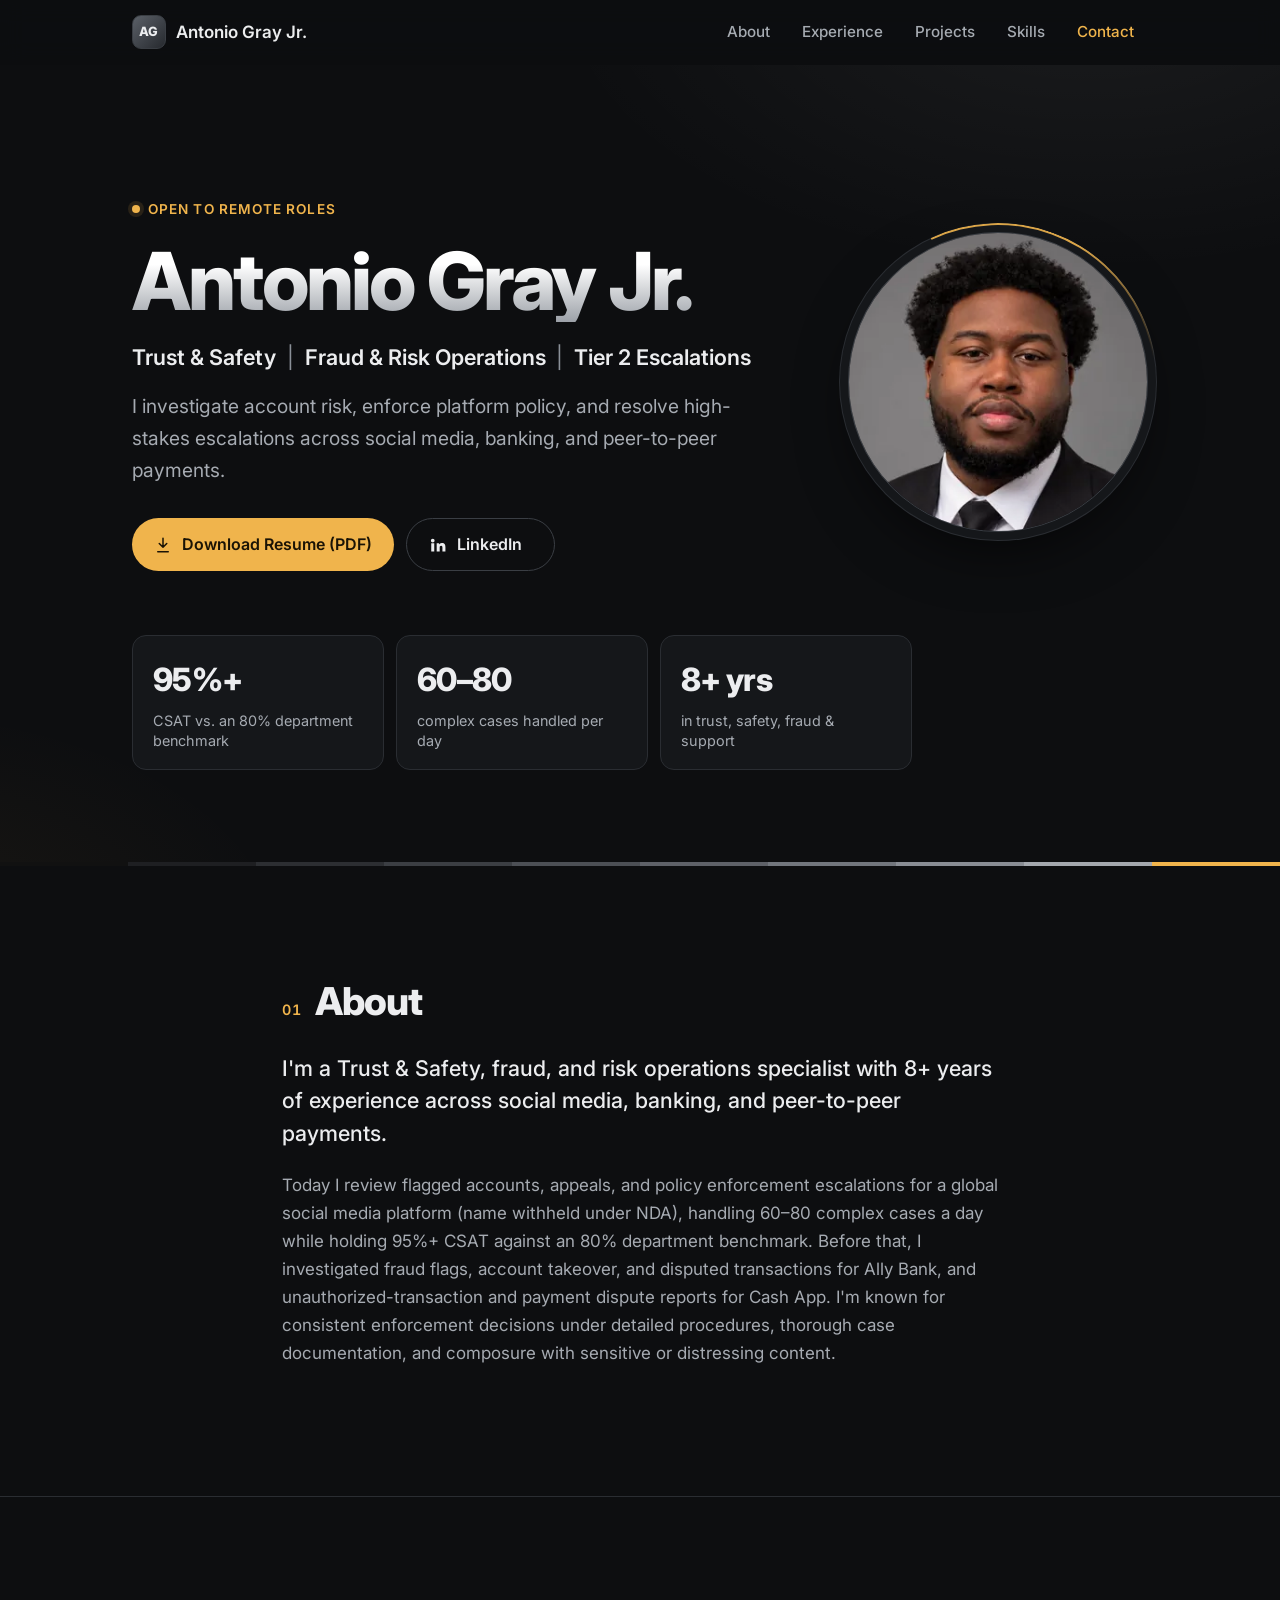
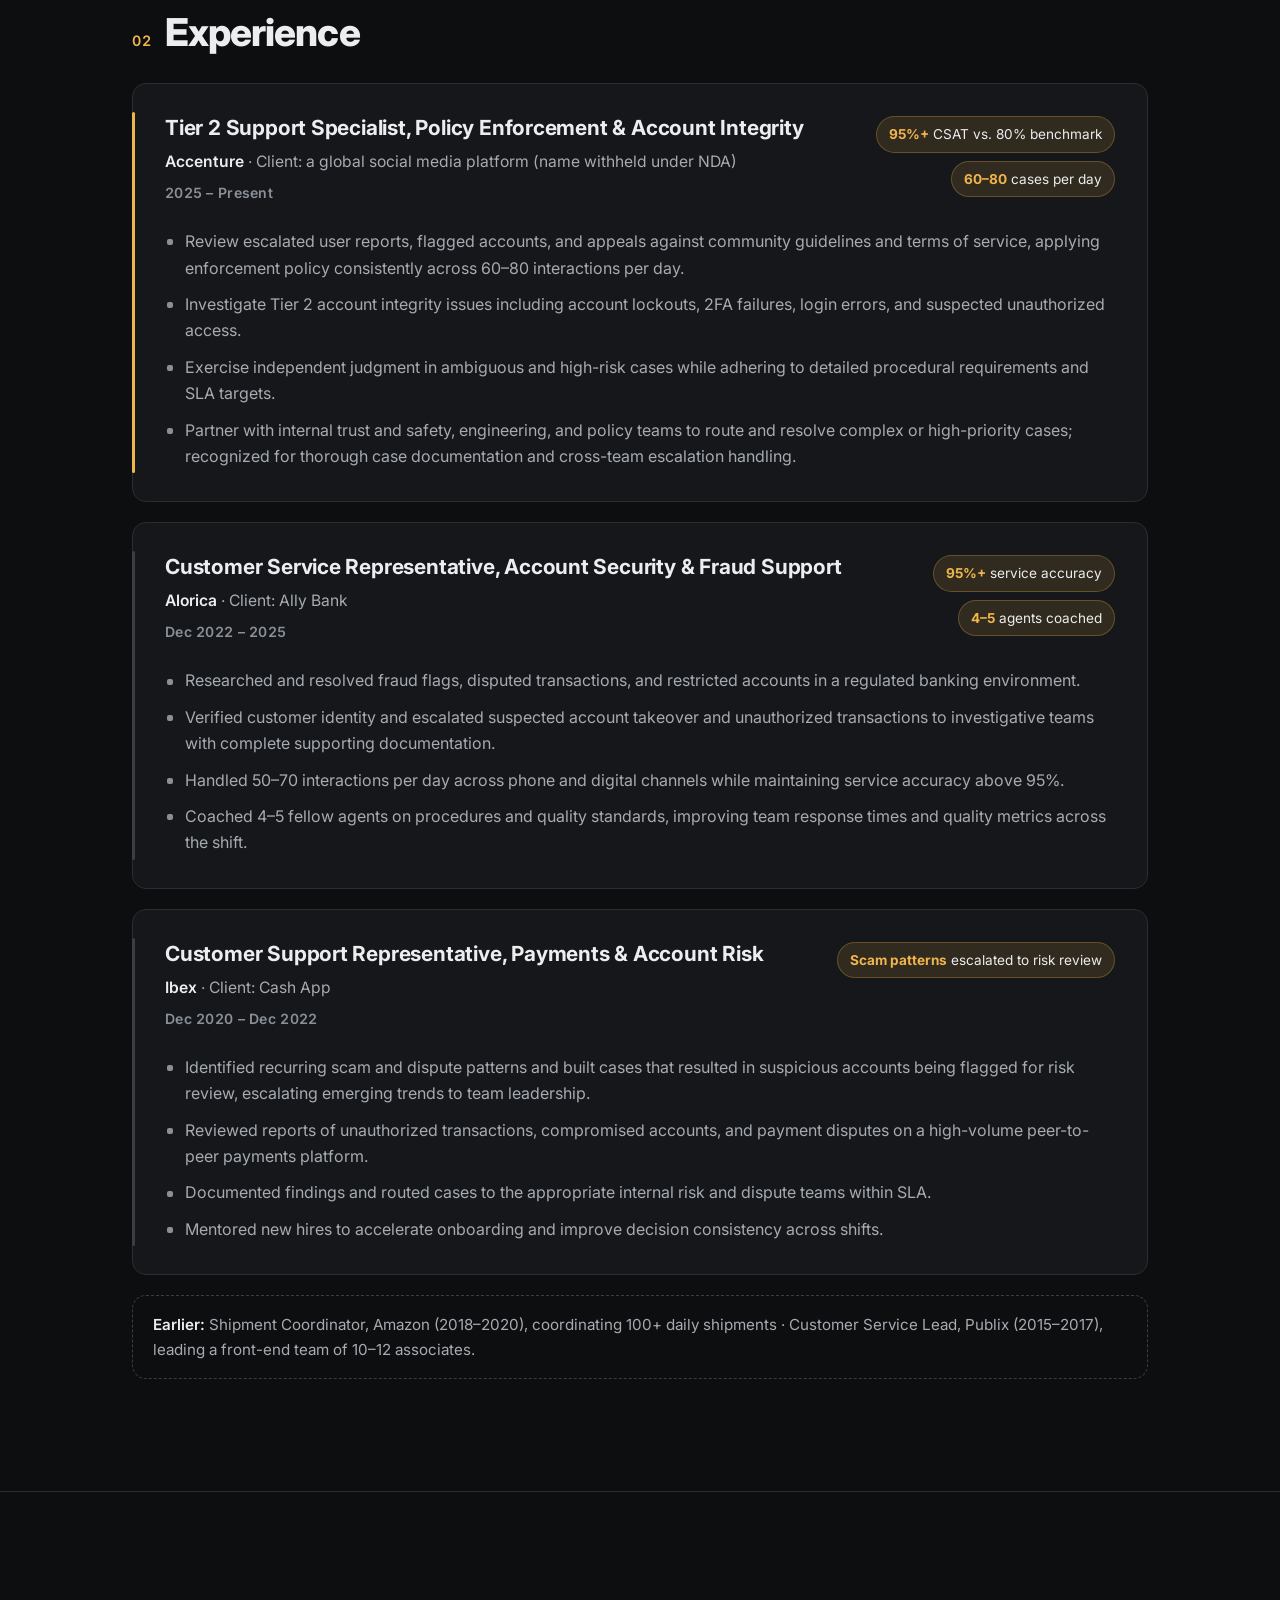
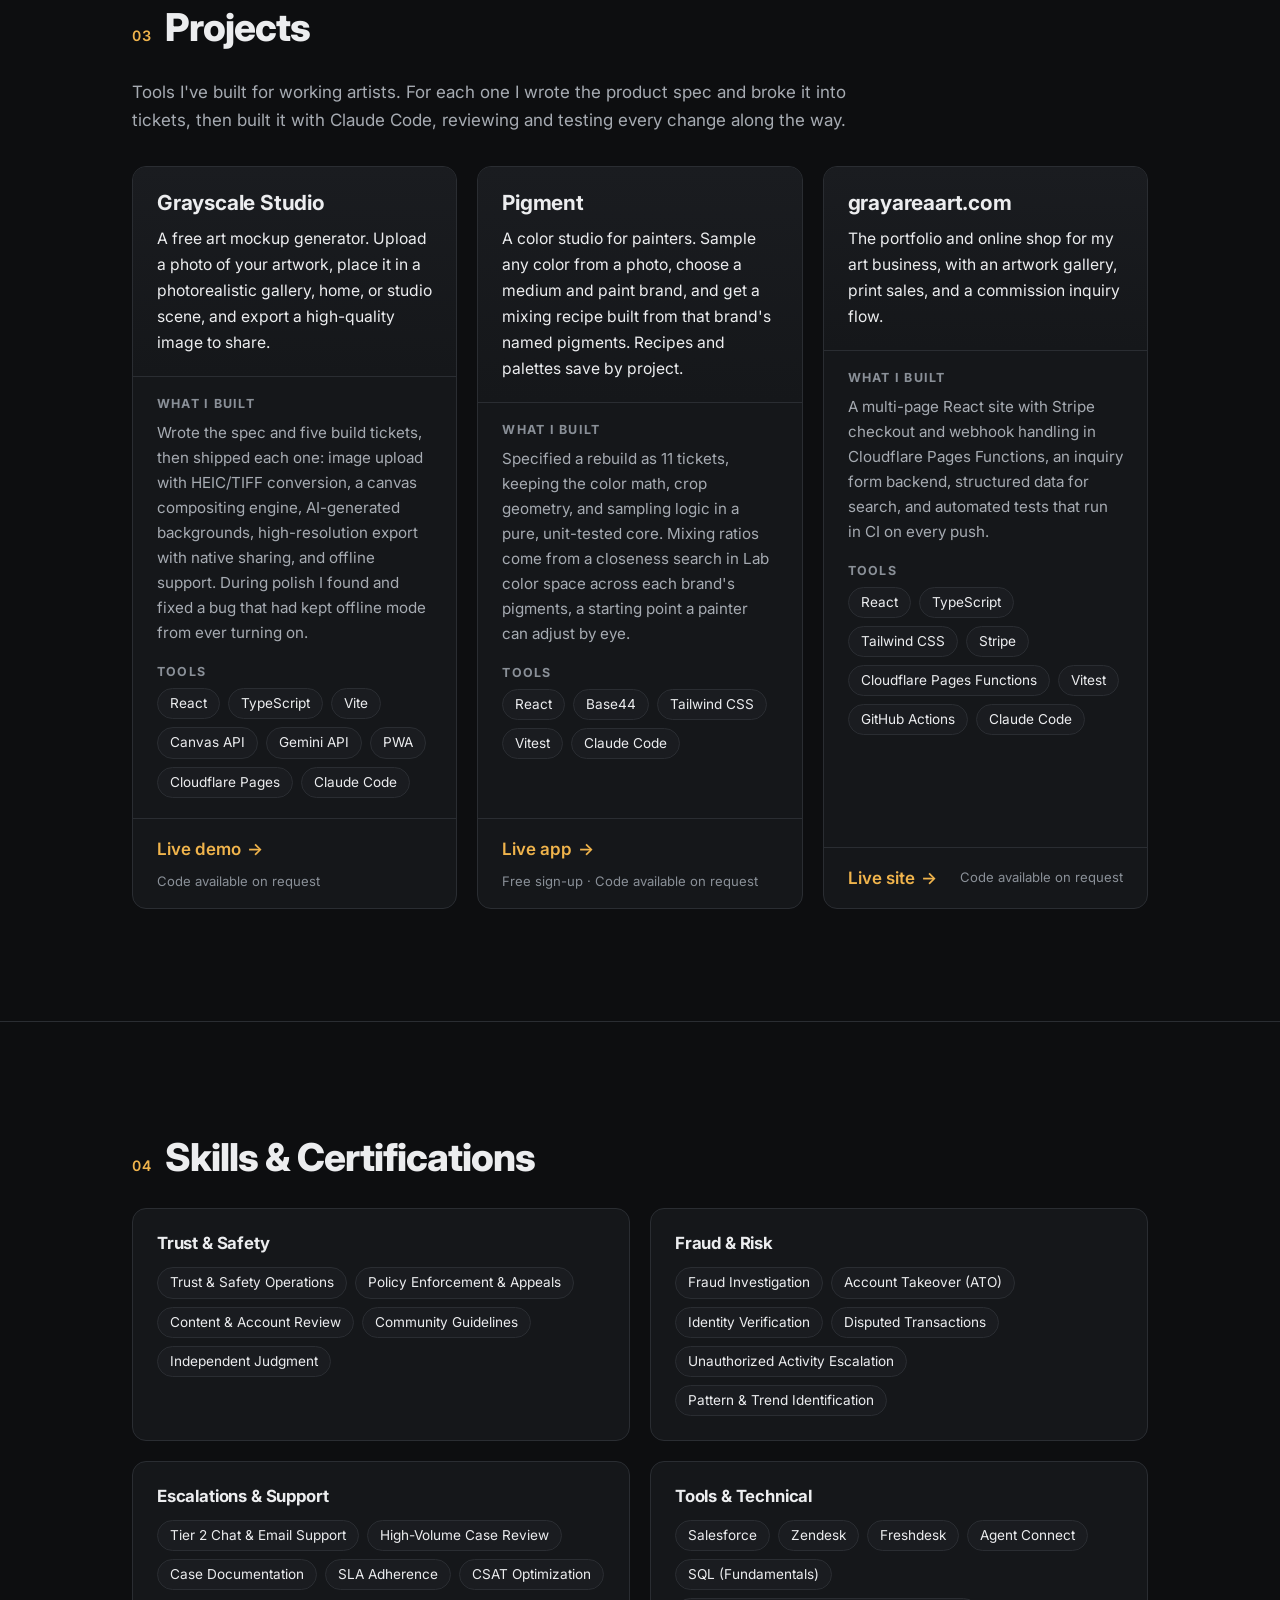
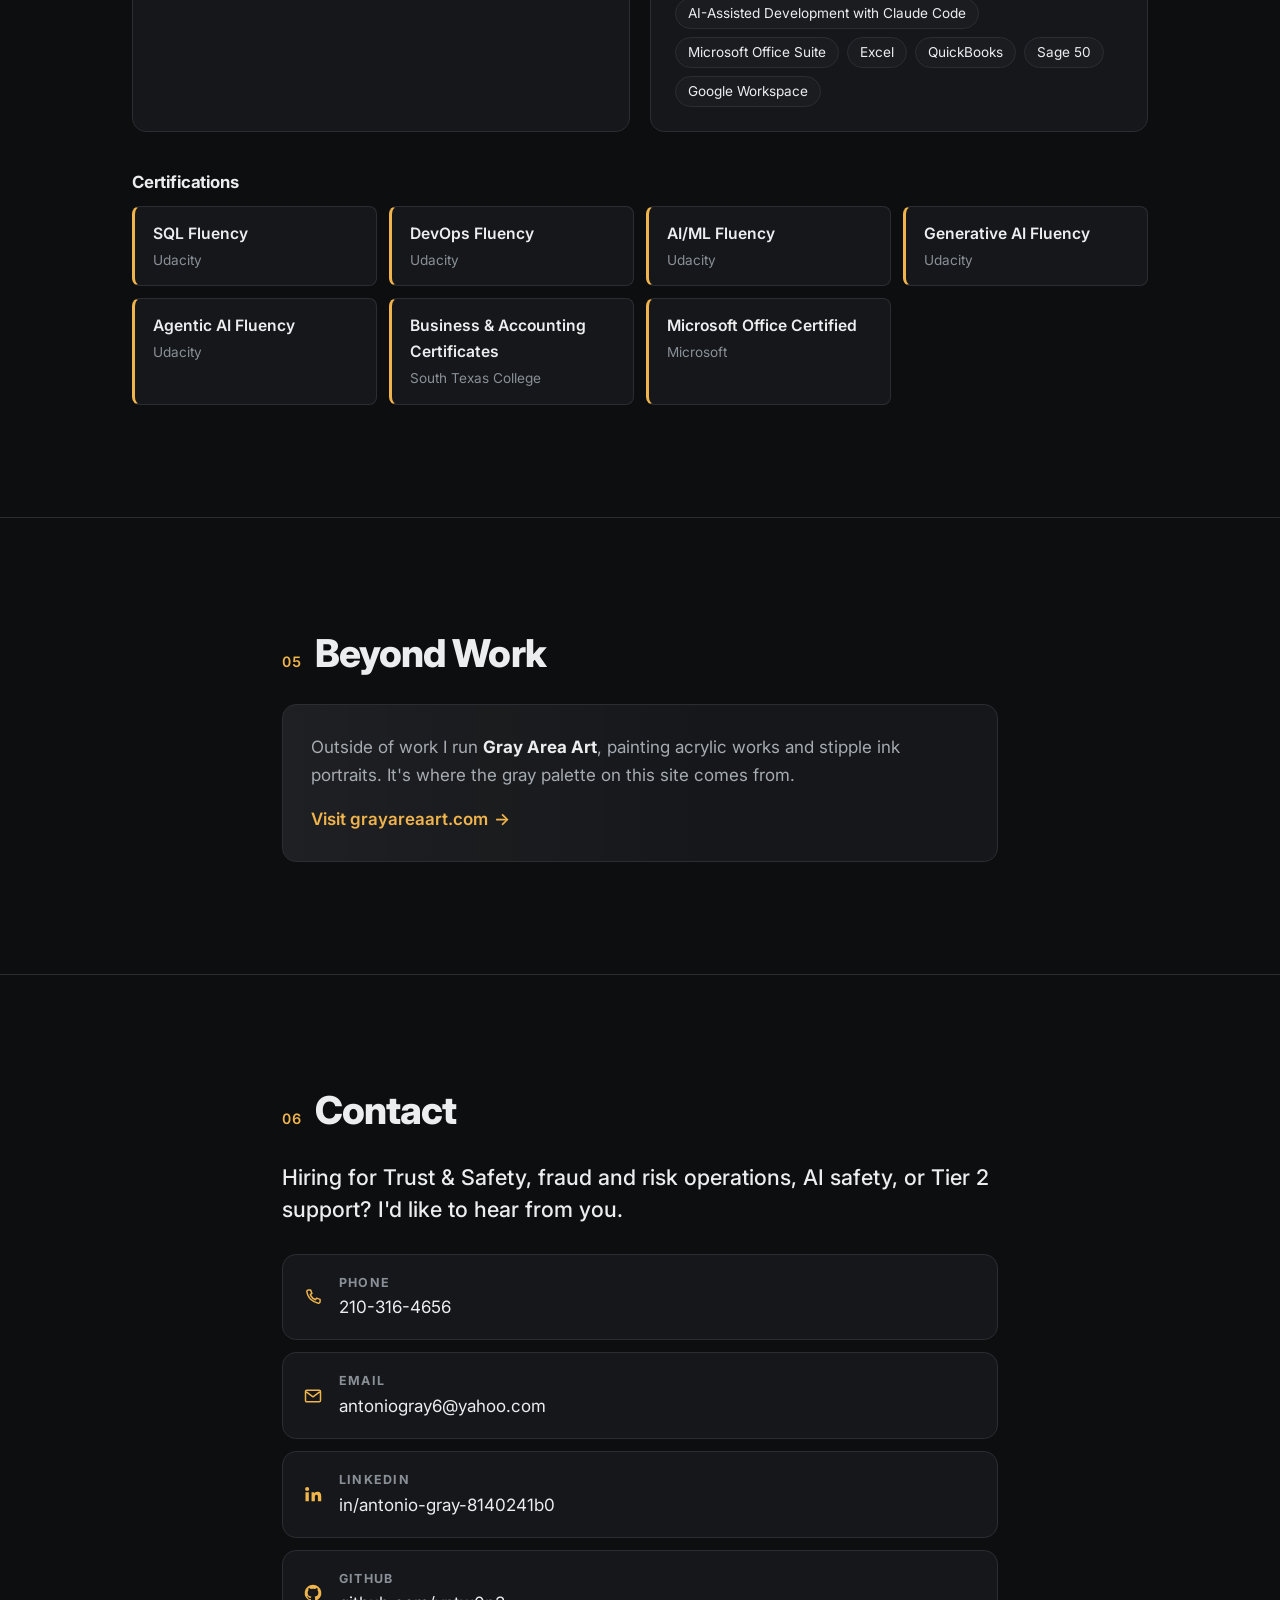
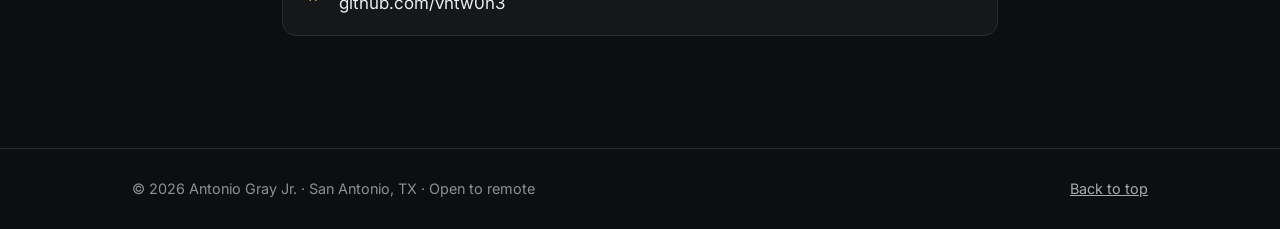
==== index.html @ 68725ad5 "Add Excel, QuickBooks, Sage 50 and Access to skills and resume Co-Authored-By: Claude Opus 5.5 <nore" ====
<!doctype html>
<html lang="en">
<head>
  <meta charset="utf-8">
  <meta name="viewport" content="width=device-width, initial-scale=1">
  <title>Antonio Gray Jr. | Trust & Safety, Fraud & Risk Operations</title>
  <meta name="description" content="Antonio Gray Jr. is a Trust & Safety, fraud, and risk operations specialist with 8+ years of experience in policy enforcement, fraud investigation, and Tier 2 escalations. Open to remote roles.">
  <meta name="theme-color" content="#0d0e10">
  <meta name="color-scheme" content="dark">
  <!-- Site is already dark; tells the Dark Reader extension not to re-theme it -->
  <meta name="darkreader-lock">
  <meta property="og:type" content="website">
  <meta property="og:title" content="Antonio Gray Jr. | Trust & Safety, Fraud & Risk Operations">
  <meta property="og:description" content="8+ years in policy enforcement, fraud investigation, and Tier 2 escalations across social media, banking, and peer-to-peer payments.">
  <meta property="og:url" content="https://vntw0n3.github.io/antoniograyportfolio/">
  <meta property="og:image" content="https://vntw0n3.github.io/antoniograyportfolio/img/og-image.jpg">
  <meta property="og:image:width" content="1200">
  <meta property="og:image:height" content="630">
  <meta property="og:image:alt" content="Antonio Gray Jr., professional headshot, with the headline Trust &amp; Safety, Fraud &amp; Risk Operations, Tier 2 Escalations">
  <meta name="twitter:card" content="summary_large_image">
  <meta name="twitter:image" content="https://vntw0n3.github.io/antoniograyportfolio/img/og-image.jpg">
  <link rel="preload" as="image" type="image/webp" imagesrcset="img/headshot-320.webp 320w, img/headshot-640.webp 640w" imagesizes="(max-width: 760px) 132px, 300px">
  <link rel="icon" href="favicon.svg" type="image/svg+xml">
  <link rel="preconnect" href="https://fonts.googleapis.com">
  <link rel="preconnect" href="https://fonts.gstatic.com" crossorigin>
  <link href="https://fonts.googleapis.com/css2?family=Inter:wght@400;500;600;700;800&display=swap" rel="stylesheet">
  <link rel="stylesheet" href="styles.css">
  <script src="script.js" defer></script>
</head>
<body>
  <a class="skip-link" href="#main">Skip to content</a>

  <header class="site-header">
    <nav class="nav container" aria-label="Primary">
      <a class="brand" href="#top" aria-label="Antonio Gray Jr., back to top">
        <span class="brand-mark" aria-hidden="true">AG</span>
        <span class="brand-name">Antonio Gray Jr.</span>
      </a>
      <button class="nav-toggle" type="button" aria-expanded="false" aria-controls="nav-menu">
        <span class="sr-only">Menu</span>
        <span class="nav-toggle-bar" aria-hidden="true"></span>
      </button>
      <ul class="nav-menu" id="nav-menu">
        <li><a href="#about">About</a></li>
        <li><a href="#experience">Experience</a></li>
        <li><a href="#projects">Projects</a></li>
        <li><a href="#skills">Skills</a></li>
        <li><a href="#contact">Contact</a></li>
      </ul>
    </nav>
  </header>

  <main id="main">
    <!-- Hero -->
    <section class="hero" id="top" aria-labelledby="hero-title">
      <div class="container">
        <div class="hero-grid">
        <div class="hero-photo">
          <picture>
            <source type="image/webp" srcset="img/headshot-320.webp 320w, img/headshot-640.webp 640w" sizes="(max-width: 760px) 132px, 300px">
            <img src="img/headshot-640.jpg" srcset="img/headshot-320.jpg 320w, img/headshot-640.jpg 640w" sizes="(max-width: 760px) 132px, 300px" width="640" height="640" alt="Antonio Gray Jr., professional headshot" fetchpriority="high" decoding="async">
          </picture>
        </div>
        <div class="hero-text">
        <p class="eyebrow">Open to remote roles</p>
        <h1 id="hero-title">Antonio Gray Jr.</h1>
        <p class="headline"><span class="hl">Trust &amp; Safety</span><span class="sep" aria-hidden="true">|</span><span class="hl">Fraud &amp; Risk Operations</span><span class="sep" aria-hidden="true">|</span><span class="hl">Tier 2 Escalations</span></p>
        <p class="pitch">I investigate account risk, enforce platform policy, and resolve high-stakes escalations across social media, banking, and peer-to-peer payments.</p>
        <div class="hero-actions">
          <a class="btn btn-primary" href="resume/Antonio_Gray_Jr_Resume.pdf" download>
            <svg aria-hidden="true" viewBox="0 0 24 24" width="18" height="18"><path d="M12 3v12m0 0-5-5m5 5 5-5M5 21h14" fill="none" stroke="currentColor" stroke-width="2" stroke-linecap="round" stroke-linejoin="round"/></svg>
            Download Resume (PDF)
          </a>
          <a class="btn btn-ghost" href="https://www.linkedin.com/in/antonio-gray-8140241b0" target="_blank" rel="noopener">
            <svg aria-hidden="true" viewBox="0 0 24 24" width="18" height="18"><path fill="currentColor" d="M4.98 3.5a2.5 2.5 0 1 1 0 5 2.5 2.5 0 0 1 0-5ZM3 9.75h4v11H3v-11Zm6.5 0h3.8v1.5h.05c.53-.95 1.83-1.95 3.77-1.95 4.03 0 4.78 2.5 4.78 5.75v5.7h-4v-5.05c0-1.2-.02-2.75-1.7-2.75-1.7 0-1.95 1.3-1.95 2.66v5.14h-4v-11Z"/></svg>
            LinkedIn<span class="sr-only"> (opens in a new tab)</span>
          </a>
        </div>
        </div>
        </div>
        <ul class="stats" aria-label="Highlights">
          <li><strong>95%+</strong><span>CSAT vs. an 80% department benchmark</span></li>
          <li><strong>60–80</strong><span>complex cases handled per day</span></li>
          <li><strong>8+ yrs</strong><span>in trust, safety, fraud &amp; support</span></li>
        </ul>
      </div>
      <div class="grayscale-bar" aria-hidden="true"></div>
    </section>

    <!-- About -->
    <section class="section" id="about" aria-labelledby="about-title">
      <div class="container narrow">
        <h2 class="section-title" id="about-title"><span class="num" aria-hidden="true">01</span>About</h2>
        <p class="lead">I'm a Trust &amp; Safety, fraud, and risk operations specialist with 8+ years of experience across social media, banking, and peer-to-peer payments.</p>
        <p>Today I review flagged accounts, appeals, and policy enforcement escalations for a global social media platform (name withheld under NDA), handling 60–80 complex cases a day while holding 95%+ CSAT against an 80% department benchmark. Before that, I investigated fraud flags, account takeover, and disputed transactions for Ally Bank, and unauthorized-transaction and payment dispute reports for Cash App. I'm known for consistent enforcement decisions under detailed procedures, thorough case documentation, and composure with sensitive or distressing content.</p>
      </div>
    </section>

    <!-- Experience -->
    <section class="section" id="experience" aria-labelledby="experience-title">
      <div class="container">
        <h2 class="section-title" id="experience-title"><span class="num" aria-hidden="true">02</span>Experience</h2>
        <ol class="timeline">
          <li class="job">
            <div class="job-head">
              <h3>Tier 2 Support Specialist, Policy Enforcement &amp; Account Integrity</h3>
              <p class="job-meta"><span class="org">Accenture</span> · Client: a global social media platform (name withheld under NDA)</p>
              <p class="job-dates">2025 – Present</p>
            </div>
            <ul class="job-highlights" aria-label="Key results">
              <li><strong>95%+</strong> CSAT vs. 80% benchmark</li>
              <li><strong>60–80</strong> cases per day</li>
            </ul>
            <ul class="job-points">
              <li>Review escalated user reports, flagged accounts, and appeals against community guidelines and terms of service, applying enforcement policy consistently across 60–80 interactions per day.</li>
              <li>Investigate Tier 2 account integrity issues including account lockouts, 2FA failures, login errors, and suspected unauthorized access.</li>
              <li>Exercise independent judgment in ambiguous and high-risk cases while adhering to detailed procedural requirements and SLA targets.</li>
              <li>Partner with internal trust and safety, engineering, and policy teams to route and resolve complex or high-priority cases; recognized for thorough case documentation and cross-team escalation handling.</li>
            </ul>
          </li>
          <li class="job">
            <div class="job-head">
              <h3>Customer Service Representative, Account Security &amp; Fraud Support</h3>
              <p class="job-meta"><span class="org">Alorica</span> · Client: Ally Bank</p>
              <p class="job-dates">Dec 2022 – 2025</p>
            </div>
            <ul class="job-highlights" aria-label="Key results">
              <li><strong>95%+</strong> service accuracy</li>
              <li><strong>4–5</strong> agents coached</li>
            </ul>
            <ul class="job-points">
              <li>Researched and resolved fraud flags, disputed transactions, and restricted accounts in a regulated banking environment.</li>
              <li>Verified customer identity and escalated suspected account takeover and unauthorized transactions to investigative teams with complete supporting documentation.</li>
              <li>Handled 50–70 interactions per day across phone and digital channels while maintaining service accuracy above 95%.</li>
              <li>Coached 4–5 fellow agents on procedures and quality standards, improving team response times and quality metrics across the shift.</li>
            </ul>
          </li>
          <li class="job">
            <div class="job-head">
              <h3>Customer Support Representative, Payments &amp; Account Risk</h3>
              <p class="job-meta"><span class="org">Ibex</span> · Client: Cash App</p>
              <p class="job-dates">Dec 2020 – Dec 2022</p>
            </div>
            <ul class="job-highlights" aria-label="Key results">
              <li><strong>Scam patterns</strong> escalated to risk review</li>
            </ul>
            <ul class="job-points">
              <li>Identified recurring scam and dispute patterns and built cases that resulted in suspicious accounts being flagged for risk review, escalating emerging trends to team leadership.</li>
              <li>Reviewed reports of unauthorized transactions, compromised accounts, and payment disputes on a high-volume peer-to-peer payments platform.</li>
              <li>Documented findings and routed cases to the appropriate internal risk and dispute teams within SLA.</li>
              <li>Mentored new hires to accelerate onboarding and improve decision consistency across shifts.</li>
            </ul>
          </li>
        </ol>
        <p class="earlier"><span>Earlier:</span> Shipment Coordinator, Amazon (2018–2020), coordinating 100+ daily shipments · Customer Service Lead, Publix (2015–2017), leading a front-end team of 10–12 associates.</p>
      </div>
    </section>

    <!-- Projects -->
    <section class="section" id="projects" aria-labelledby="projects-title">
      <div class="container">
        <h2 class="section-title" id="projects-title"><span class="num" aria-hidden="true">03</span>Projects</h2>
        <p class="section-intro">Tools I've built for working artists. For each one I wrote the product spec and broke it into tickets, then built it with Claude Code, reviewing and testing every change along the way.</p>
        <div class="projects">
          <article class="project">
            <div class="project-top">
              <h3>Grayscale Studio</h3>
              <p class="project-what">A free art mockup generator. Upload a photo of your artwork, place it in a photorealistic gallery, home, or studio scene, and export a high-quality image to share.</p>
            </div>
            <div class="project-body">
              <h4>What I built</h4>
              <p>Wrote the spec and five build tickets, then shipped each one: image upload with HEIC/TIFF conversion, a canvas compositing engine, AI-generated backgrounds, high-resolution export with native sharing, and offline support. During polish I found and fixed a bug that had kept offline mode from ever turning on.</p>
              <h4>Tools</h4>
              <ul class="tags" aria-label="Tools">
                <li>React</li><li>TypeScript</li><li>Vite</li><li>Canvas API</li><li>Gemini API</li><li>PWA</li><li>Cloudflare Pages</li><li>Claude Code</li>
              </ul>
            </div>
            <div class="project-links">
              <a class="link-arrow" href="https://grayscale-studio.pages.dev" target="_blank" rel="noopener">Live demo<span class="sr-only"> of Grayscale Studio (opens in a new tab)</span></a>
              <span class="private-note">Code available on request</span>
            </div>
          </article>

          <article class="project">
            <div class="project-top">
              <h3>Pigment</h3>
              <p class="project-what">A color studio for painters. Sample any color from a photo, choose a medium and paint brand, and get a mixing recipe built from that brand's named pigments. Recipes and palettes save by project.</p>
            </div>
            <div class="project-body">
              <h4>What I built</h4>
              <p>Specified a rebuild as 11 tickets, keeping the color math, crop geometry, and sampling logic in a pure, unit-tested core. Mixing ratios come from a closeness search in Lab color space across each brand's pigments, a starting point a painter can adjust by eye.</p>
              <h4>Tools</h4>
              <ul class="tags" aria-label="Tools">
                <li>React</li><li>Base44</li><li>Tailwind CSS</li><li>Vitest</li><li>Claude Code</li>
              </ul>
            </div>
            <div class="project-links">
              <a class="link-arrow" href="https://pigment-pilot-mix.base44.app" target="_blank" rel="noopener">Live app<span class="sr-only"> for Pigment (opens in a new tab)</span></a>
              <span class="private-note">Free sign-up · Code available on request</span>
            </div>
          </article>

          <article class="project">
            <div class="project-top">
              <h3>grayareaart.com</h3>
              <p class="project-what">The portfolio and online shop for my art business, with an artwork gallery, print sales, and a commission inquiry flow.</p>
            </div>
            <div class="project-body">
              <h4>What I built</h4>
              <p>A multi-page React site with Stripe checkout and webhook handling in Cloudflare Pages Functions, an inquiry form backend, structured data for search, and automated tests that run in CI on every push.</p>
              <h4>Tools</h4>
              <ul class="tags" aria-label="Tools">
                <li>React</li><li>TypeScript</li><li>Tailwind CSS</li><li>Stripe</li><li>Cloudflare Pages Functions</li><li>Vitest</li><li>GitHub Actions</li><li>Claude Code</li>
              </ul>
            </div>
            <div class="project-links">
              <a class="link-arrow" href="https://grayareaart.com" target="_blank" rel="noopener">Live site<span class="sr-only"> grayareaart.com (opens in a new tab)</span></a>
              <span class="private-note">Code available on request</span>
            </div>
          </article>
        </div>
      </div>
    </section>

    <!-- Skills & Certifications -->
    <section class="section" id="skills" aria-labelledby="skills-title">
      <div class="container">
        <h2 class="section-title" id="skills-title"><span class="num" aria-hidden="true">04</span>Skills &amp; Certifications</h2>
        <div class="skills-grid">
          <div class="skill-group">
            <h3>Trust &amp; Safety</h3>
            <ul class="tags">
              <li>Trust &amp; Safety Operations</li><li>Policy Enforcement &amp; Appeals</li><li>Content &amp; Account Review</li><li>Community Guidelines</li><li>Independent Judgment</li>
            </ul>
          </div>
          <div class="skill-group">
            <h3>Fraud &amp; Risk</h3>
            <ul class="tags">
              <li>Fraud Investigation</li><li>Account Takeover (ATO)</li><li>Identity Verification</li><li>Disputed Transactions</li><li>Unauthorized Activity Escalation</li><li>Pattern &amp; Trend Identification</li>
            </ul>
          </div>
          <div class="skill-group">
            <h3>Escalations &amp; Support</h3>
            <ul class="tags">
              <li>Tier 2 Chat &amp; Email Support</li><li>High-Volume Case Review</li><li>Case Documentation</li><li>SLA Adherence</li><li>CSAT Optimization</li>
            </ul>
          </div>
          <div class="skill-group">
            <h3>Tools &amp; Technical</h3>
            <ul class="tags">
              <li>Salesforce</li><li>Zendesk</li><li>Freshdesk</li><li>Agent Connect</li><li>SQL (Fundamentals)</li><li>AI-Assisted Development with Claude Code</li><li>Microsoft Office Suite</li><li>Excel</li><li>QuickBooks</li><li>Sage 50</li><li>Google Workspace</li>
            </ul>
          </div>
        </div>
        <h3 class="certs-title">Certifications</h3>
        <ul class="certs">
          <li><span class="cert-name">SQL Fluency</span><span class="cert-issuer">Udacity</span></li>
          <li><span class="cert-name">DevOps Fluency</span><span class="cert-issuer">Udacity</span></li>
          <li><span class="cert-name">AI/ML Fluency</span><span class="cert-issuer">Udacity</span></li>
          <li><span class="cert-name">Generative AI Fluency</span><span class="cert-issuer">Udacity</span></li>
          <li><span class="cert-name">Agentic AI Fluency</span><span class="cert-issuer">Udacity</span></li>
          <li><span class="cert-name">Business &amp; Accounting Certificates</span><span class="cert-issuer">South Texas College</span></li>
          <li><span class="cert-name">Microsoft Office Certified</span><span class="cert-issuer">Microsoft</span></li>
        </ul>
      </div>
    </section>

    <!-- Beyond Work -->
    <section class="section" id="beyond" aria-labelledby="beyond-title">
      <div class="container narrow">
        <h2 class="section-title" id="beyond-title"><span class="num" aria-hidden="true">05</span>Beyond Work</h2>
        <div class="beyond">
          <p>Outside of work I run <strong>Gray Area Art</strong>, painting acrylic works and stipple ink portraits. It's where the gray palette on this site comes from.</p>
          <a class="link-arrow" href="https://grayareaart.com" target="_blank" rel="noopener">Visit grayareaart.com<span class="sr-only"> (opens in a new tab)</span></a>
        </div>
      </div>
    </section>

    <!-- Contact -->
    <section class="section contact" id="contact" aria-labelledby="contact-title">
      <div class="container narrow">
        <h2 class="section-title" id="contact-title"><span class="num" aria-hidden="true">06</span>Contact</h2>
        <p class="lead">Hiring for Trust &amp; Safety, fraud and risk operations, AI safety, or Tier 2 support? I'd like to hear from you.</p>
        <ul class="contact-list">
          <li>
            <a href="tel:+12103164656">
              <svg aria-hidden="true" viewBox="0 0 24 24" width="20" height="20"><path d="M6.6 3.5h2.6l1.5 4.2-2 1.4a11.5 11.5 0 0 0 6.2 6.2l1.4-2 4.2 1.5v2.6a2 2 0 0 1-2.2 2A16.5 16.5 0 0 1 4.6 5.7a2 2 0 0 1 2-2.2Z" fill="none" stroke="currentColor" stroke-width="1.8" stroke-linejoin="round"/></svg>
              <span><span class="contact-label">Phone</span>210-316-4656</span>
            </a>
          </li>
          <li>
            <a href="mailto:antoniogray6@yahoo.com">
              <svg aria-hidden="true" viewBox="0 0 24 24" width="20" height="20"><path d="M3 6.5A1.5 1.5 0 0 1 4.5 5h15A1.5 1.5 0 0 1 21 6.5v11a1.5 1.5 0 0 1-1.5 1.5h-15A1.5 1.5 0 0 1 3 17.5v-11Zm1 .5 8 6 8-6" fill="none" stroke="currentColor" stroke-width="1.8" stroke-linejoin="round"/></svg>
              <span><span class="contact-label">Email</span>antoniogray6@yahoo.com</span>
            </a>
          </li>
          <li>
            <a href="https://www.linkedin.com/in/antonio-gray-8140241b0" target="_blank" rel="noopener">
              <svg aria-hidden="true" viewBox="0 0 24 24" width="20" height="20"><path fill="currentColor" d="M4.98 3.5a2.5 2.5 0 1 1 0 5 2.5 2.5 0 0 1 0-5ZM3 9.75h4v11H3v-11Zm6.5 0h3.8v1.5h.05c.53-.95 1.83-1.95 3.77-1.95 4.03 0 4.78 2.5 4.78 5.75v5.7h-4v-5.05c0-1.2-.02-2.75-1.7-2.75-1.7 0-1.95 1.3-1.95 2.66v5.14h-4v-11Z"/></svg>
              <span><span class="contact-label">LinkedIn</span>in/antonio-gray-8140241b0<span class="sr-only"> (opens in a new tab)</span></span>
            </a>
          </li>
          <li>
            <a href="https://github.com/vntw0n3" target="_blank" rel="noopener">
              <svg aria-hidden="true" viewBox="0 0 24 24" width="20" height="20"><path fill="currentColor" d="M12 2a10 10 0 0 0-3.16 19.49c.5.09.68-.22.68-.48v-1.7c-2.78.6-3.37-1.34-3.37-1.34-.45-1.16-1.11-1.47-1.11-1.47-.91-.62.07-.6.07-.6 1 .07 1.53 1.03 1.53 1.03.9 1.52 2.34 1.08 2.91.83.09-.65.35-1.09.63-1.34-2.22-.25-4.55-1.11-4.55-4.94 0-1.09.39-1.98 1.03-2.68-.1-.25-.45-1.27.1-2.65 0 0 .84-.27 2.75 1.02a9.56 9.56 0 0 1 5 0c1.91-1.3 2.75-1.02 2.75-1.02.55 1.38.2 2.4.1 2.65.64.7 1.03 1.59 1.03 2.68 0 3.84-2.34 4.68-4.57 4.93.36.31.68.92.68 1.85v2.74c0 .27.18.58.69.48A10 10 0 0 0 12 2Z"/></svg>
              <span><span class="contact-label">GitHub</span>github.com/vntw0n3<span class="sr-only"> (opens in a new tab)</span></span>
            </a>
          </li>
        </ul>
      </div>
    </section>
  </main>

  <footer class="site-footer">
    <div class="container">
      <p>© <span data-year>2026</span> Antonio Gray Jr. · San Antonio, TX · Open to remote</p>
      <a href="#top">Back to top</a>
    </div>
  </footer>
</body>
</html>
---- styles.css ----
/* ---------- Tokens ---------- */
:root {
  color-scheme: dark;
  --bg: #0d0e10;
  --bg-raised: #15171a;
  --bg-card: #1a1c20;
  --line: #2a2d32;
  --line-strong: #3a3e44;
  --text: #ecedef;
  --text-muted: #a6abb2;
  --text-faint: #8a9098;
  --accent: #f0b44c;
  --accent-strong: #ffc766;
  --accent-ink: #1a1305;
  --accent-soft: rgba(240, 180, 76, 0.12);

  --radius: 14px;
  --radius-sm: 8px;
  --max: 1080px;
  --gutter: clamp(16px, 4vw, 32px);
  --header-h: 64px;

  --font: "Inter", system-ui, -apple-system, "Segoe UI", Roboto, sans-serif;
}

/* ---------- Base ---------- */
*, *::before, *::after { box-sizing: border-box; }

html {
  scroll-behavior: smooth;
  scroll-padding-top: calc(var(--header-h) + 16px);
  -webkit-text-size-adjust: 100%;
}

@media (prefers-reduced-motion: reduce) {
  html { scroll-behavior: auto; }
  *, *::before, *::after { transition: none !important; animation: none !important; }
}

body {
  margin: 0;
  background: var(--bg);
  color: var(--text);
  font-family: var(--font);
  font-size: 1.0625rem;
  line-height: 1.65;
  -webkit-font-smoothing: antialiased;
  overflow-x: hidden;
}

h1, h2, h3, h4 { line-height: 1.2; margin: 0; letter-spacing: -0.01em; }
p { margin: 0 0 1em; }
ul, ol { margin: 0; padding: 0; list-style: none; }
a { color: inherit; }
svg { flex-shrink: 0; }

:focus-visible {
  outline: 2px solid var(--accent);
  outline-offset: 3px;
  border-radius: 4px;
}

.sr-only {
  position: absolute; width: 1px; height: 1px; padding: 0; margin: -1px;
  overflow: hidden; clip: rect(0 0 0 0); white-space: nowrap; border: 0;
}

.skip-link {
  position: absolute; left: 16px; top: -48px; z-index: 100;
  background: var(--accent); color: var(--accent-ink);
  padding: 10px 16px; border-radius: var(--radius-sm);
  font-weight: 600; text-decoration: none;
}
.skip-link:focus { top: 12px; }

.container { max-width: var(--max); margin: 0 auto; padding: 0 var(--gutter); }
.container.narrow { max-width: 780px; }

/* ---------- Header / nav ---------- */
.site-header {
  position: sticky; top: 0; z-index: 50;
  background: rgba(13, 14, 16, 0.82);
  backdrop-filter: saturate(140%) blur(12px);
  -webkit-backdrop-filter: saturate(140%) blur(12px);
  border-bottom: 1px solid transparent;
  transition: border-color .2s ease;
}
.site-header.scrolled { border-bottom-color: var(--line); }

.nav {
  height: var(--header-h);
  display: flex; align-items: center; justify-content: space-between; gap: 16px;
}

.brand {
  display: inline-flex; align-items: center; gap: 10px;
  text-decoration: none; font-weight: 600;
}
.brand-mark {
  display: grid; place-items: center;
  width: 34px; height: 34px; border-radius: 9px;
  background: linear-gradient(135deg, #5b6068, #26292e);
  border: 1px solid var(--line-strong);
  font-size: .8rem; font-weight: 800; letter-spacing: .02em;
}

.nav-menu { display: flex; gap: 4px; }
.nav-menu a {
  display: block; padding: 8px 14px; border-radius: 999px;
  text-decoration: none; color: var(--text-muted); font-size: .95rem; font-weight: 500;
  transition: color .15s ease, background-color .15s ease;
}
.nav-menu a:hover { color: var(--text); background: var(--bg-card); }
.nav-menu a[aria-current="true"] { color: var(--accent); }

.nav-toggle {
  display: none;
  width: 44px; height: 44px; border-radius: 10px;
  background: transparent; border: 1px solid var(--line-strong);
  color: var(--text); cursor: pointer; position: relative;
}
.nav-toggle-bar,
.nav-toggle-bar::before,
.nav-toggle-bar::after {
  position: absolute; left: 50%; width: 18px; height: 2px; margin-left: -9px;
  background: currentColor; border-radius: 2px; content: "";
  transition: transform .2s ease, opacity .2s ease;
}
.nav-toggle-bar { top: 50%; margin-top: -1px; }
.nav-toggle-bar::before { top: -6px; left: 0; margin-left: 0; }
.nav-toggle-bar::after { top: 6px; left: 0; margin-left: 0; }
.nav-toggle[aria-expanded="true"] .nav-toggle-bar { background: transparent; }
.nav-toggle[aria-expanded="true"] .nav-toggle-bar::before { transform: translateY(6px) rotate(45deg); }
.nav-toggle[aria-expanded="true"] .nav-toggle-bar::after { transform: translateY(-6px) rotate(-45deg); }

@media (max-width: 760px) {
  .nav-toggle { display: block; }
  .nav-menu {
    position: absolute; top: var(--header-h); left: 0; right: 0;
    flex-direction: column; gap: 0;
    padding: 8px var(--gutter) 16px;
    background: var(--bg-raised); border-bottom: 1px solid var(--line);
    display: none;
  }
  .nav-menu.open { display: flex; }
  .nav-menu a { padding: 14px 12px; border-radius: var(--radius-sm); font-size: 1rem; }
}

/* ---------- Buttons & links ---------- */
.btn {
  display: inline-flex; align-items: center; gap: 10px;
  min-height: 48px; padding: 12px 22px; border-radius: 999px;
  font-weight: 600; font-size: 1rem; text-decoration: none;
  transition: background-color .15s ease, border-color .15s ease, transform .15s ease;
}
.btn:hover { transform: translateY(-1px); }
.btn-primary { background: var(--accent); color: var(--accent-ink); }
.btn-primary:hover { background: var(--accent-strong); }
.btn-ghost { border: 1px solid var(--line-strong); color: var(--text); }
.btn-ghost:hover { border-color: var(--text-faint); background: var(--bg-card); }

.link-arrow {
  display: inline-flex; align-items: center; gap: 6px;
  color: var(--accent); font-weight: 600; text-decoration: none;
}
.link-arrow::after { content: "→"; transition: transform .15s ease; }
.link-arrow:hover { text-decoration: underline; text-underline-offset: 4px; }
.link-arrow:hover::after { transform: translateX(3px); }

/* ---------- Hero ---------- */
.hero {
  position: relative;
  padding: clamp(64px, 12vw, 128px) 0 clamp(56px, 9vw, 96px);
  background:
    radial-gradient(900px 480px at 85% -10%, rgba(255, 255, 255, 0.06), transparent 60%),
    radial-gradient(700px 400px at -10% 110%, rgba(240, 180, 76, 0.06), transparent 60%);
}
.hero-grid {
  display: grid; grid-template-columns: minmax(0, 1fr) auto;
  align-items: center; gap: clamp(32px, 5vw, 64px);
}
.hero-text { min-width: 0; }
.hero-photo { order: 2; position: relative; }
.hero-photo img {
  display: block; width: 300px; height: 300px; object-fit: cover;
  border-radius: 50%;
  border: 1px solid var(--line-strong);
  box-shadow:
    0 0 0 8px var(--bg-raised),
    0 0 0 9px var(--line),
    0 24px 60px -12px rgba(0, 0, 0, 0.7);
  background: #3b3e43;
}
/* A short amber arc on the ring: the one accent on the portrait */
.hero-photo::after {
  content: ""; position: absolute; inset: -9px; border-radius: 50%;
  border: 2px solid transparent; border-top-color: var(--accent); border-right-color: var(--accent);
  transform: rotate(20deg); opacity: .9; pointer-events: none;
  -webkit-mask: linear-gradient(135deg, #000 30%, transparent 60%);
          mask: linear-gradient(135deg, #000 30%, transparent 60%);
}

@media (max-width: 900px) {
  .hero-photo img { width: 220px; height: 220px; }
}
@media (max-width: 760px) {
  .hero-grid { grid-template-columns: 1fr; gap: 28px; }
  .hero-photo { order: 0; justify-self: start; }
  .hero-photo img { width: 132px; height: 132px; box-shadow: 0 0 0 5px var(--bg-raised), 0 0 0 6px var(--line), 0 16px 40px -12px rgba(0,0,0,.7); }
  .hero-photo::after { inset: -6px; }
}

.eyebrow {
  display: inline-flex; align-items: center; gap: 8px;
  font-size: .85rem; font-weight: 600; letter-spacing: .08em; text-transform: uppercase;
  color: var(--accent); margin-bottom: 20px;
}
.eyebrow::before {
  content: ""; width: 8px; height: 8px; border-radius: 50%;
  background: var(--accent); box-shadow: 0 0 0 4px var(--accent-soft);
}
.hero h1 {
  font-size: clamp(2.6rem, 8vw, 5rem);
  font-weight: 800; letter-spacing: -0.035em; line-height: 1.02;
  background: linear-gradient(180deg, #ffffff 30%, #9ca1a8);
  -webkit-background-clip: text; background-clip: text; color: transparent;
}
.headline {
  margin: 18px 0 0;
  font-size: clamp(1.05rem, 2.4vw, 1.35rem); font-weight: 600; color: var(--text);
}
.headline .hl { white-space: nowrap; }
.headline .sep { color: var(--text-faint); margin: 0 .5em; font-weight: 400; }
@media (max-width: 560px) {
  .headline .hl { display: block; }
  .headline .hl + .sep + .hl { margin-top: 2px; }
  .headline .sep { display: none; }
}
.pitch {
  max-width: 640px; margin: 16px 0 32px;
  font-size: clamp(1.05rem, 2vw, 1.2rem); color: var(--text-muted);
}
.hero-actions { display: flex; flex-wrap: wrap; gap: 12px; }

.stats {
  display: grid; grid-template-columns: repeat(3, minmax(0, 1fr)); gap: 12px;
  margin-top: clamp(40px, 7vw, 64px); max-width: 780px;
}
.stats li {
  padding: 18px 20px; border-radius: var(--radius);
  background: var(--bg-raised); border: 1px solid var(--line);
}
.stats strong {
  display: block; font-size: clamp(1.5rem, 3.4vw, 2rem); font-weight: 800;
  letter-spacing: -0.02em; color: var(--text);
}
.stats span { font-size: .9rem; color: var(--text-muted); line-height: 1.4; display: block; margin-top: 4px; }

@media (max-width: 560px) {
  .stats { grid-template-columns: 1fr; }
  .stats li { display: flex; align-items: baseline; gap: 14px; padding: 14px 18px; }
  .stats strong { min-width: 84px; }
  .stats span { margin-top: 0; }
  .hero-actions .btn { width: 100%; justify-content: center; }
}

/* The "Gray Area": a ten-step grayscale ramp ending in the accent */
.grayscale-bar {
  position: absolute; left: 0; right: 0; bottom: 0; height: 4px;
  background: linear-gradient(90deg,
    #111 0 10%, #1e1f22 10% 20%, #2c2e32 20% 30%, #3b3e43 30% 40%, #4c4f55 40% 50%,
    #5e6168 50% 60%, #72767d 60% 70%, #898d94 70% 80%, #a4a8ae 80% 90%, var(--accent) 90% 100%);
}

/* ---------- Sections ---------- */
.section { padding: clamp(64px, 10vw, 112px) 0; border-top: 1px solid var(--line); }
.hero + .section { border-top: 0; }

.section-title {
  display: flex; align-items: baseline; gap: 14px;
  font-size: clamp(1.75rem, 4vw, 2.4rem); font-weight: 800; letter-spacing: -0.025em;
  margin-bottom: 28px;
}
.section-title .num {
  font-size: .9rem; font-weight: 600; color: var(--accent);
  font-variant-numeric: tabular-nums; letter-spacing: .04em;
}
.section-intro { color: var(--text-muted); max-width: 720px; margin-bottom: 32px; }

.lead { font-size: clamp(1.15rem, 2.4vw, 1.35rem); color: var(--text); font-weight: 500; line-height: 1.5; }
#about p:not(.lead), .beyond p { color: var(--text-muted); }

/* ---------- Experience ---------- */
.timeline { display: grid; gap: 20px; }
.job {
  position: relative;
  display: grid; grid-template-columns: minmax(0, 1fr) auto; gap: 8px 24px;
  padding: clamp(20px, 3.5vw, 32px);
  background: var(--bg-raised); border: 1px solid var(--line); border-radius: var(--radius);
}
.job::before {
  content: ""; position: absolute; left: -1px; top: 28px; bottom: 28px; width: 3px;
  border-radius: 3px; background: var(--line-strong);
}
.job:first-child::before { background: var(--accent); }
.job-head { grid-column: 1; }
.job h3 { font-size: clamp(1.1rem, 2.2vw, 1.3rem); font-weight: 700; }
.job-meta { margin: 8px 0 0; color: var(--text-muted); font-size: .98rem; }
.job-meta .org { color: var(--text); font-weight: 600; }
.job-dates {
  margin: 6px 0 0; font-size: .88rem; font-weight: 600; color: var(--text-faint);
  font-variant-numeric: tabular-nums; letter-spacing: .02em;
}
.job-highlights {
  grid-column: 2; grid-row: 1;
  display: flex; flex-direction: column; gap: 8px; align-items: flex-end;
}
.job-highlights li {
  padding: 6px 12px; border-radius: 999px; white-space: nowrap;
  background: var(--accent-soft); border: 1px solid rgba(240, 180, 76, 0.28);
  color: var(--text); font-size: .85rem;
}
.job-highlights strong { color: var(--accent); }
.job-points { grid-column: 1 / -1; margin-top: 16px; display: grid; gap: 10px; }
.job-points li {
  position: relative; padding-left: 20px; color: var(--text-muted); font-size: 1rem;
}
.job-points li::before {
  content: ""; position: absolute; left: 2px; top: .7em;
  width: 6px; height: 6px; border-radius: 2px; background: var(--text-faint);
}

@media (max-width: 760px) {
  .job { grid-template-columns: 1fr; }
  .job-highlights { grid-column: 1; grid-row: auto; flex-direction: row; flex-wrap: wrap; align-items: flex-start; margin-top: 8px; }
  .job-highlights li { white-space: normal; }
}

.earlier {
  margin: 20px 0 0; padding: 16px 20px;
  border: 1px dashed var(--line-strong); border-radius: var(--radius);
  color: var(--text-muted); font-size: .95rem;
}
.earlier span { color: var(--text); font-weight: 600; }

/* ---------- Projects ---------- */
.projects { display: grid; grid-template-columns: repeat(3, minmax(0, 1fr)); gap: 20px; }
@media (max-width: 980px) { .projects { grid-template-columns: repeat(2, minmax(0, 1fr)); } }
@media (max-width: 660px) { .projects { grid-template-columns: 1fr; } }

.project {
  display: flex; flex-direction: column;
  background: var(--bg-raised); border: 1px solid var(--line); border-radius: var(--radius);
  overflow: hidden;
  transition: border-color .2s ease, transform .2s ease;
}
.project:hover { border-color: var(--line-strong); transform: translateY(-2px); }
.project-top {
  padding: 24px 24px 20px;
  background: linear-gradient(180deg, var(--bg-card), var(--bg-raised));
  border-bottom: 1px solid var(--line);
}
.project h3 { font-size: 1.3rem; font-weight: 700; margin-bottom: 10px; }
.project-what { margin: 0; color: var(--text); font-size: .98rem; }
.project-body { padding: 20px 24px; flex: 1; }
.project h4 {
  font-size: .78rem; text-transform: uppercase; letter-spacing: .1em;
  color: var(--text-faint); font-weight: 700; margin: 0 0 8px;
}
.project-body p { color: var(--text-muted); font-size: .95rem; margin-bottom: 20px; }
.project-links {
  display: flex; flex-wrap: wrap; align-items: center; justify-content: space-between; gap: 8px 16px;
  padding: 16px 24px; border-top: 1px solid var(--line);
}
.private-note { font-size: .82rem; color: var(--text-faint); }

/* ---------- Tags ---------- */
.tags { display: flex; flex-wrap: wrap; gap: 8px; }
.tags li {
  padding: 5px 12px; border-radius: 999px;
  background: var(--bg-card); border: 1px solid var(--line);
  font-size: .85rem; color: var(--text); line-height: 1.4;
}

/* ---------- Skills ---------- */
.skills-grid { display: grid; grid-template-columns: repeat(2, minmax(0, 1fr)); gap: 20px; }
@media (max-width: 700px) { .skills-grid { grid-template-columns: 1fr; } }
.skill-group {
  padding: 24px; border-radius: var(--radius);
  background: var(--bg-raised); border: 1px solid var(--line);
}
.skill-group h3 { font-size: 1.05rem; font-weight: 700; margin-bottom: 14px; }

.certs-title { font-size: 1.05rem; font-weight: 700; margin: 40px 0 14px; }
.certs { display: grid; grid-template-columns: repeat(auto-fill, minmax(200px, 1fr)); gap: 12px; }
.certs li {
  display: flex; flex-direction: column; gap: 2px;
  padding: 14px 16px 14px 18px; border-radius: var(--radius-sm);
  background: var(--bg-raised); border: 1px solid var(--line);
  border-left: 3px solid var(--accent);
}
.cert-name { font-weight: 600; font-size: .98rem; }
.cert-issuer { font-size: .85rem; color: var(--text-faint); }

/* ---------- Beyond ---------- */
.beyond {
  padding: 28px; border-radius: var(--radius);
  background:
    linear-gradient(90deg, rgba(255,255,255,0.04), transparent 60%),
    var(--bg-raised);
  border: 1px solid var(--line);
}
.beyond p { margin-bottom: 16px; }
.beyond strong { color: var(--text); }

/* ---------- Contact ---------- */
.contact-list { display: grid; gap: 12px; margin-top: 28px; }
.contact-list a {
  display: flex; align-items: center; gap: 16px;
  padding: 18px 20px; border-radius: var(--radius);
  background: var(--bg-raised); border: 1px solid var(--line);
  text-decoration: none; word-break: break-word;
  transition: border-color .15s ease, background-color .15s ease;
}
.contact-list a:hover { border-color: var(--accent); background: var(--bg-card); }
.contact-list svg { color: var(--accent); }
.contact-label {
  display: block; font-size: .78rem; font-weight: 700; letter-spacing: .1em;
  text-transform: uppercase; color: var(--text-faint);
}

/* ---------- Footer ---------- */
.site-footer { border-top: 1px solid var(--line); padding: 28px 0; font-size: .9rem; color: var(--text-faint); }
.site-footer .container { display: flex; flex-wrap: wrap; justify-content: space-between; gap: 12px; }
.site-footer p { margin: 0; }
.site-footer a { color: var(--text-muted); }
.site-footer a:hover { color: var(--accent); }
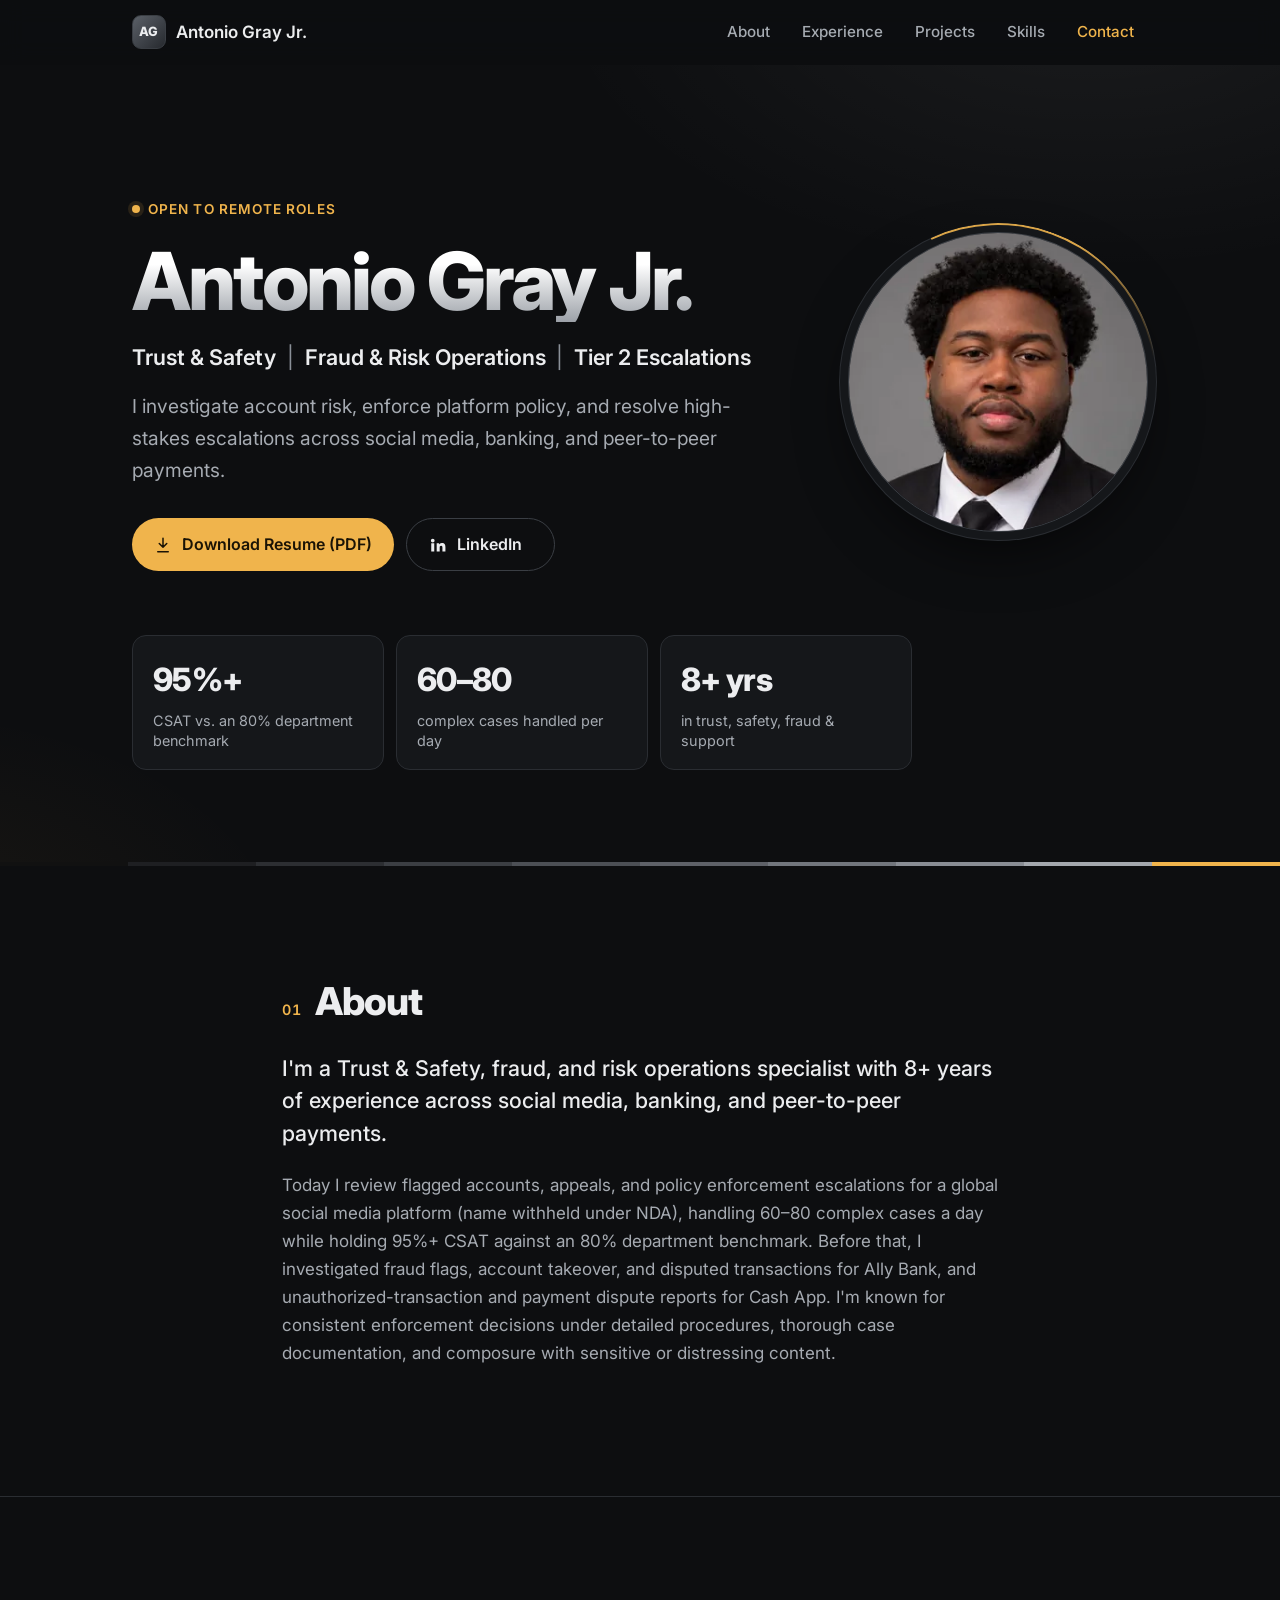
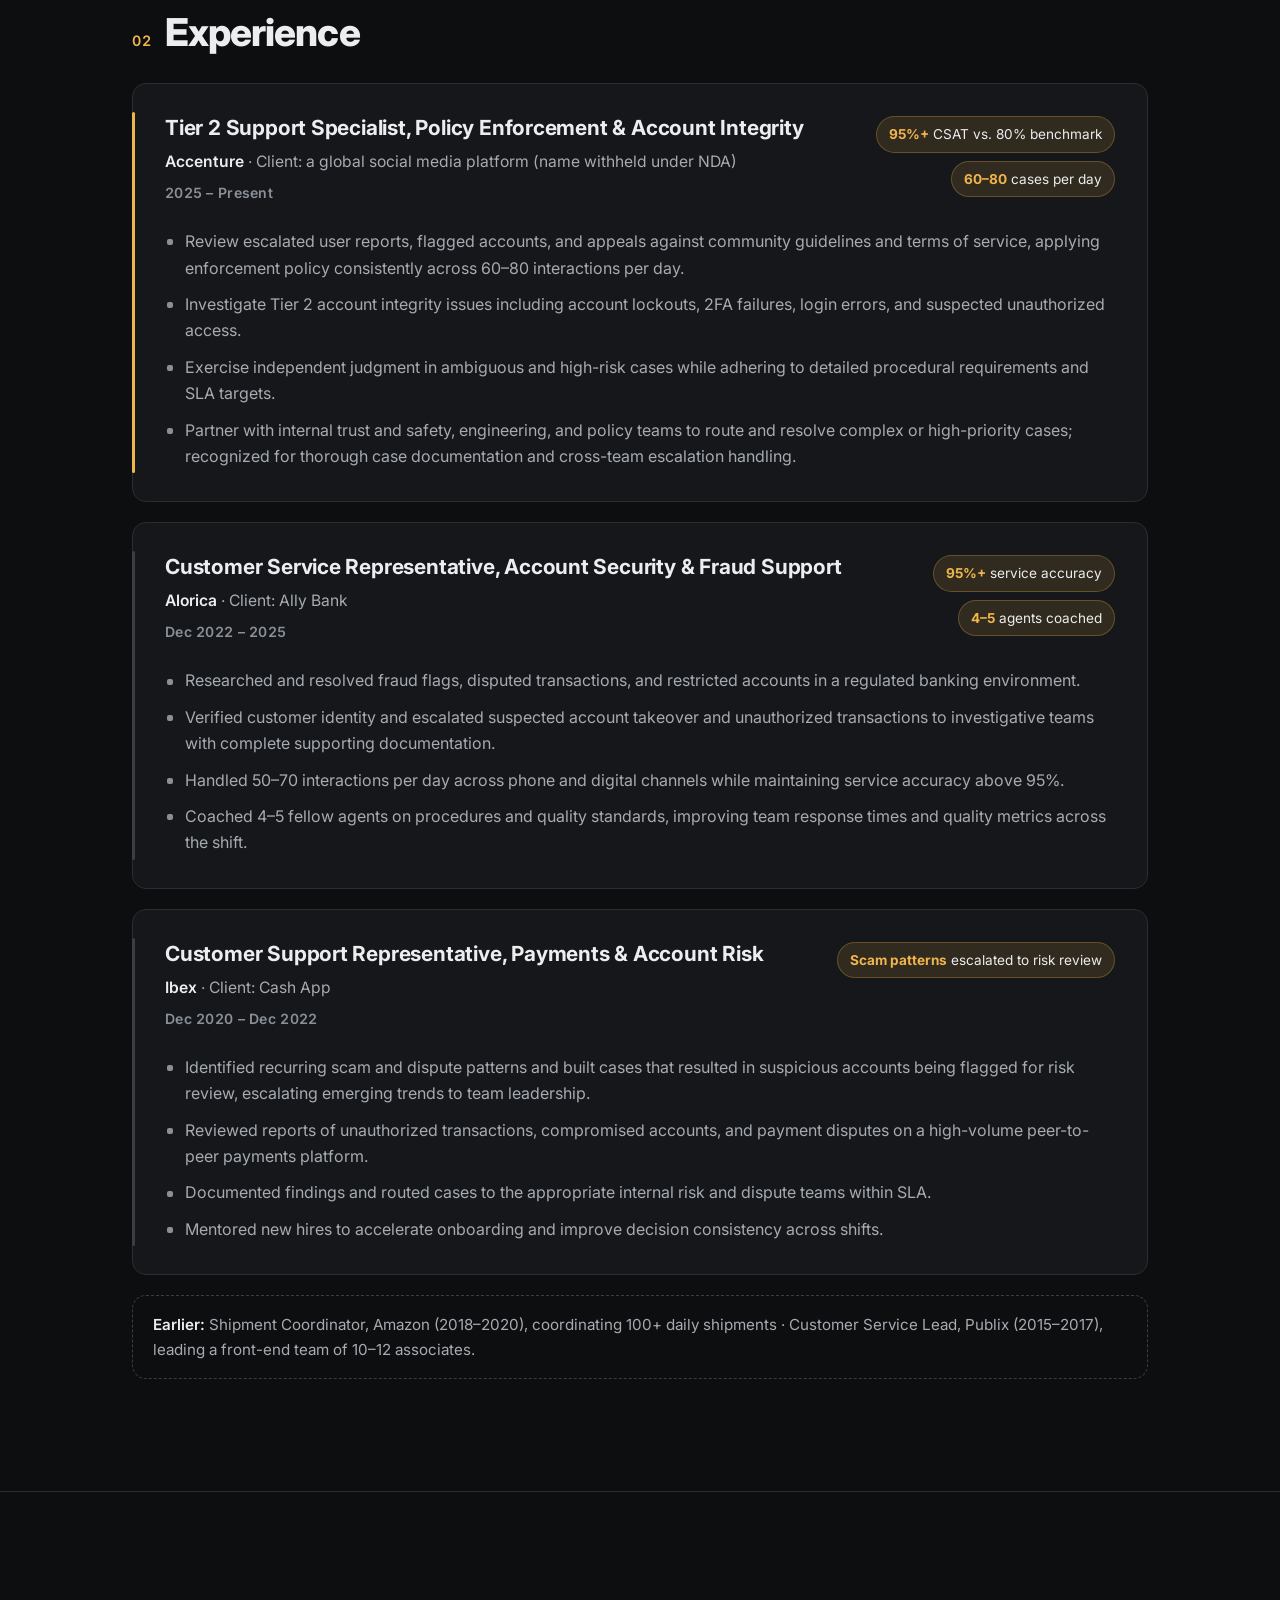
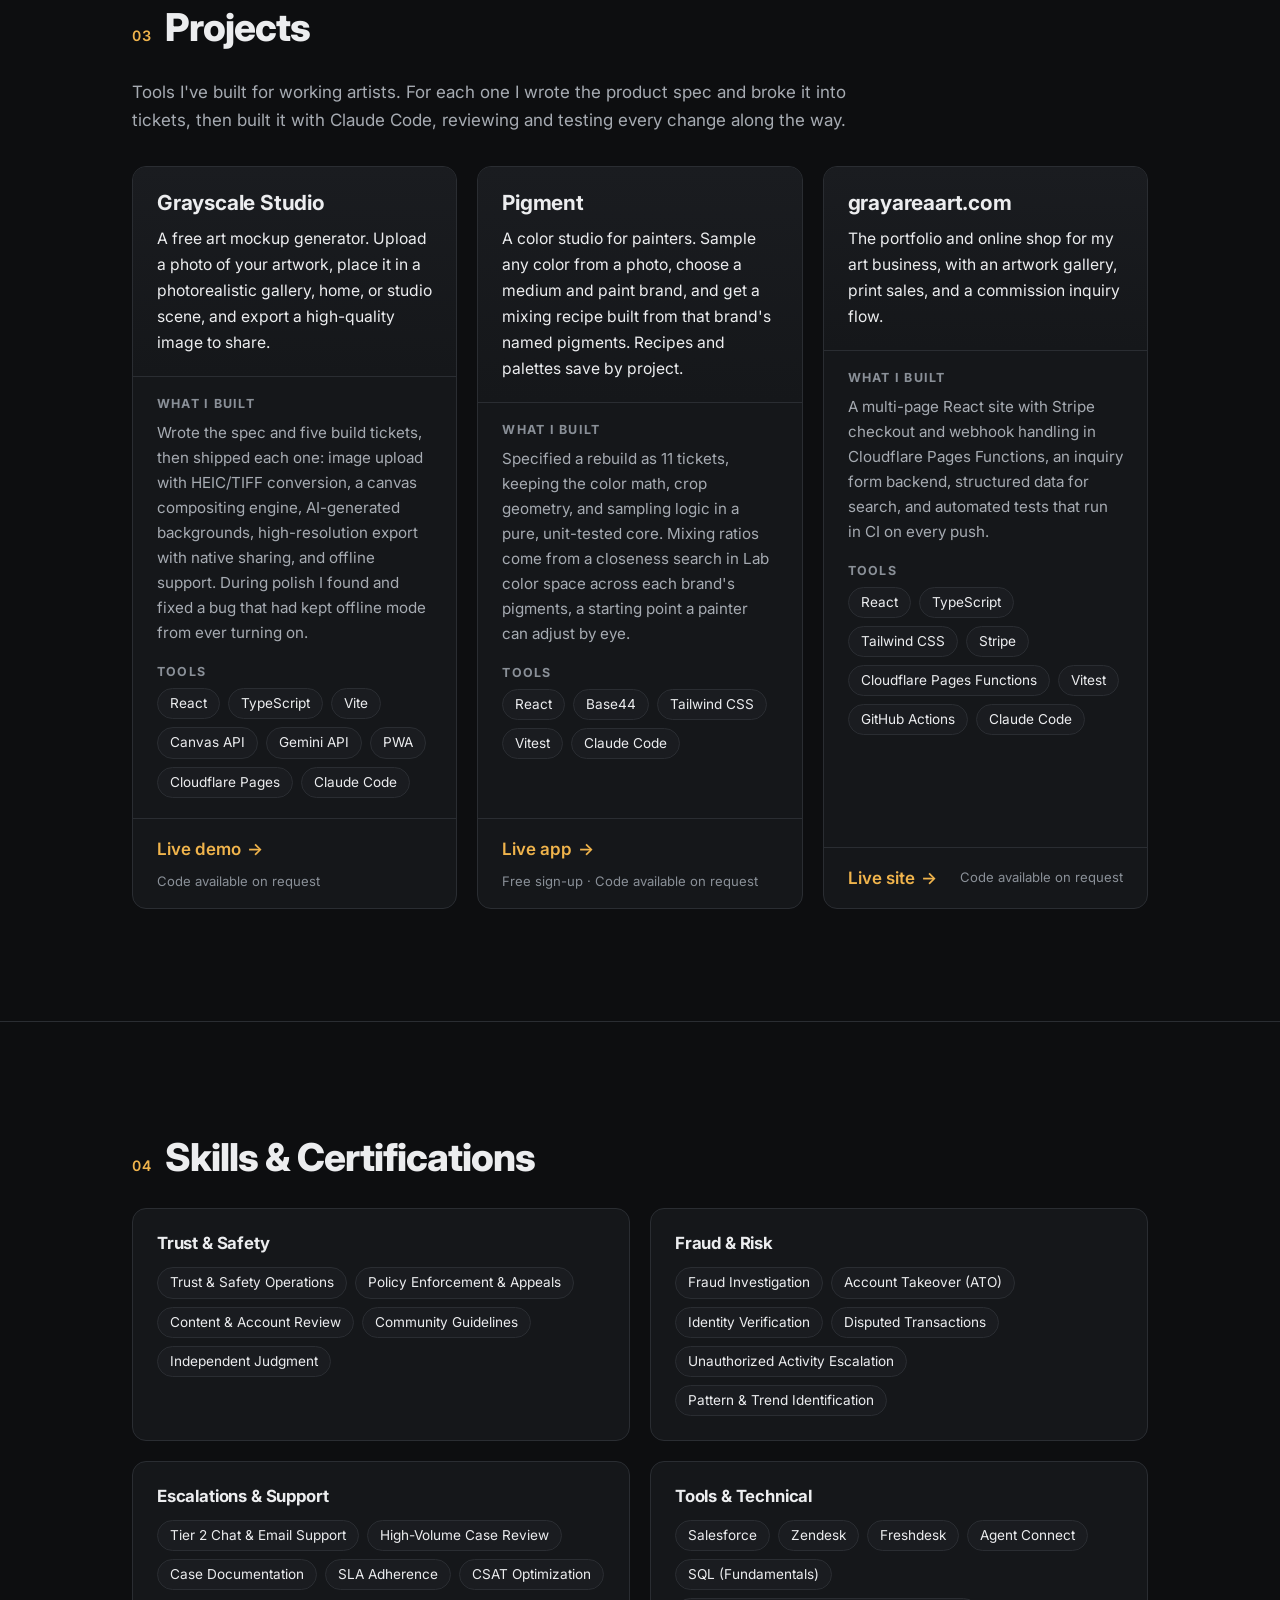
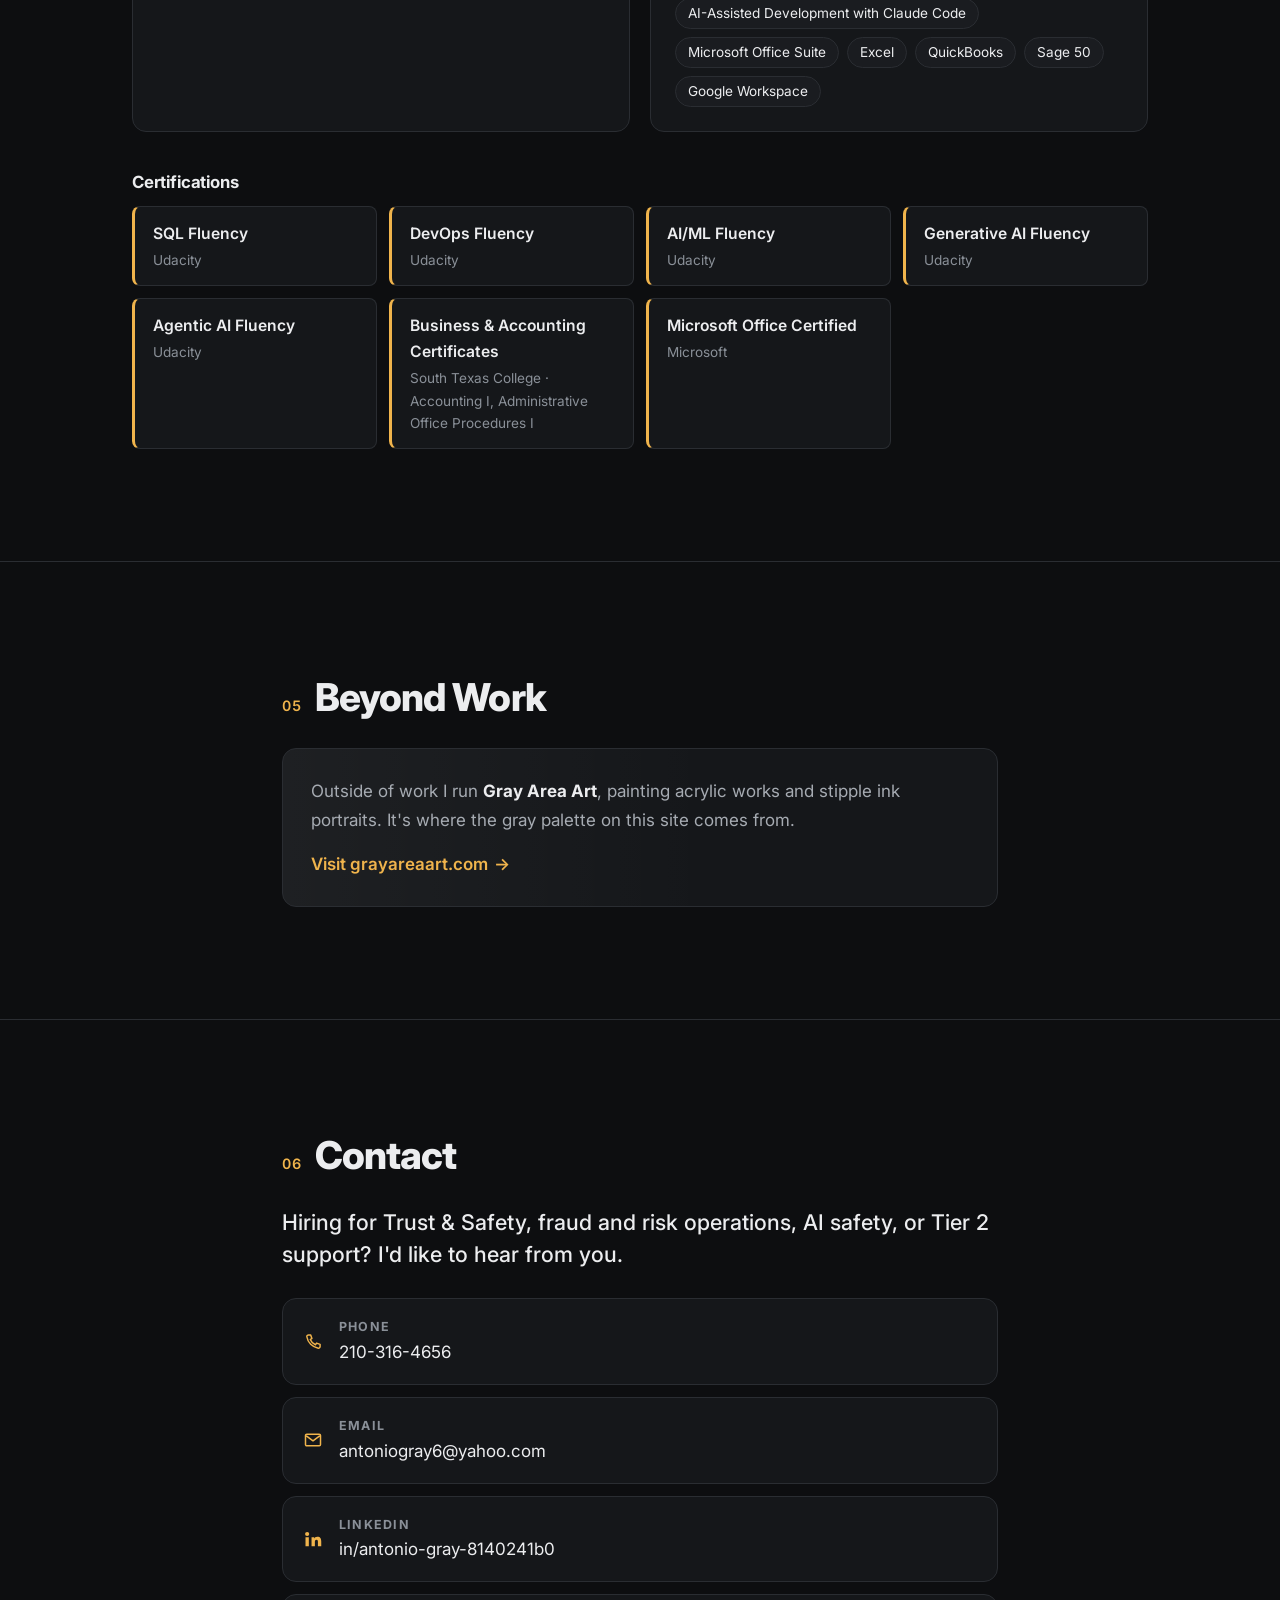
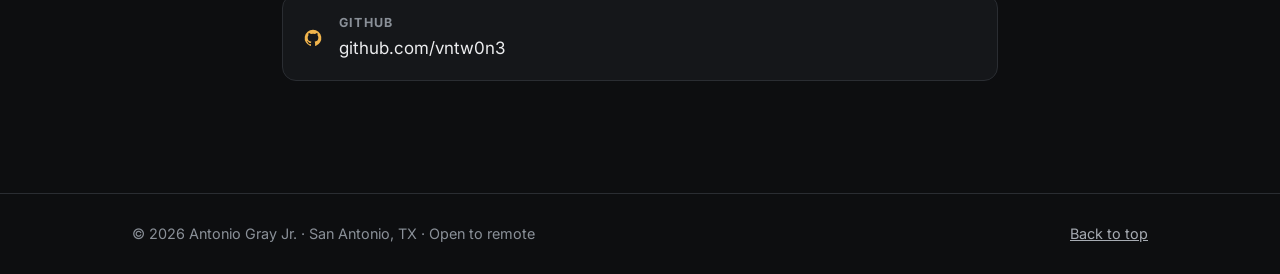
==== commit 40a28f47: "List Accounting I and Administrative Office Procedures I under South Texas College certificates Co-A" ====
--- a/index.html
+++ b/index.html
@@ -259,7 +259,7 @@
           <li><span class="cert-name">AI/ML Fluency</span><span class="cert-issuer">Udacity</span></li>
           <li><span class="cert-name">Generative AI Fluency</span><span class="cert-issuer">Udacity</span></li>
           <li><span class="cert-name">Agentic AI Fluency</span><span class="cert-issuer">Udacity</span></li>
-          <li><span class="cert-name">Business &amp; Accounting Certificates</span><span class="cert-issuer">South Texas College</span></li>
+          <li><span class="cert-name">Business &amp; Accounting Certificates</span><span class="cert-issuer">South Texas College · Accounting I, Administrative Office Procedures I</span></li>
           <li><span class="cert-name">Microsoft Office Certified</span><span class="cert-issuer">Microsoft</span></li>
         </ul>
       </div>
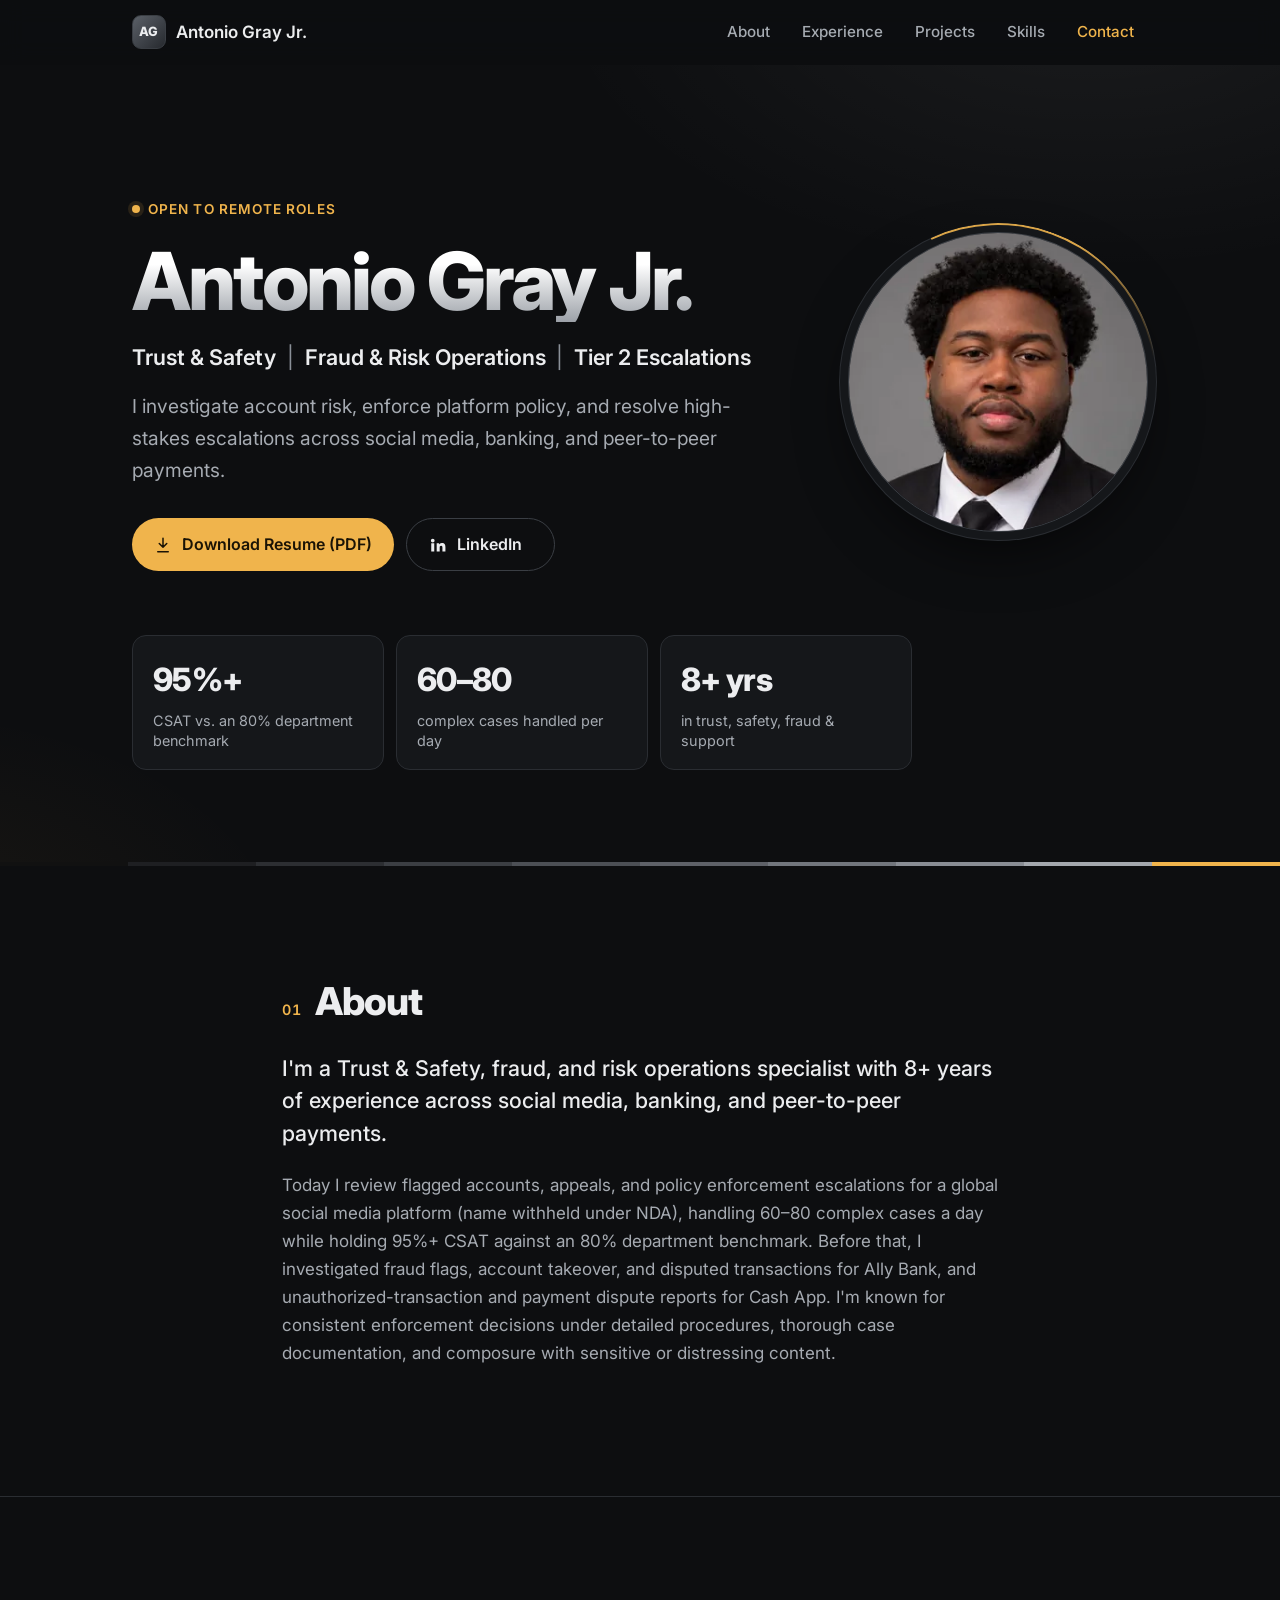
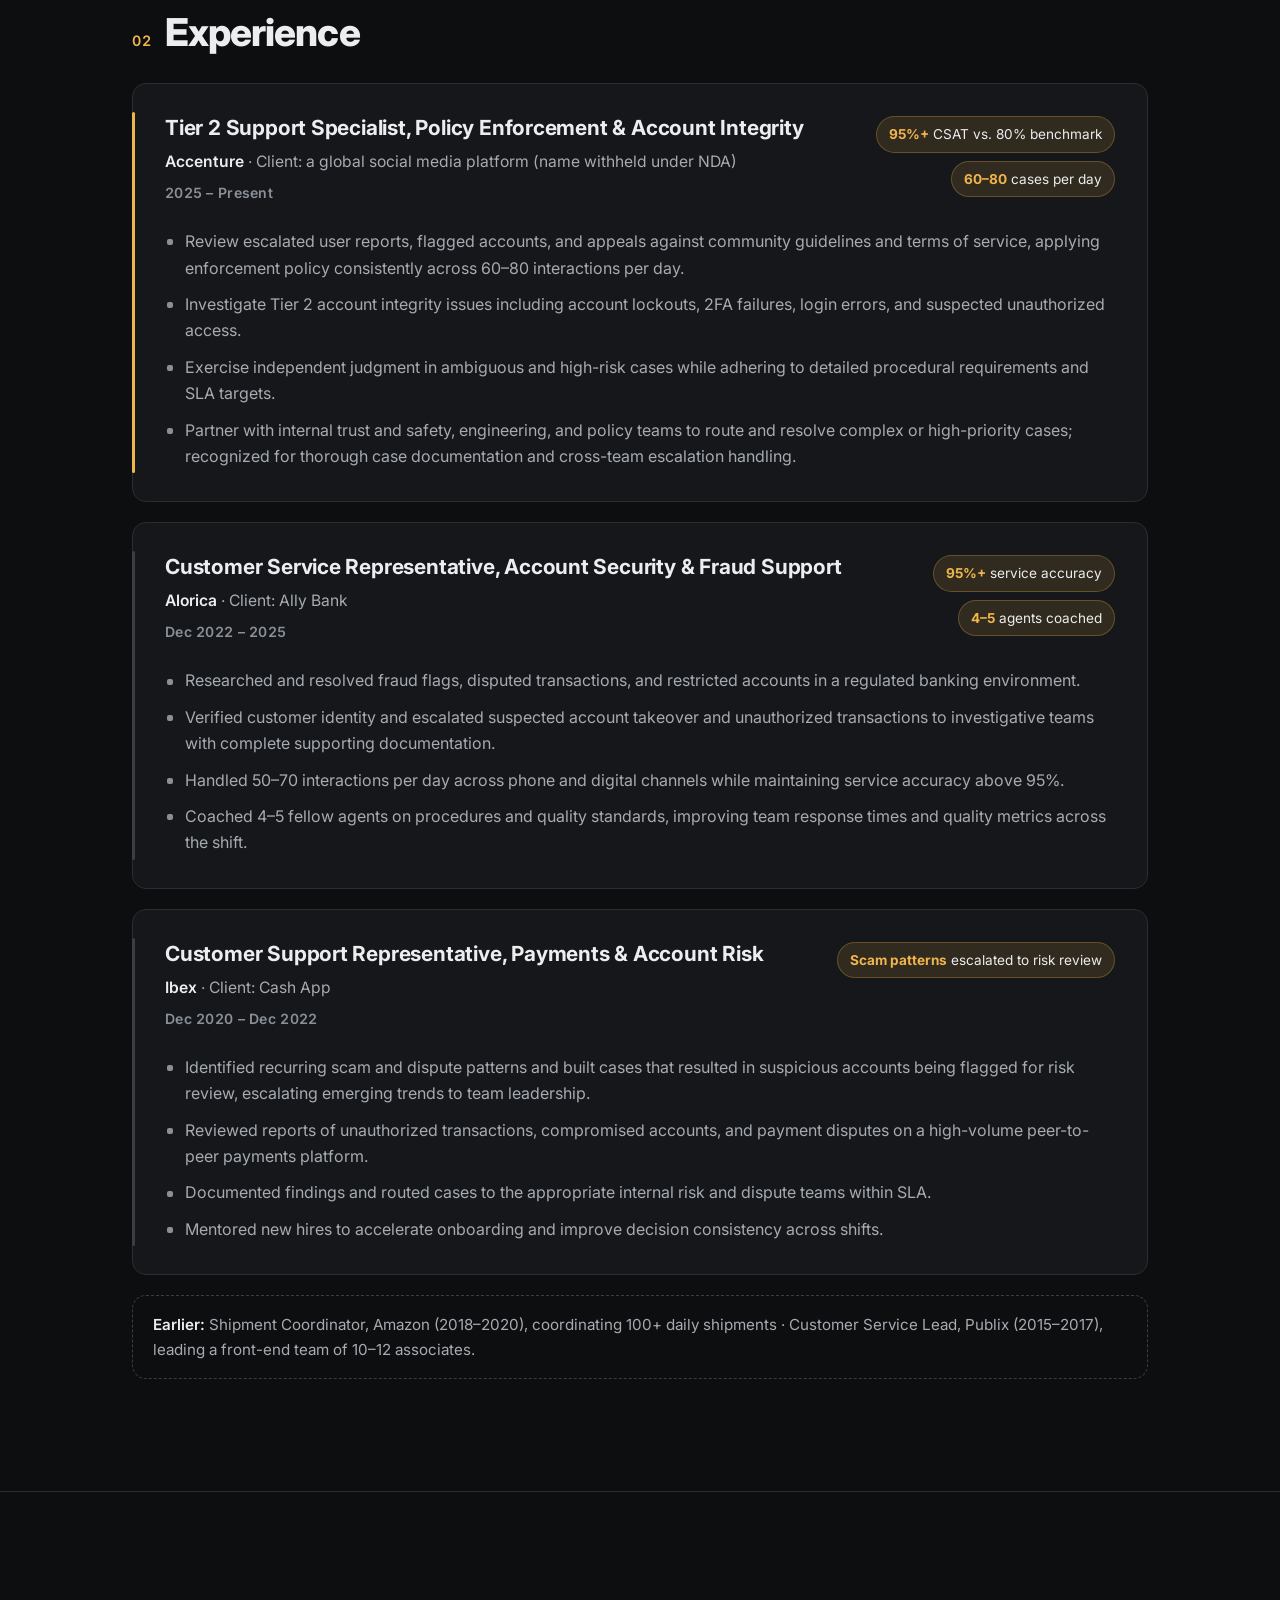
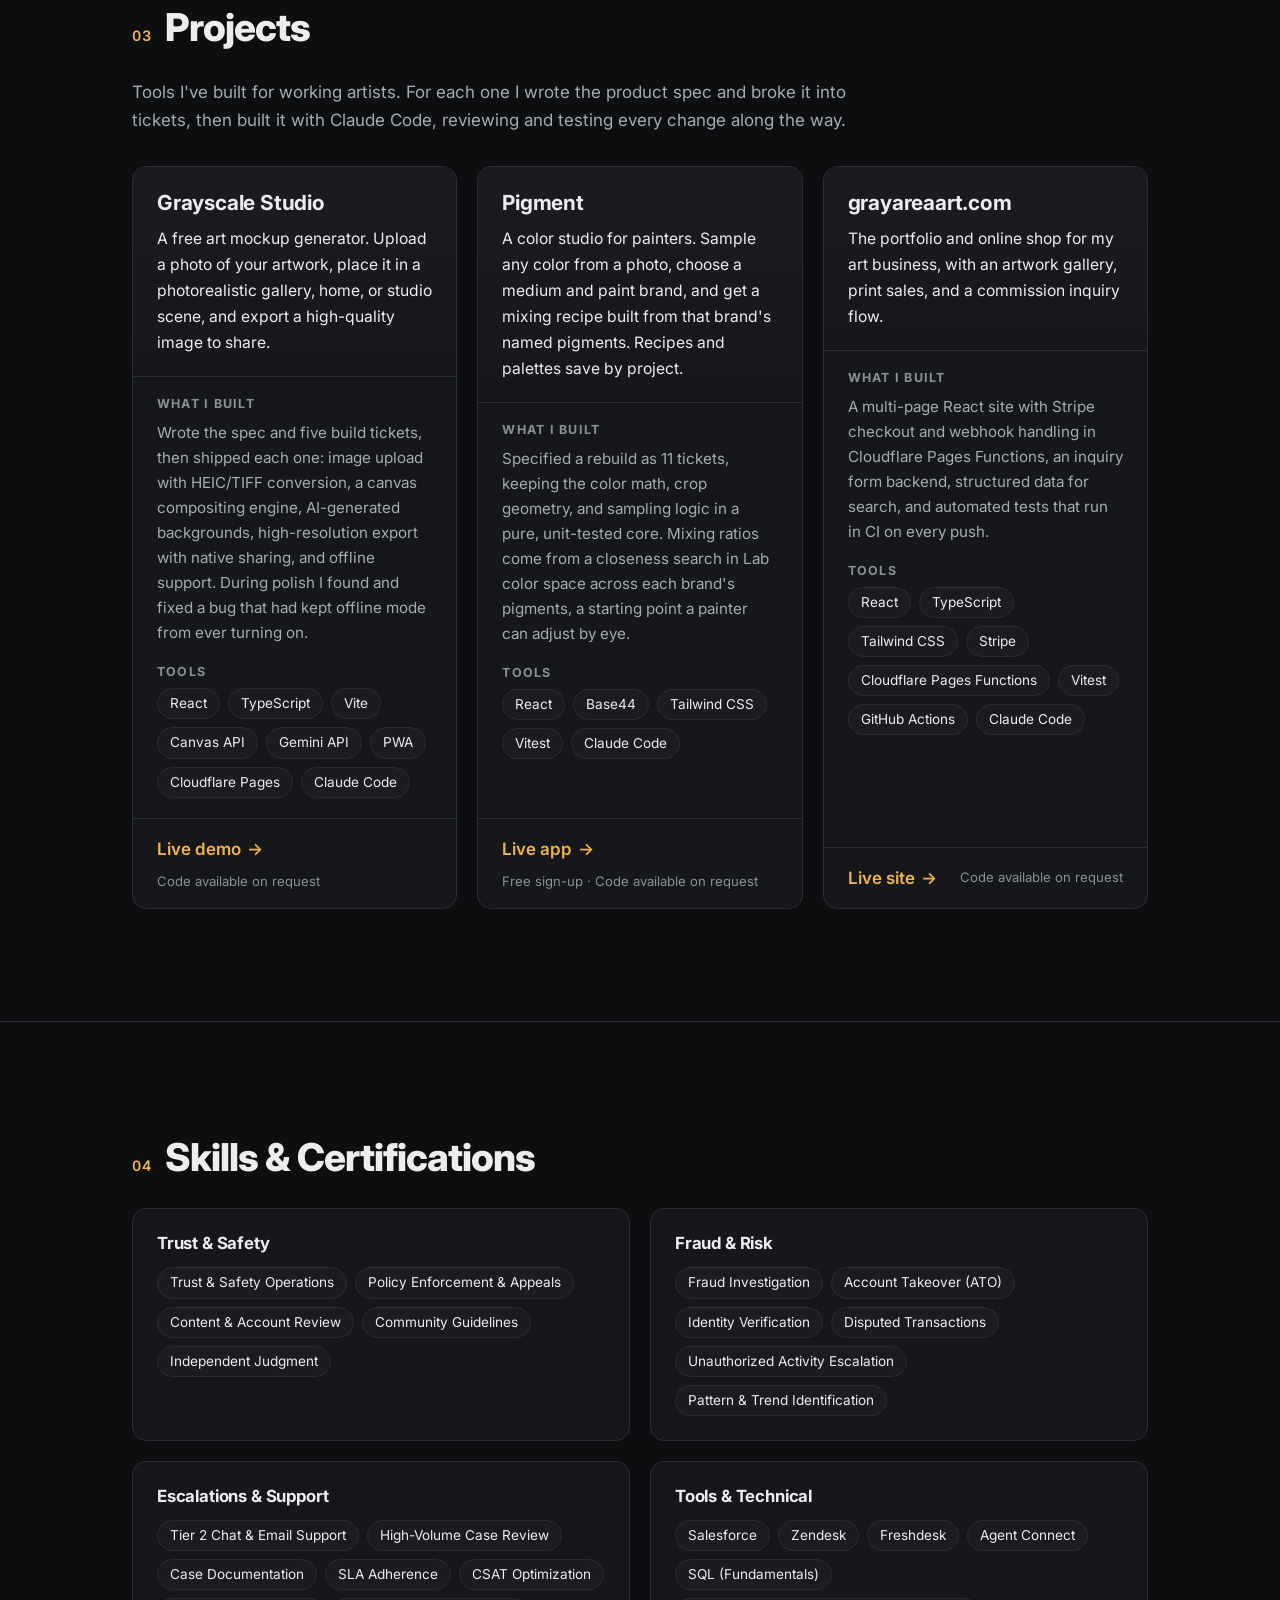
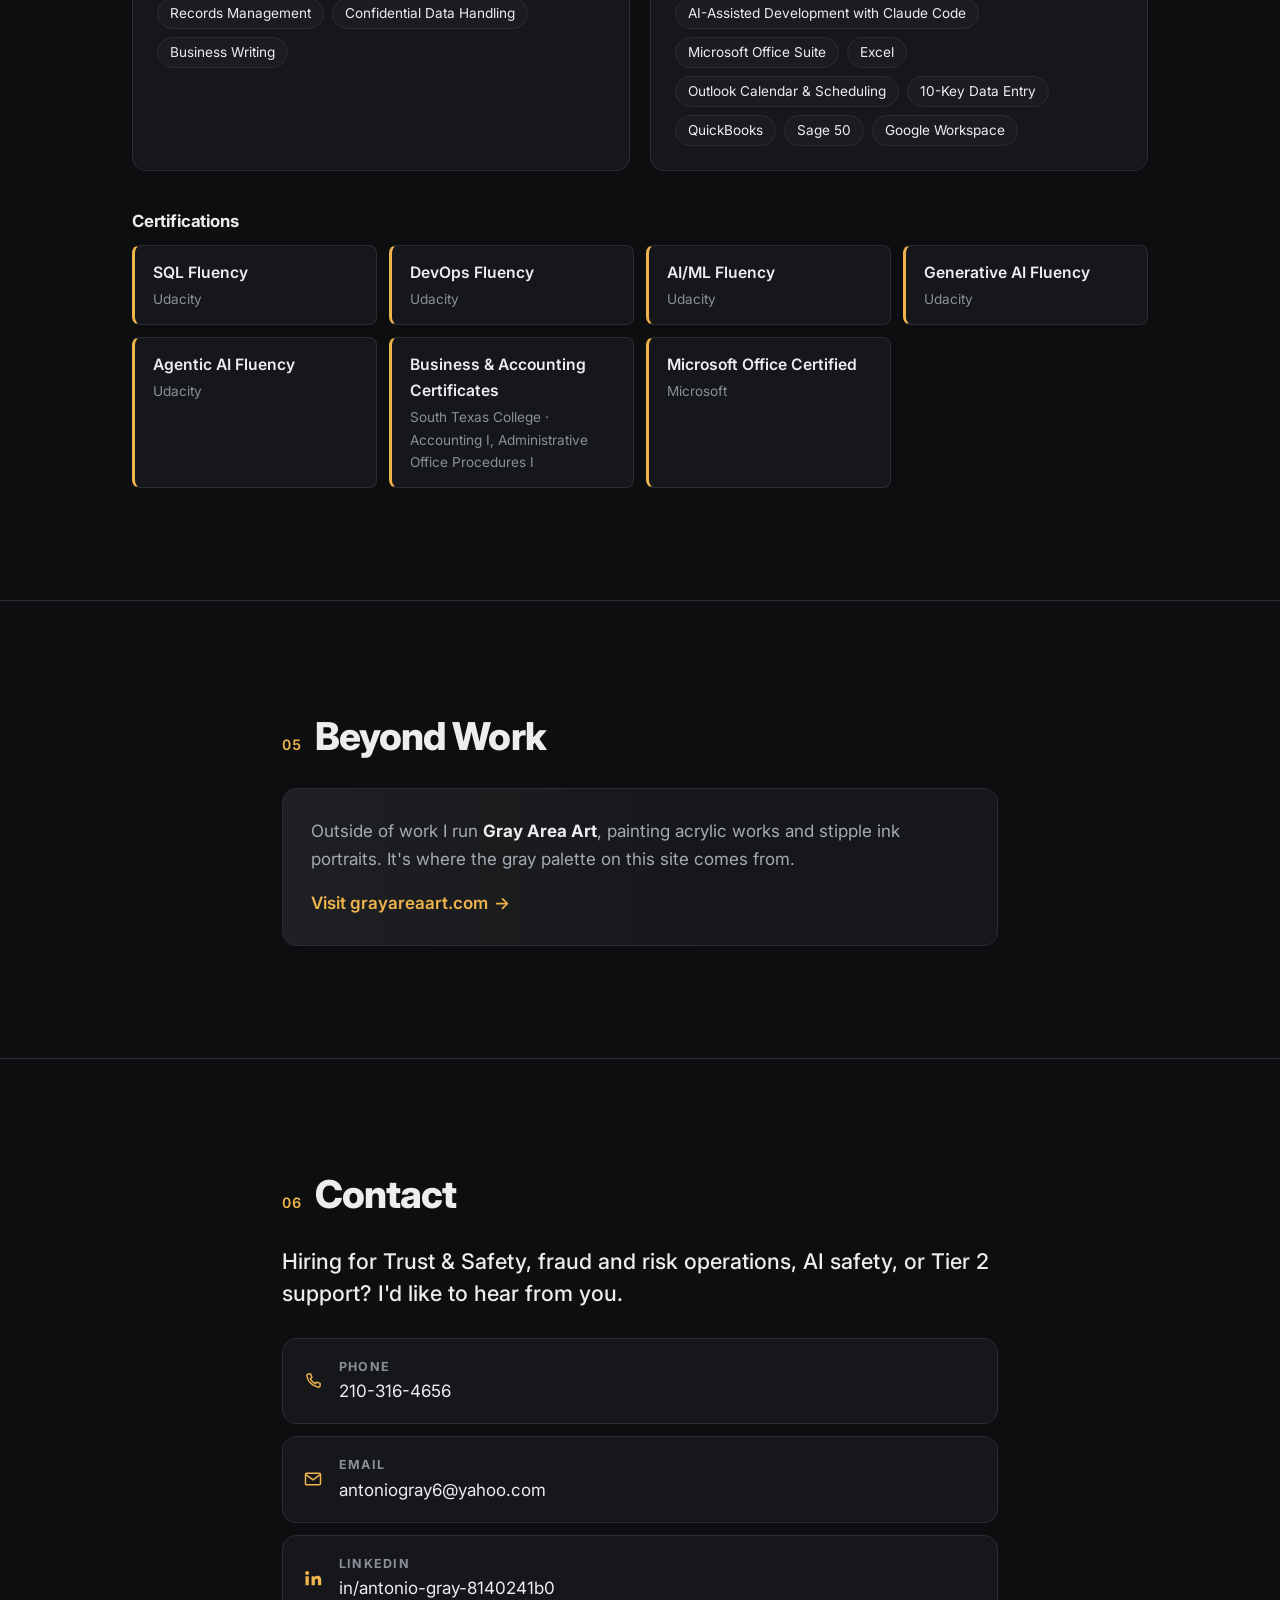
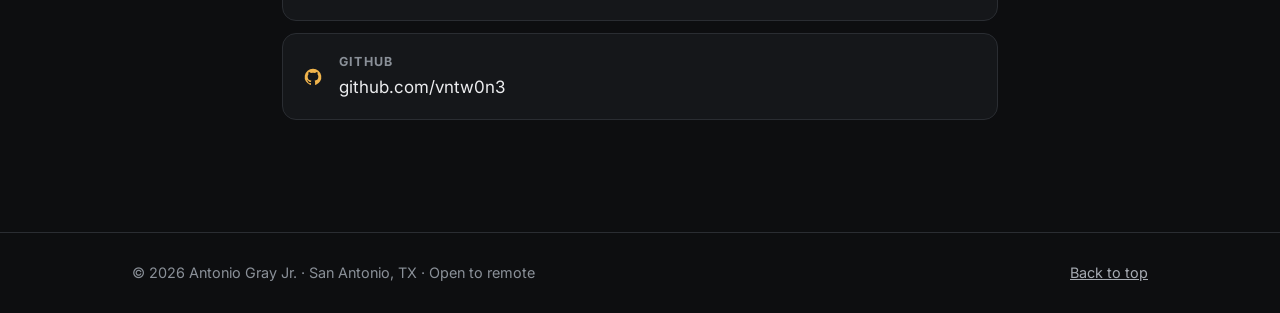
==== commit 126bf8b9: "Add office administration skills from Administrative Office Procedures I Co-Authored-By: Claude Opus" ====
--- a/index.html
+++ b/index.html
@@ -242,13 +242,13 @@
           <div class="skill-group">
             <h3>Escalations &amp; Support</h3>
             <ul class="tags">
-              <li>Tier 2 Chat &amp; Email Support</li><li>High-Volume Case Review</li><li>Case Documentation</li><li>SLA Adherence</li><li>CSAT Optimization</li>
+              <li>Tier 2 Chat &amp; Email Support</li><li>High-Volume Case Review</li><li>Case Documentation</li><li>SLA Adherence</li><li>CSAT Optimization</li><li>Records Management</li><li>Confidential Data Handling</li><li>Business Writing</li>
             </ul>
           </div>
           <div class="skill-group">
             <h3>Tools &amp; Technical</h3>
             <ul class="tags">
-              <li>Salesforce</li><li>Zendesk</li><li>Freshdesk</li><li>Agent Connect</li><li>SQL (Fundamentals)</li><li>AI-Assisted Development with Claude Code</li><li>Microsoft Office Suite</li><li>Excel</li><li>QuickBooks</li><li>Sage 50</li><li>Google Workspace</li>
+              <li>Salesforce</li><li>Zendesk</li><li>Freshdesk</li><li>Agent Connect</li><li>SQL (Fundamentals)</li><li>AI-Assisted Development with Claude Code</li><li>Microsoft Office Suite</li><li>Excel</li><li>Outlook Calendar &amp; Scheduling</li><li>10-Key Data Entry</li><li>QuickBooks</li><li>Sage 50</li><li>Google Workspace</li>
             </ul>
           </div>
         </div>
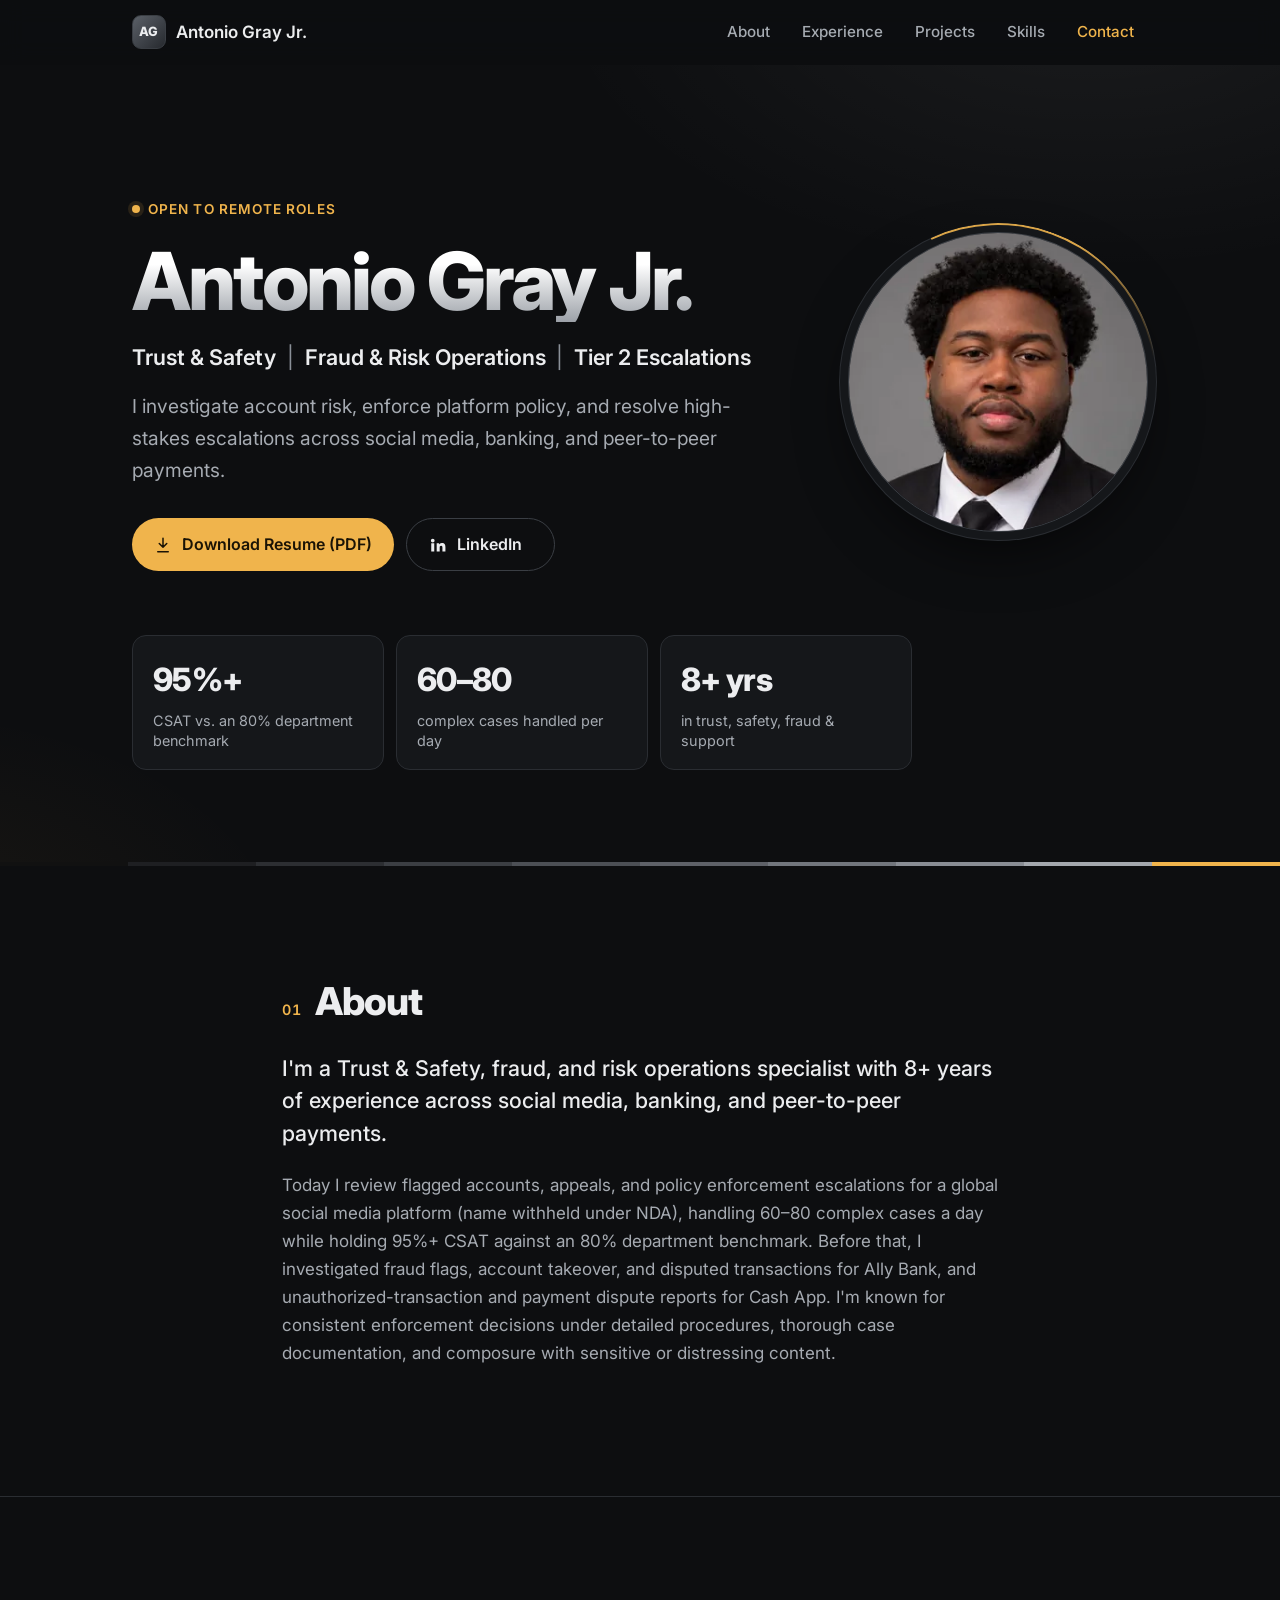
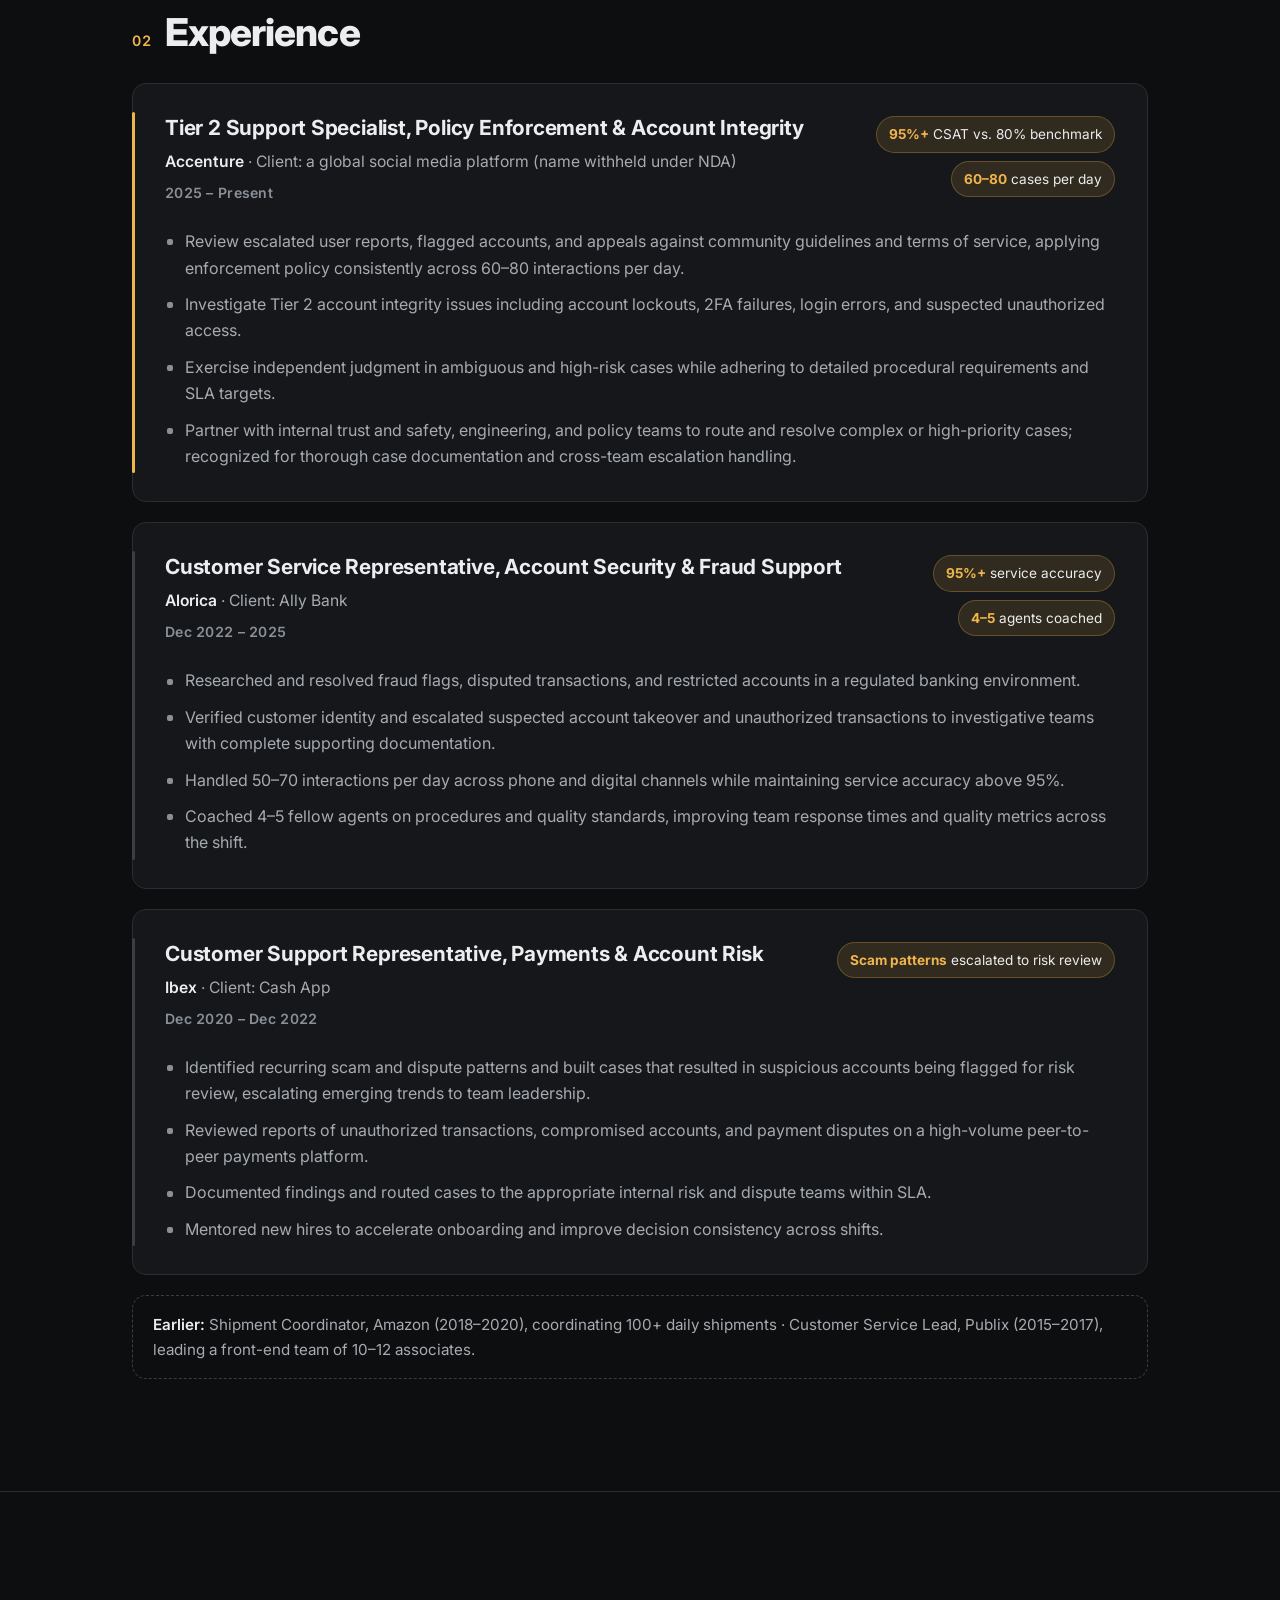
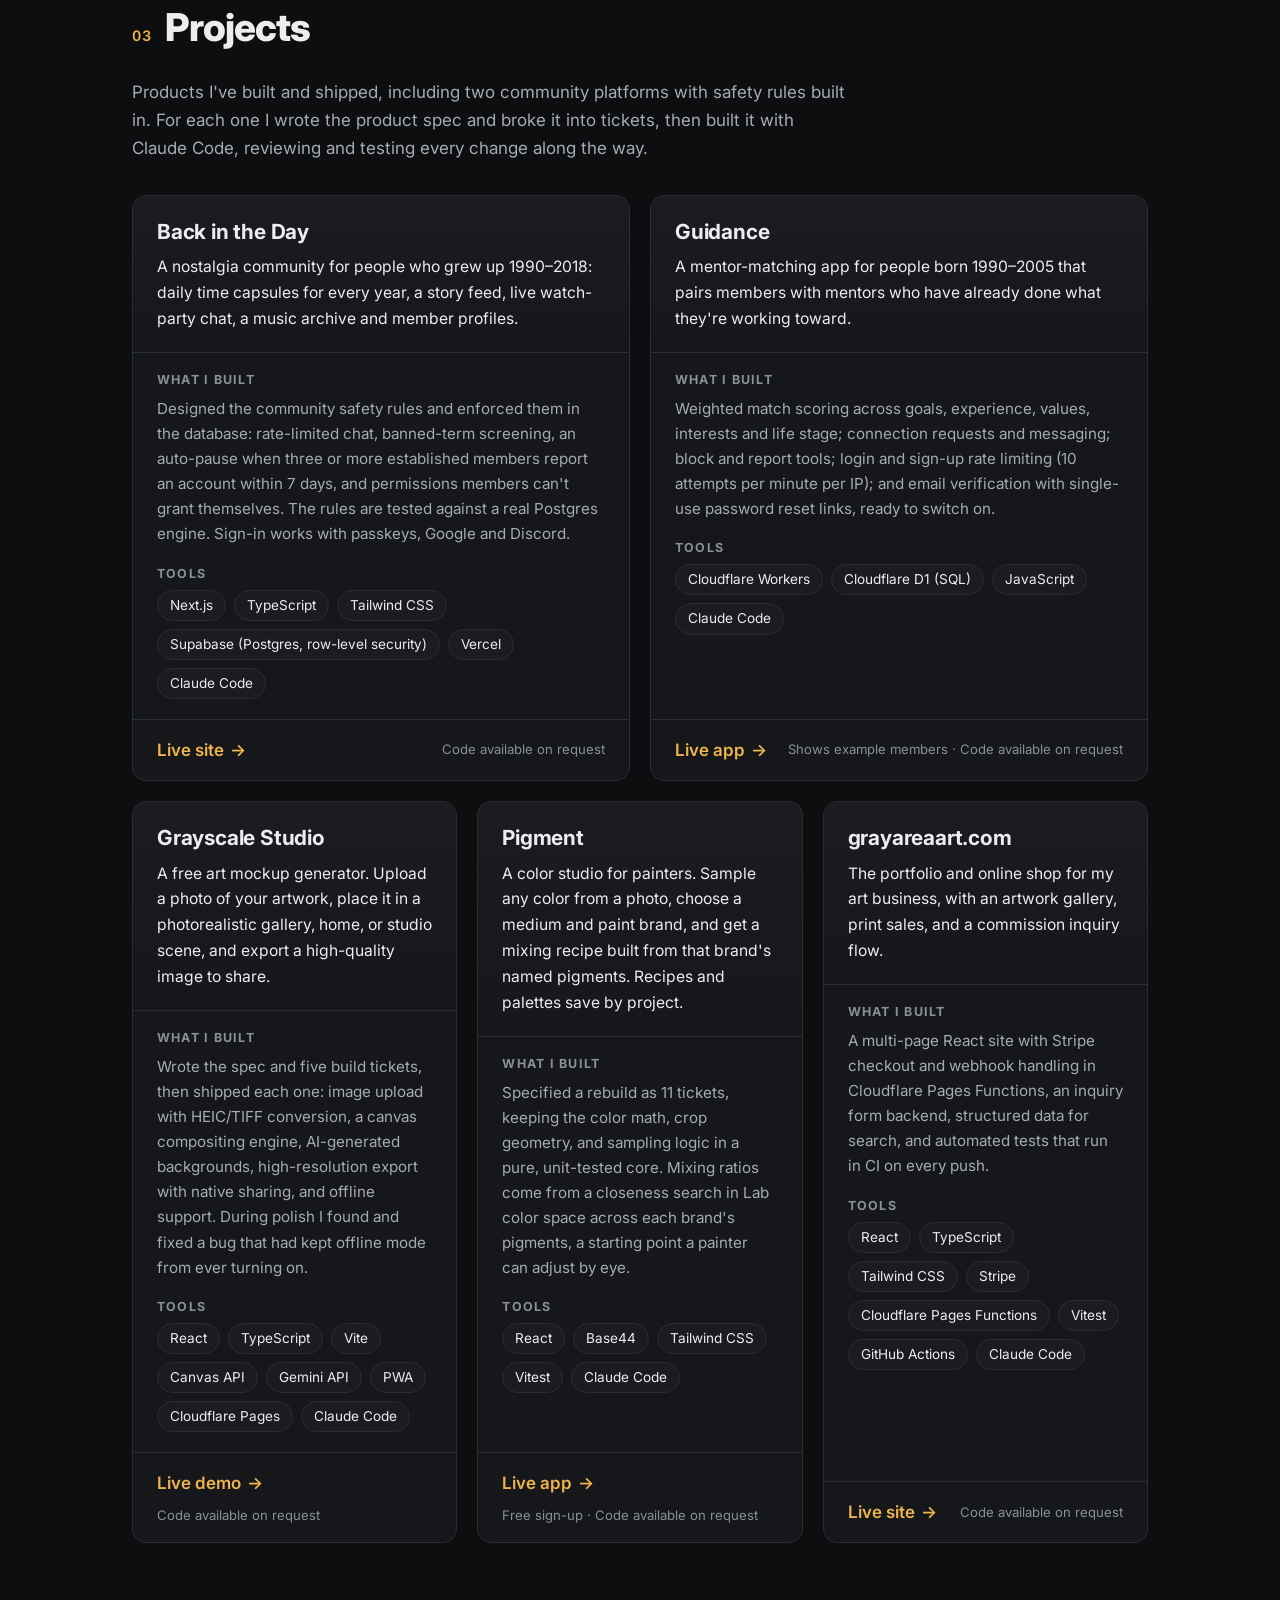
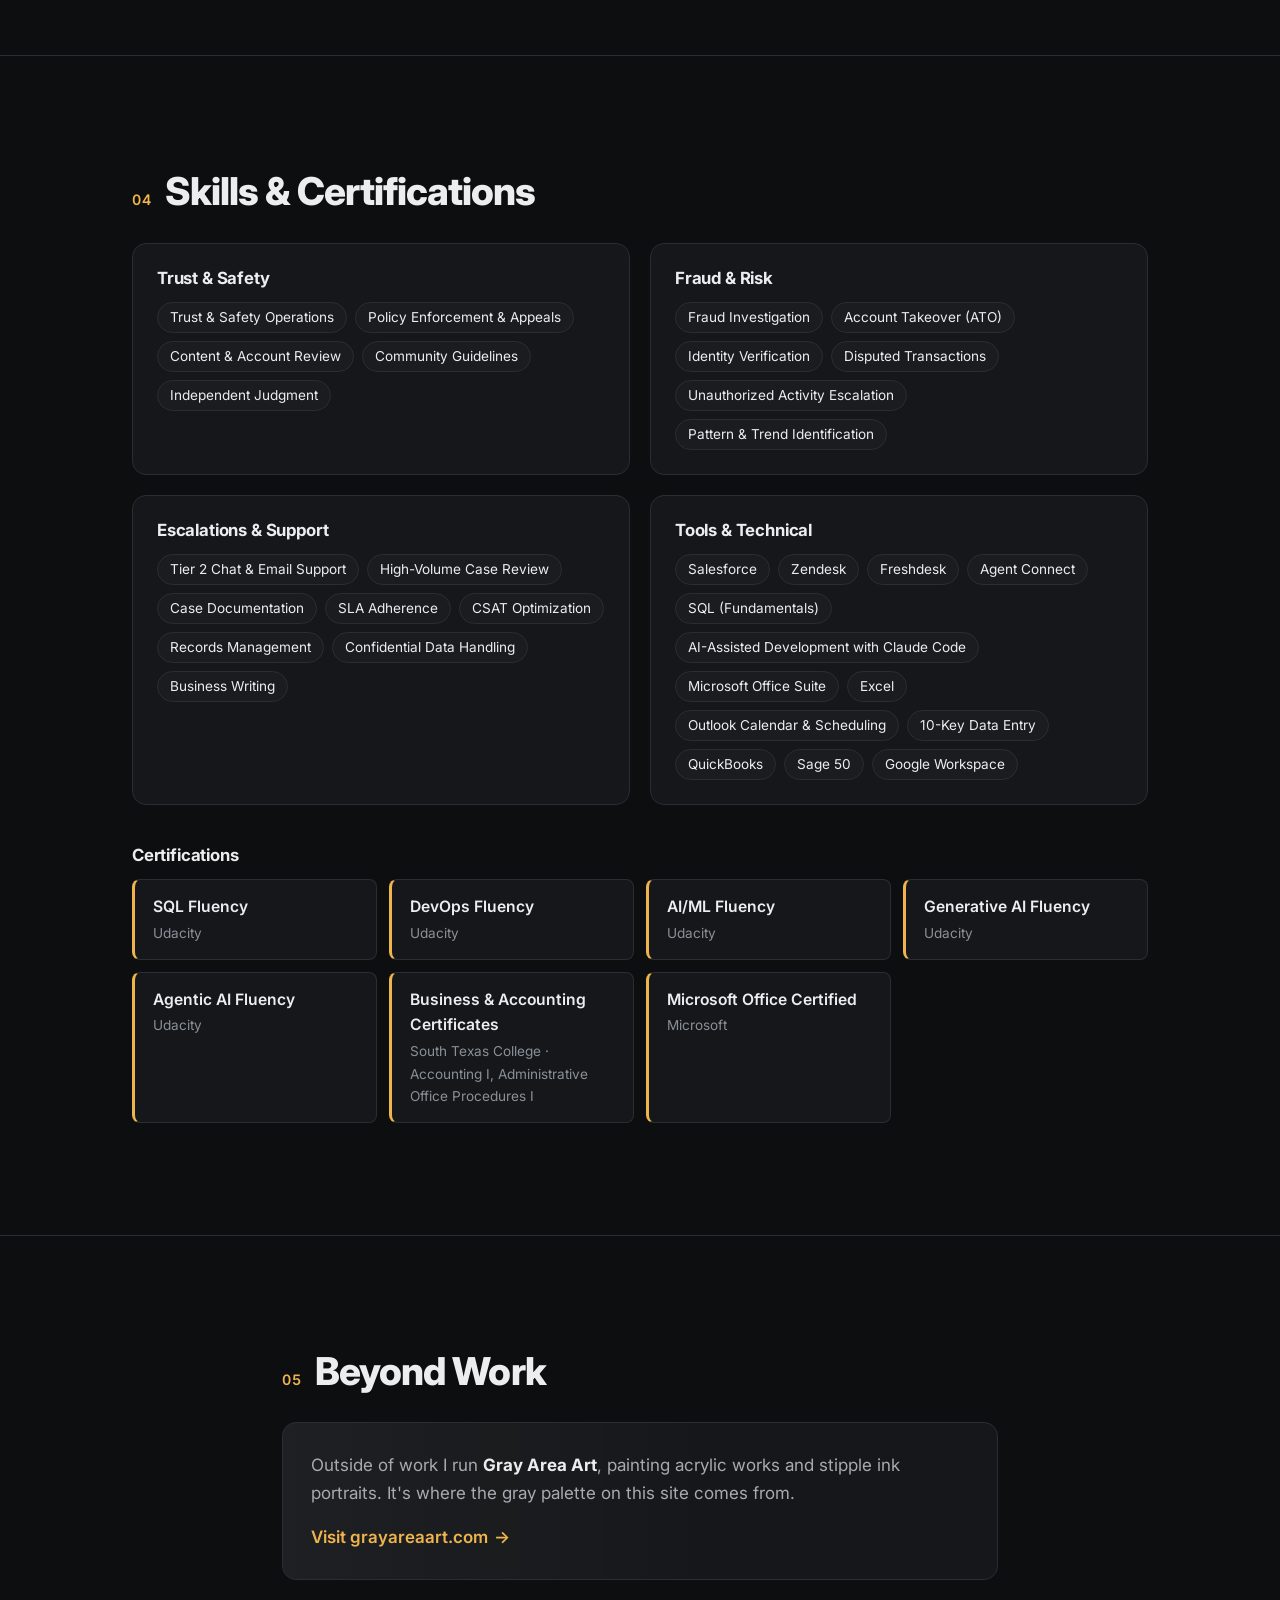
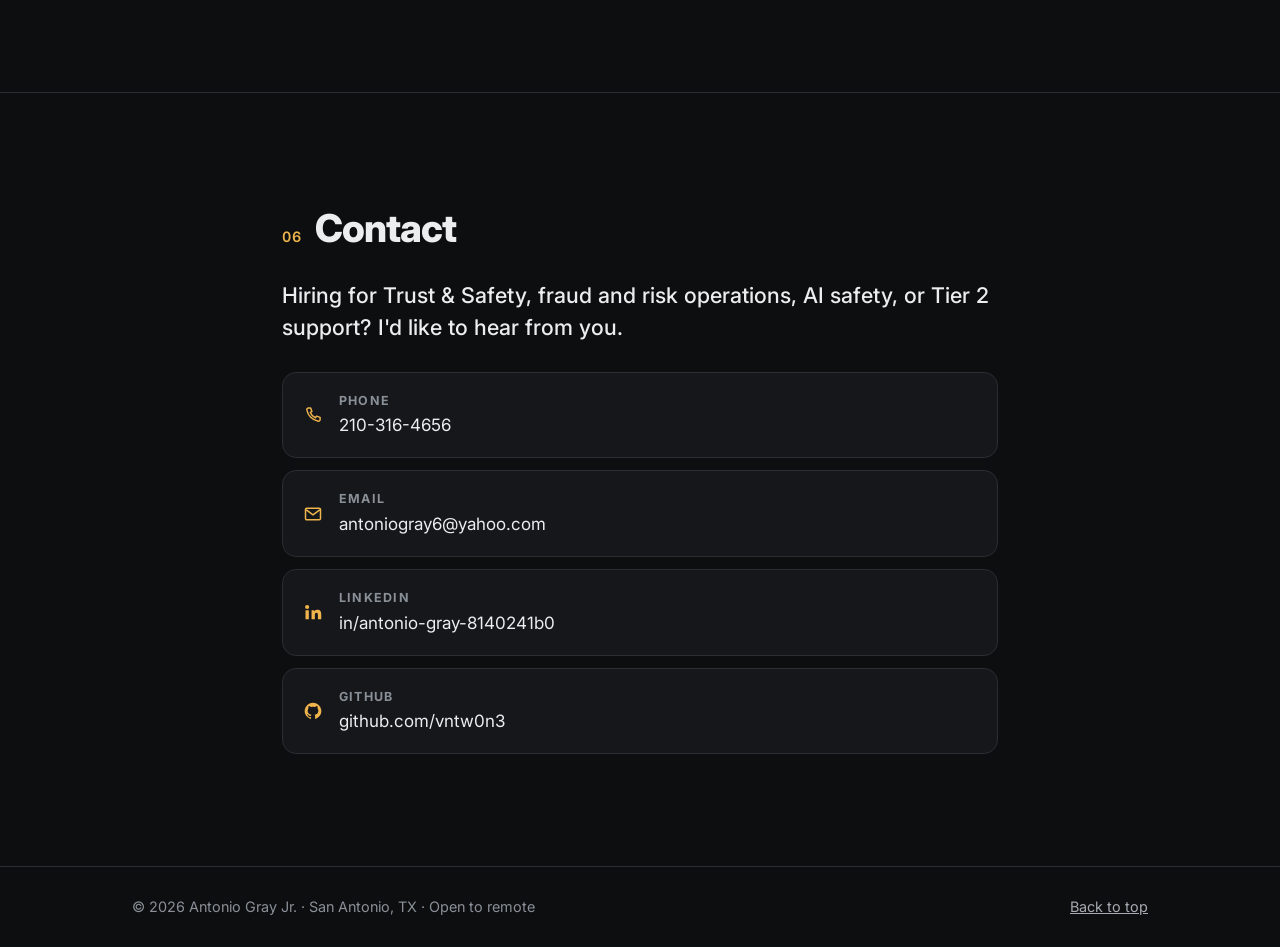
==== commit 48a9c95c: "Add Back in the Day and Guidance to projects, featuring their safety design Co-Authored-By: Claude O" ====
--- a/index.html
+++ b/index.html
@@ -160,8 +160,46 @@
     <section class="section" id="projects" aria-labelledby="projects-title">
       <div class="container">
         <h2 class="section-title" id="projects-title"><span class="num" aria-hidden="true">03</span>Projects</h2>
-        <p class="section-intro">Tools I've built for working artists. For each one I wrote the product spec and broke it into tickets, then built it with Claude Code, reviewing and testing every change along the way.</p>
+        <p class="section-intro">Products I've built and shipped, including two community platforms with safety rules built in. For each one I wrote the product spec and broke it into tickets, then built it with Claude Code, reviewing and testing every change along the way.</p>
         <div class="projects">
+          <article class="project featured">
+            <div class="project-top">
+              <h3>Back in the Day</h3>
+              <p class="project-what">A nostalgia community for people who grew up 1990–2018: daily time capsules for every year, a story feed, live watch-party chat, a music archive and member profiles.</p>
+            </div>
+            <div class="project-body">
+              <h4>What I built</h4>
+              <p>Designed the community safety rules and enforced them in the database: rate-limited chat, banned-term screening, an auto-pause when three or more established members report an account within 7 days, and permissions members can't grant themselves. The rules are tested against a real Postgres engine. Sign-in works with passkeys, Google and Discord.</p>
+              <h4>Tools</h4>
+              <ul class="tags" aria-label="Tools">
+                <li>Next.js</li><li>TypeScript</li><li>Tailwind CSS</li><li>Supabase (Postgres, row-level security)</li><li>Vercel</li><li>Claude Code</li>
+              </ul>
+            </div>
+            <div class="project-links">
+              <a class="link-arrow" href="https://www.backinthedayhub.com" target="_blank" rel="noopener">Live site<span class="sr-only"> Back in the Day (opens in a new tab)</span></a>
+              <span class="private-note">Code available on request</span>
+            </div>
+          </article>
+
+          <article class="project featured">
+            <div class="project-top">
+              <h3>Guidance</h3>
+              <p class="project-what">A mentor-matching app for people born 1990–2005 that pairs members with mentors who have already done what they're working toward.</p>
+            </div>
+            <div class="project-body">
+              <h4>What I built</h4>
+              <p>Weighted match scoring across goals, experience, values, interests and life stage; connection requests and messaging; block and report tools; login and sign-up rate limiting (10 attempts per minute per IP); and email verification with single-use password reset links, ready to switch on.</p>
+              <h4>Tools</h4>
+              <ul class="tags" aria-label="Tools">
+                <li>Cloudflare Workers</li><li>Cloudflare D1 (SQL)</li><li>JavaScript</li><li>Claude Code</li>
+              </ul>
+            </div>
+            <div class="project-links">
+              <a class="link-arrow" href="https://guidance.antoniogray6.workers.dev" target="_blank" rel="noopener">Live app<span class="sr-only"> Guidance (opens in a new tab)</span></a>
+              <span class="private-note">Shows example members · Code available on request</span>
+            </div>
+          </article>
+
           <article class="project">
             <div class="project-top">
               <h3>Grayscale Studio</h3>
--- a/styles.css
+++ b/styles.css
@@ -344,8 +344,14 @@
 .earlier span { color: var(--text); font-weight: 600; }
 
 /* ---------- Projects ---------- */
-.projects { display: grid; grid-template-columns: repeat(3, minmax(0, 1fr)); gap: 20px; }
-@media (max-width: 980px) { .projects { grid-template-columns: repeat(2, minmax(0, 1fr)); } }
+.projects { display: grid; grid-template-columns: repeat(6, minmax(0, 1fr)); gap: 20px; }
+.projects > .project { grid-column: span 2; }
+.projects > .project.featured { grid-column: span 3; }
+@media (max-width: 980px) {
+  .projects { grid-template-columns: repeat(2, minmax(0, 1fr)); }
+  .projects > .project, .projects > .project.featured { grid-column: auto; }
+  .projects > .project:last-child { grid-column: 1 / -1; }
+}
 @media (max-width: 660px) { .projects { grid-template-columns: 1fr; } }
 
 .project {
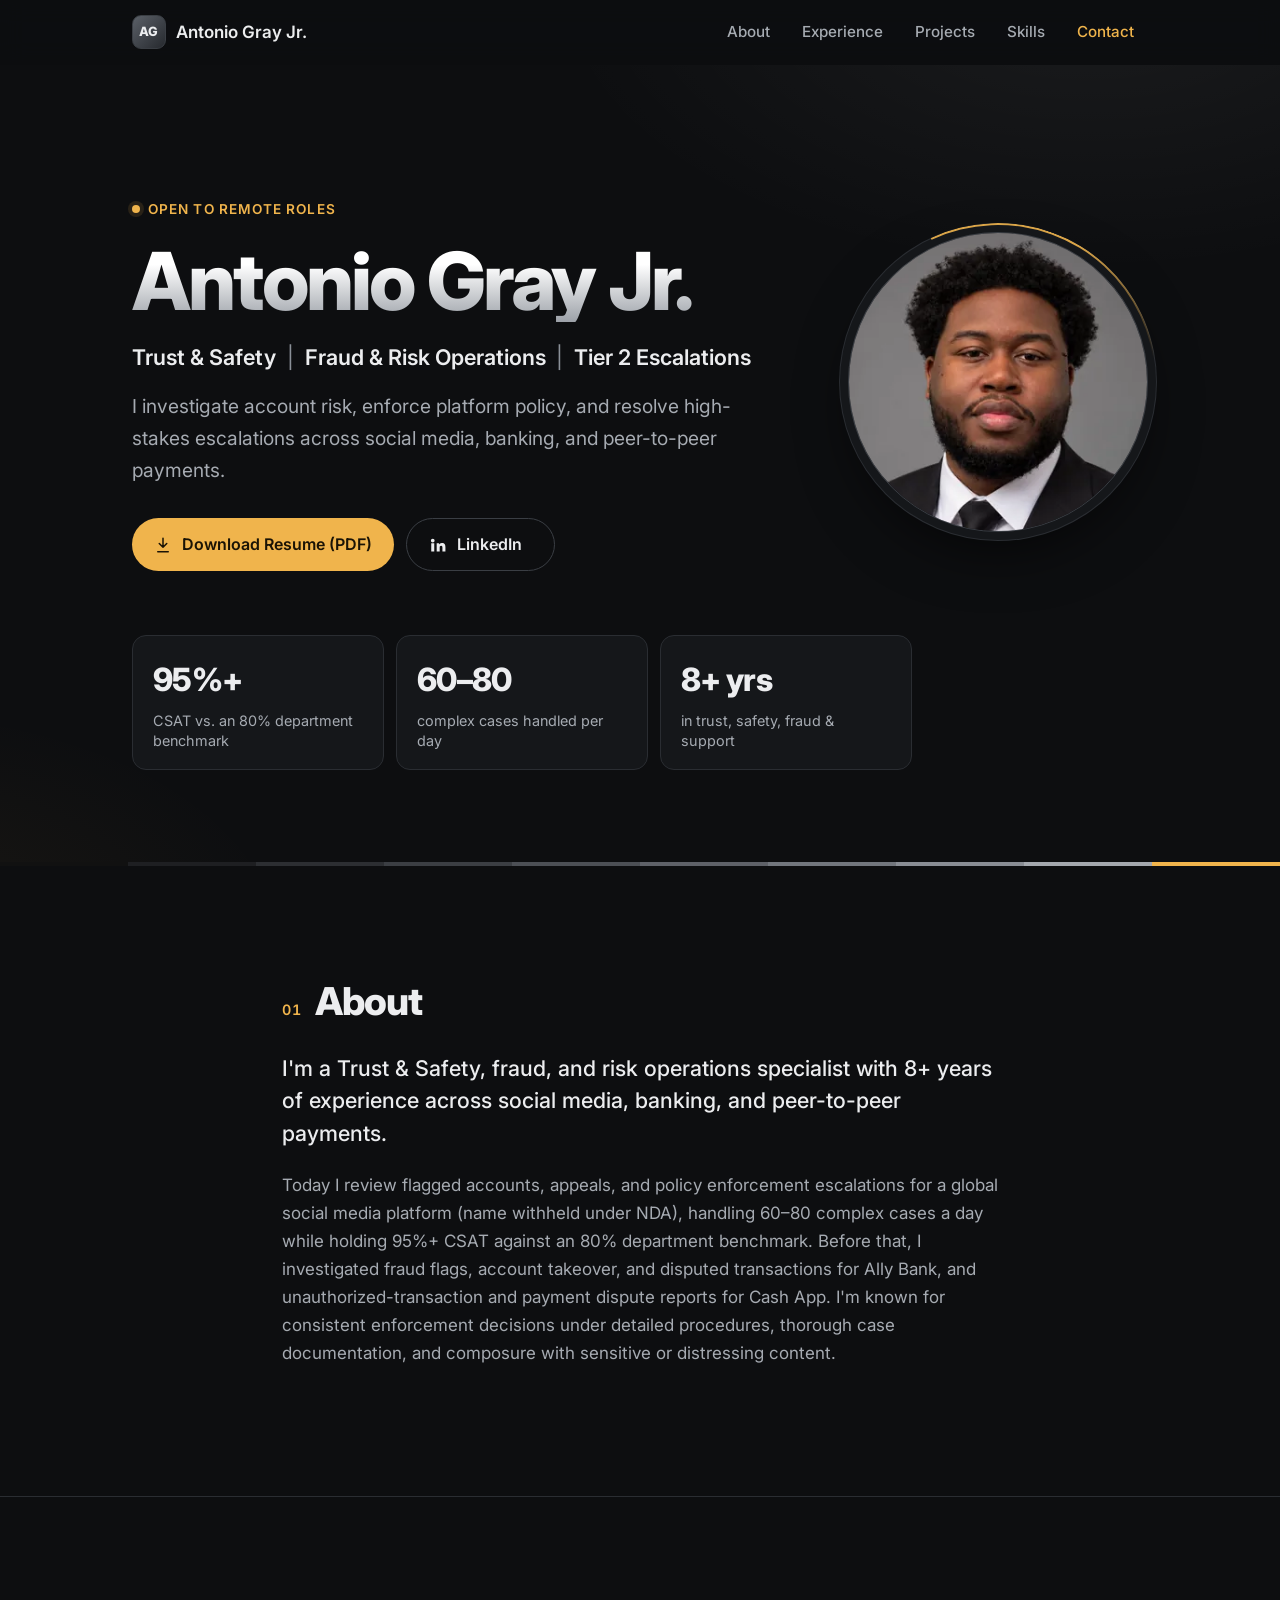
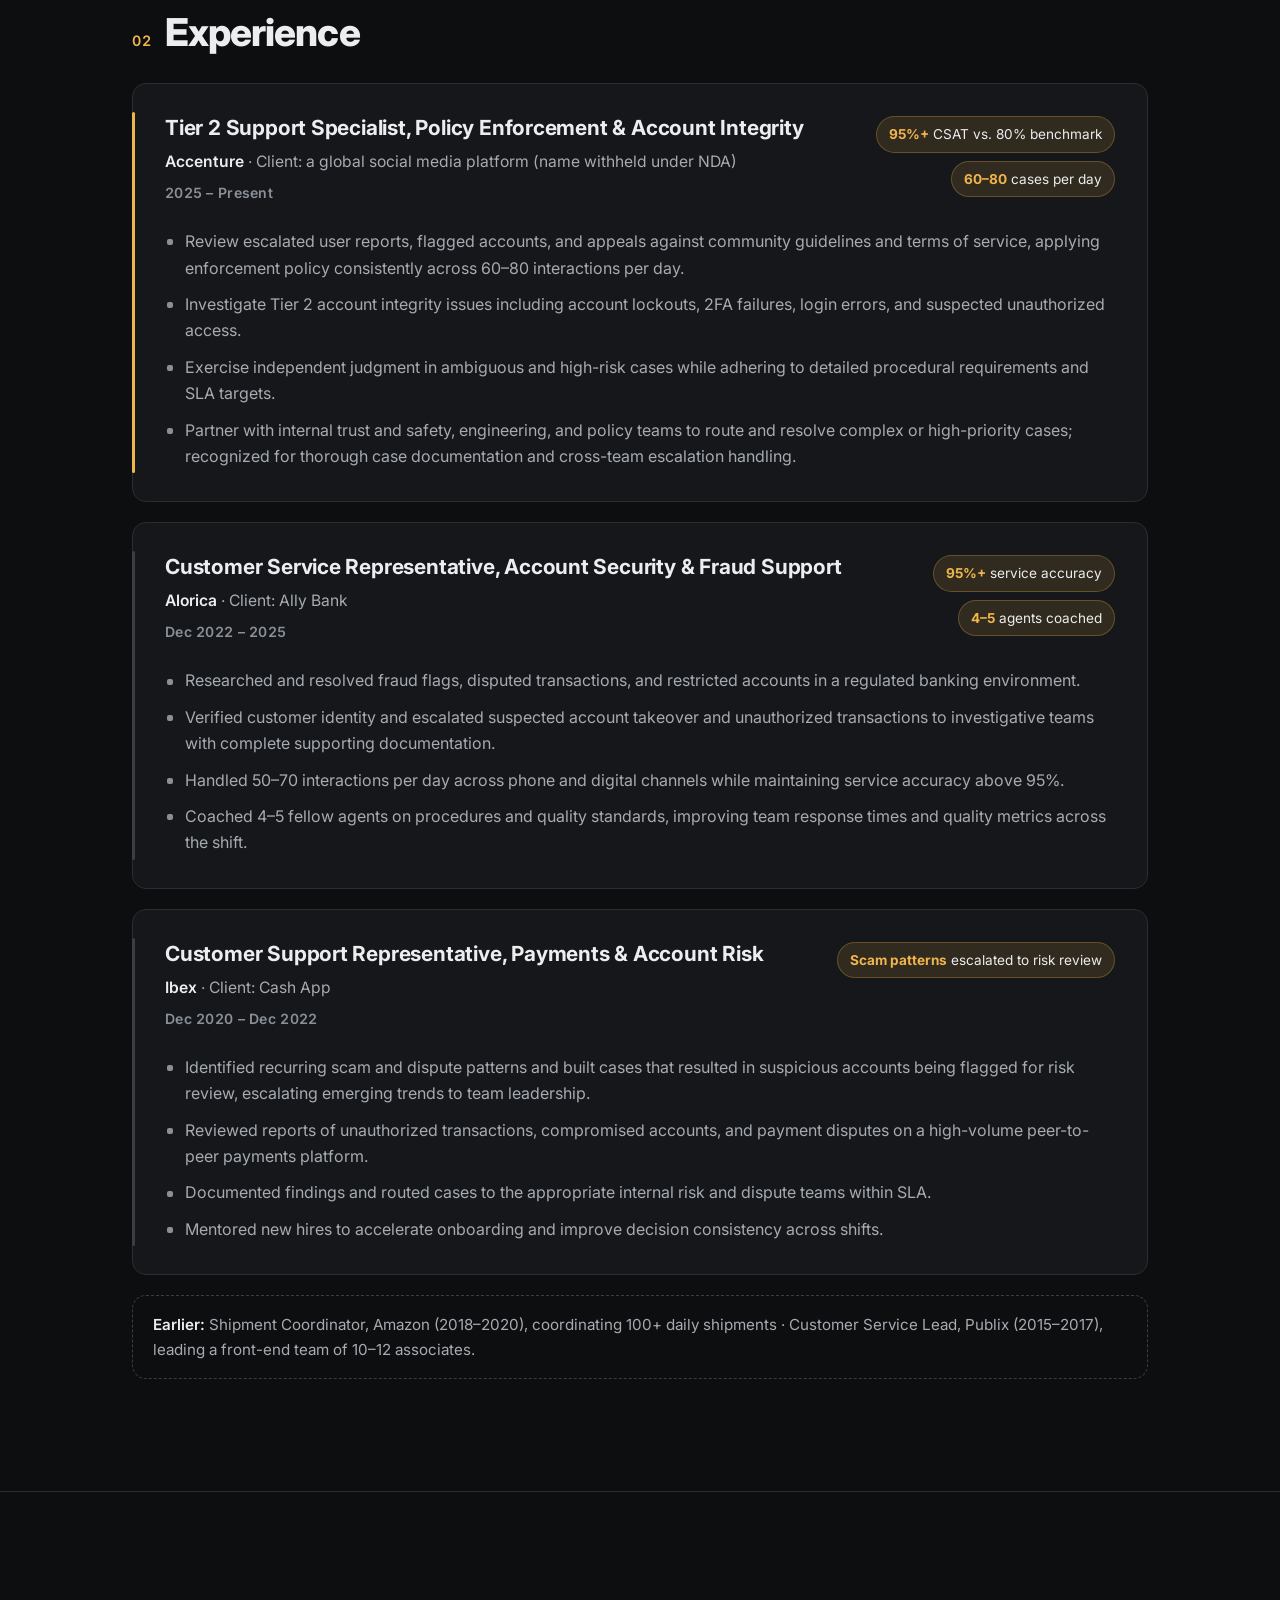
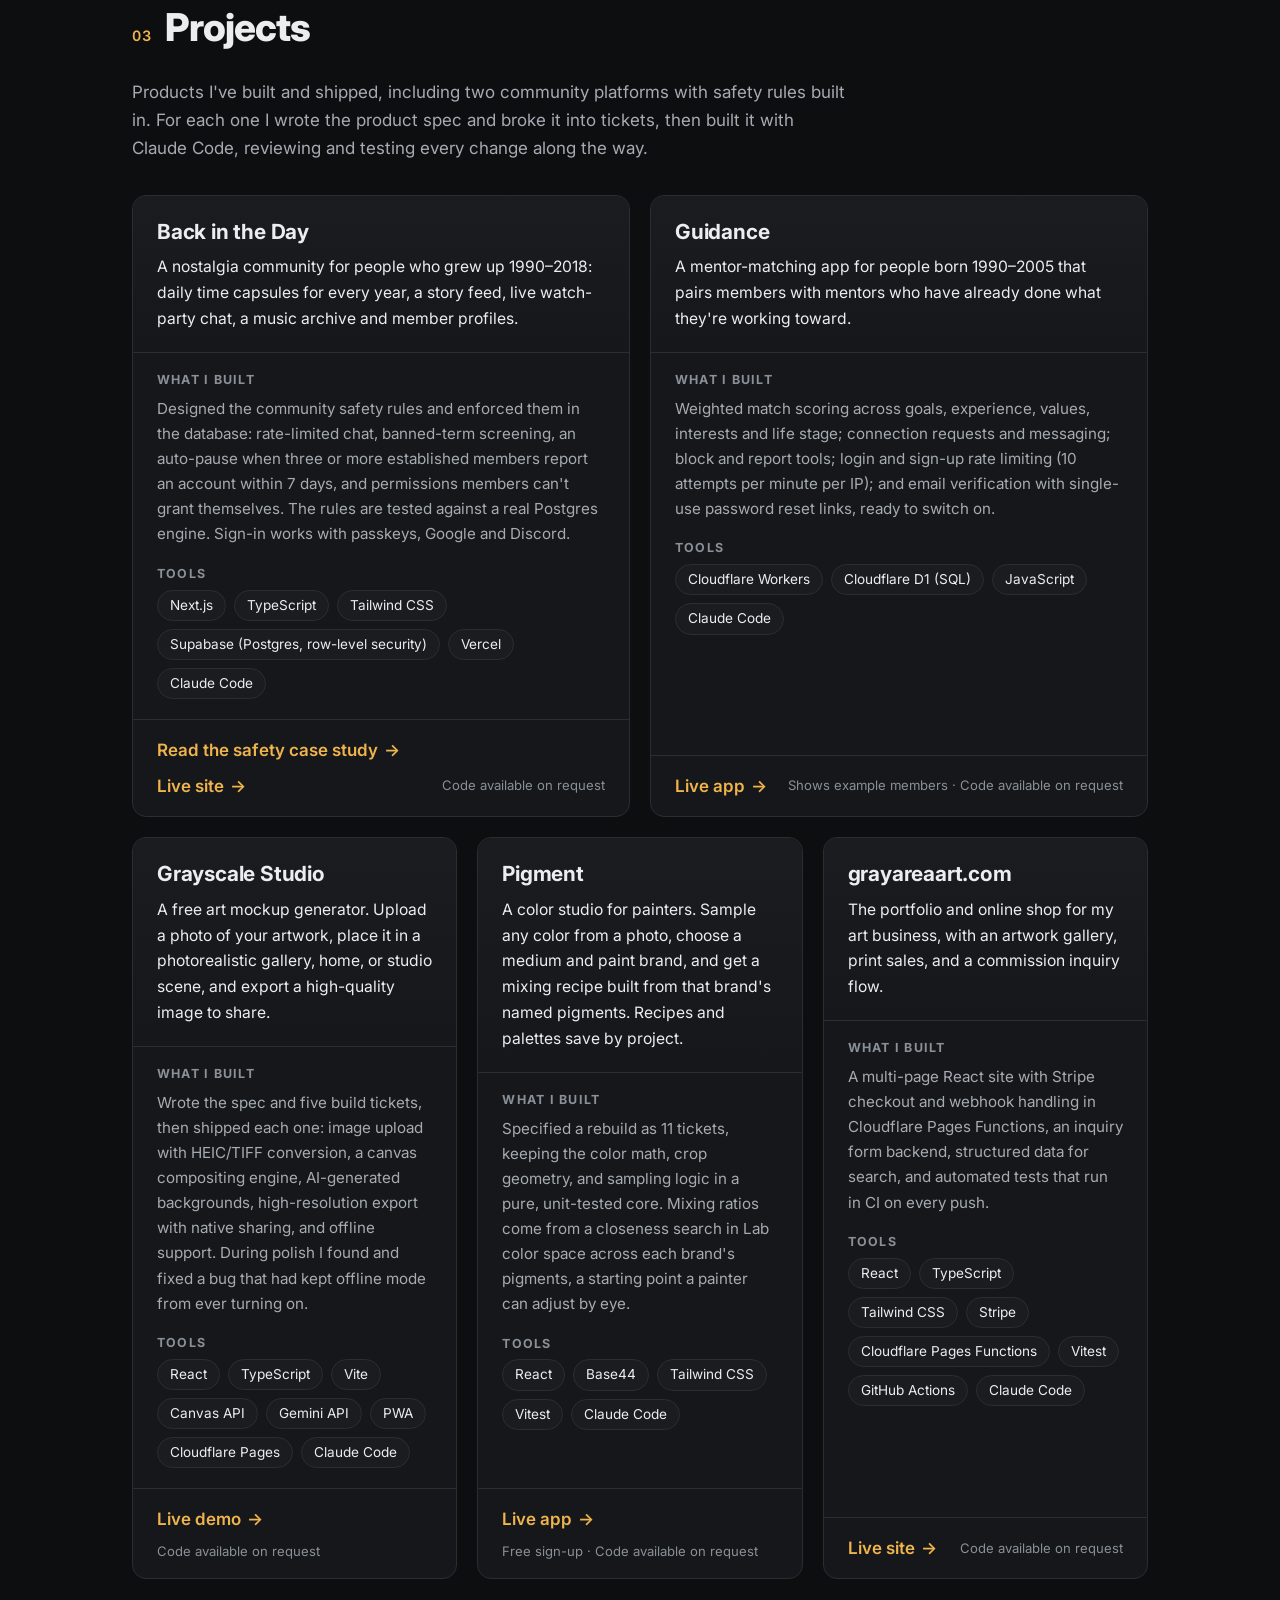
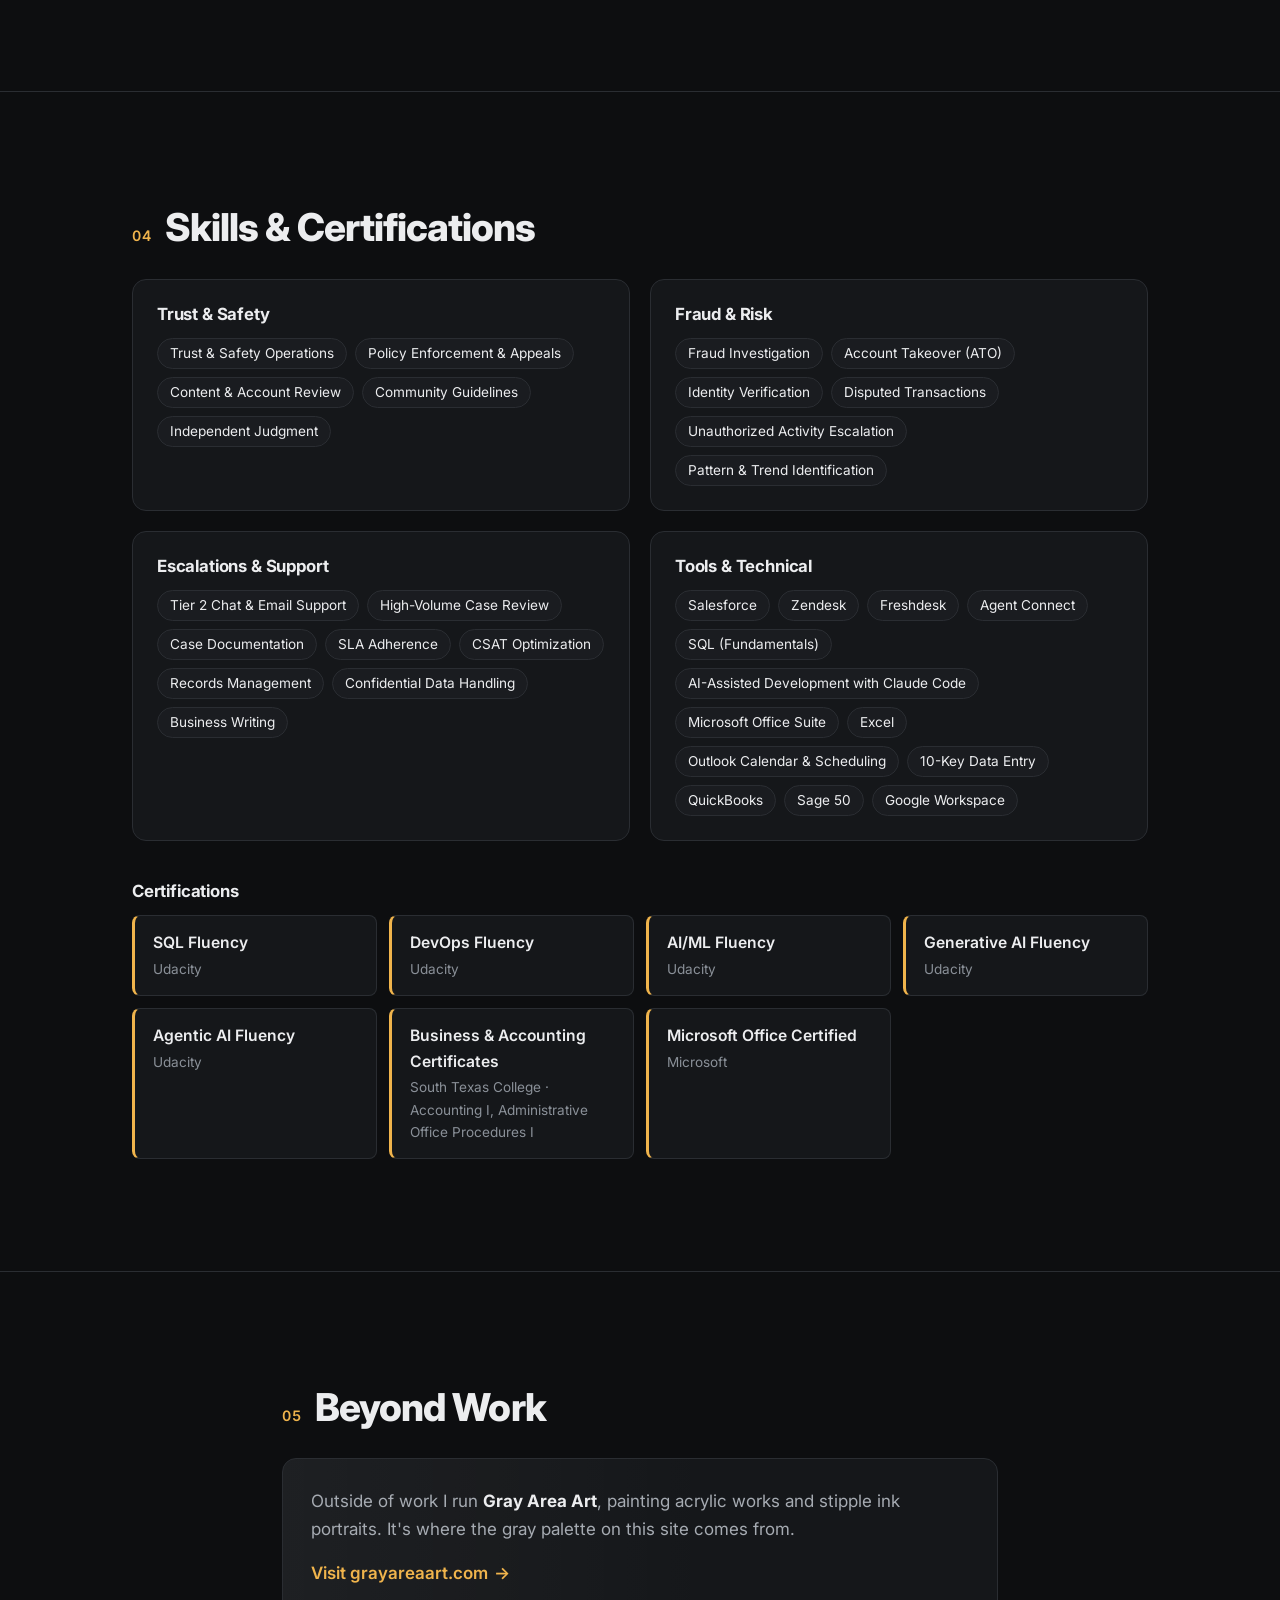
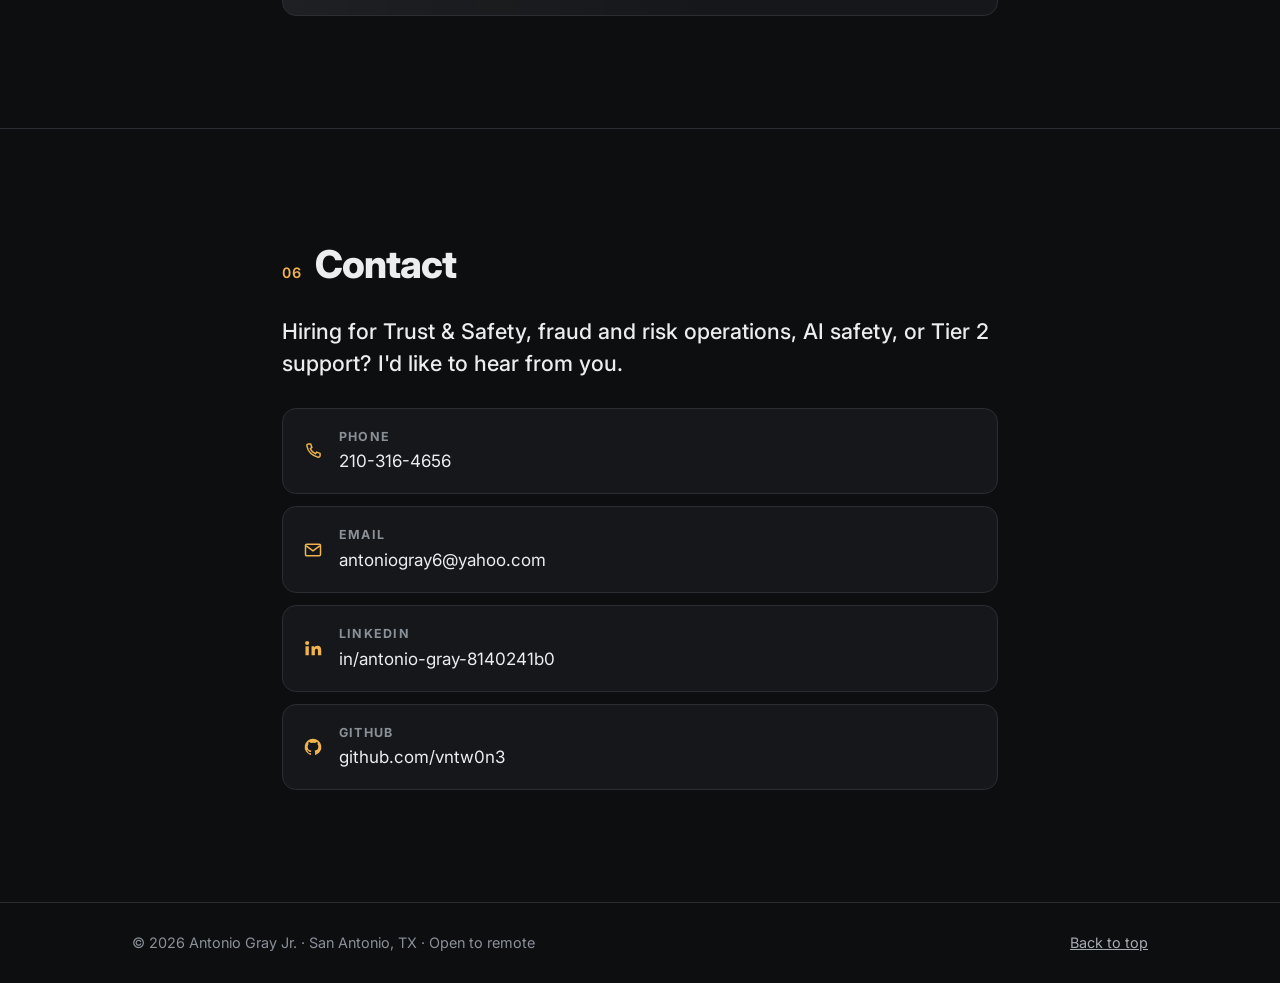
==== commit 9092b5d0: "Add Trust & Safety case study page and Projects section on resume Case study covers Back in the Day'" ====
--- a/index.html
+++ b/index.html
@@ -176,6 +176,7 @@
               </ul>
             </div>
             <div class="project-links">
+              <a class="link-arrow case-link" href="case-study.html">Read the safety case study</a>
               <a class="link-arrow" href="https://www.backinthedayhub.com" target="_blank" rel="noopener">Live site<span class="sr-only"> Back in the Day (opens in a new tab)</span></a>
               <span class="private-note">Code available on request</span>
             </div>
--- a/styles.css
+++ b/styles.css
@@ -441,3 +441,64 @@
 .site-footer p { margin: 0; }
 .site-footer a { color: var(--text-muted); }
 .site-footer a:hover { color: var(--accent); }
+
+/* ---------- Case study page ---------- */
+.case-hero {
+  padding: clamp(48px, 8vw, 88px) 0 clamp(32px, 5vw, 48px);
+  background: radial-gradient(700px 360px at 90% -10%, rgba(255, 255, 255, 0.05), transparent 60%);
+  border-bottom: 1px solid var(--line);
+}
+.back-link { display: inline-block; margin-bottom: 28px; color: var(--text-muted); text-decoration: none; font-size: .95rem; }
+.back-link:hover { color: var(--accent); }
+.case-hero h1 { font-size: clamp(2rem, 5vw, 3rem); font-weight: 800; letter-spacing: -0.03em; line-height: 1.1; }
+.case-hero .pitch { margin-bottom: 28px; }
+.case-facts {
+  display: grid; grid-template-columns: repeat(2, minmax(0, 1fr)); gap: 12px; margin: 0;
+}
+@media (max-width: 560px) { .case-facts { grid-template-columns: 1fr; } }
+.case-facts div { padding: 14px 16px; border-radius: var(--radius-sm); background: var(--bg-raised); border: 1px solid var(--line); }
+.case-facts dt { font-size: .75rem; font-weight: 700; letter-spacing: .1em; text-transform: uppercase; color: var(--text-faint); }
+.case-facts dd { margin: 4px 0 0; font-weight: 600; }
+.case-facts a { color: var(--accent); }
+
+.case-body { padding-top: clamp(40px, 6vw, 64px); padding-bottom: clamp(56px, 8vw, 96px); }
+.case-body section { margin-bottom: clamp(44px, 6vw, 64px); }
+.case-body h2 { font-size: clamp(1.45rem, 3.2vw, 1.85rem); font-weight: 800; letter-spacing: -0.02em; margin-bottom: 16px; }
+.case-body h3 { font-size: 1.1rem; font-weight: 700; margin: 32px 0 12px; color: var(--accent); }
+.case-body p { color: var(--text-muted); }
+.case-body p strong, .case-body li strong { color: var(--text); }
+.case-body a { color: var(--accent); }
+.case-body code {
+  font-family: ui-monospace, "Cascadia Code", Consolas, monospace; font-size: .88em;
+  padding: 1px 6px; border-radius: 5px; background: var(--bg-card); border: 1px solid var(--line); color: var(--text);
+}
+.principles { list-style: none; counter-reset: p; display: grid; gap: 12px; }
+.principles li {
+  counter-increment: p; position: relative; padding: 18px 20px 18px 60px;
+  border-radius: var(--radius); background: var(--bg-raised); border: 1px solid var(--line); color: var(--text-muted);
+}
+.principles li::before {
+  content: counter(p, decimal-leading-zero); position: absolute; left: 20px; top: 18px;
+  font-weight: 800; color: var(--accent); font-variant-numeric: tabular-nums;
+}
+.decision {
+  padding: 20px 22px; margin-bottom: 14px; border-radius: var(--radius);
+  background: var(--bg-raised); border: 1px solid var(--line); border-left: 3px solid var(--accent);
+}
+.decision p { margin-bottom: 10px; font-size: .98rem; }
+.decision p:last-child { margin-bottom: 0; }
+.decision .rule { color: var(--text); font-size: 1.02rem; }
+.decision .label { color: var(--text); font-weight: 700; }
+.case-list { display: grid; gap: 10px; margin-top: 4px; }
+.case-list li { position: relative; padding-left: 20px; color: var(--text-muted); }
+.case-list li::before {
+  content: ""; position: absolute; left: 2px; top: .7em; width: 6px; height: 6px; border-radius: 2px; background: var(--accent);
+}
+.case-close { padding: 28px; border-radius: var(--radius); background: var(--bg-raised); border: 1px solid var(--line); }
+.case-close .hero-actions { margin-top: 20px; }
+
+/* Case-study link on the project card */
+.project-links .case-link { flex-basis: 100%; }
+.case-hero .eyebrow { display: flex; }
+.case-body .btn-primary { color: var(--accent-ink); }
+.case-body .btn-ghost { color: var(--text); }
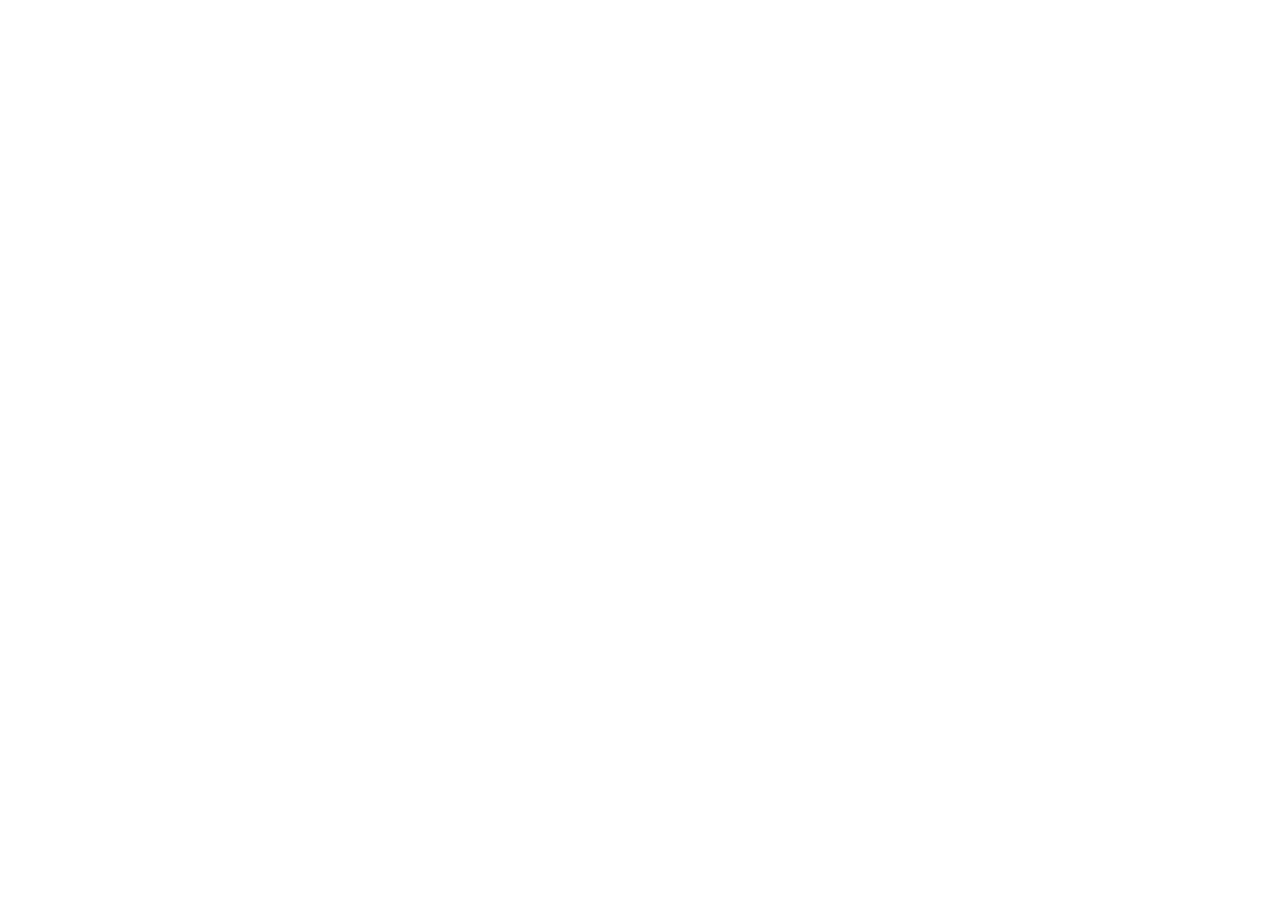
==== commit f3eaeb14: "Redirect GitHub Pages to antoniograyjr.com Co-Authored-By: Claude Sonnet 5.5 <noreply@anthropic.com>" ====
--- a/index.html
+++ b/index.html
@@ -2,359 +2,18 @@
 <html lang="en">
 <head>
   <meta charset="utf-8">
+  <title>Antonio Gray Jr. | Moved to antoniograyjr.com</title>
   <meta name="viewport" content="width=device-width, initial-scale=1">
-  <title>Antonio Gray Jr. | Trust & Safety, Fraud & Risk Operations</title>
-  <meta name="description" content="Antonio Gray Jr. is a Trust & Safety, fraud, and risk operations specialist with 8+ years of experience in policy enforcement, fraud investigation, and Tier 2 escalations. Open to remote roles.">
-  <meta name="theme-color" content="#0d0e10">
-  <meta name="color-scheme" content="dark">
-  <!-- Site is already dark; tells the Dark Reader extension not to re-theme it -->
-  <meta name="darkreader-lock">
-  <meta property="og:type" content="website">
-  <meta property="og:title" content="Antonio Gray Jr. | Trust & Safety, Fraud & Risk Operations">
-  <meta property="og:description" content="8+ years in policy enforcement, fraud investigation, and Tier 2 escalations across social media, banking, and peer-to-peer payments.">
-  <meta property="og:url" content="https://vntw0n3.github.io/antoniograyportfolio/">
-  <meta property="og:image" content="https://vntw0n3.github.io/antoniograyportfolio/img/og-image.jpg">
-  <meta property="og:image:width" content="1200">
-  <meta property="og:image:height" content="630">
-  <meta property="og:image:alt" content="Antonio Gray Jr., professional headshot, with the headline Trust &amp; Safety, Fraud &amp; Risk Operations, Tier 2 Escalations">
-  <meta name="twitter:card" content="summary_large_image">
-  <meta name="twitter:image" content="https://vntw0n3.github.io/antoniograyportfolio/img/og-image.jpg">
-  <link rel="preload" as="image" type="image/webp" imagesrcset="img/headshot-320.webp 320w, img/headshot-640.webp 640w" imagesizes="(max-width: 760px) 132px, 300px">
-  <link rel="icon" href="favicon.svg" type="image/svg+xml">
-  <link rel="preconnect" href="https://fonts.googleapis.com">
-  <link rel="preconnect" href="https://fonts.gstatic.com" crossorigin>
-  <link href="https://fonts.googleapis.com/css2?family=Inter:wght@400;500;600;700;800&display=swap" rel="stylesheet">
-  <link rel="stylesheet" href="styles.css">
-  <script src="script.js" defer></script>
+  <meta name="robots" content="noindex">
+  <link rel="canonical" href="https://antoniograyjr.com/">
+  <meta http-equiv="refresh" content="0; url=https://antoniograyjr.com/">
+  <script>
+    // Keep the page path: /antoniograyportfolio/case-study.html -> /case-study.html
+    var path = location.pathname.replace(/^\/antoniograyportfolio\/?/, "/");
+    location.replace("https://antoniograyjr.com" + path + location.search + location.hash);
+  </script>
 </head>
 <body>
-  <a class="skip-link" href="#main">Skip to content</a>
-
-  <header class="site-header">
-    <nav class="nav container" aria-label="Primary">
-      <a class="brand" href="#top" aria-label="Antonio Gray Jr., back to top">
-        <span class="brand-mark" aria-hidden="true">AG</span>
-        <span class="brand-name">Antonio Gray Jr.</span>
-      </a>
-      <button class="nav-toggle" type="button" aria-expanded="false" aria-controls="nav-menu">
-        <span class="sr-only">Menu</span>
-        <span class="nav-toggle-bar" aria-hidden="true"></span>
-      </button>
-      <ul class="nav-menu" id="nav-menu">
-        <li><a href="#about">About</a></li>
-        <li><a href="#experience">Experience</a></li>
-        <li><a href="#projects">Projects</a></li>
-        <li><a href="#skills">Skills</a></li>
-        <li><a href="#contact">Contact</a></li>
-      </ul>
-    </nav>
-  </header>
-
-  <main id="main">
-    <!-- Hero -->
-    <section class="hero" id="top" aria-labelledby="hero-title">
-      <div class="container">
-        <div class="hero-grid">
-        <div class="hero-photo">
-          <picture>
-            <source type="image/webp" srcset="img/headshot-320.webp 320w, img/headshot-640.webp 640w" sizes="(max-width: 760px) 132px, 300px">
-            <img src="img/headshot-640.jpg" srcset="img/headshot-320.jpg 320w, img/headshot-640.jpg 640w" sizes="(max-width: 760px) 132px, 300px" width="640" height="640" alt="Antonio Gray Jr., professional headshot" fetchpriority="high" decoding="async">
-          </picture>
-        </div>
-        <div class="hero-text">
-        <p class="eyebrow">Open to remote roles</p>
-        <h1 id="hero-title">Antonio Gray Jr.</h1>
-        <p class="headline"><span class="hl">Trust &amp; Safety</span><span class="sep" aria-hidden="true">|</span><span class="hl">Fraud &amp; Risk Operations</span><span class="sep" aria-hidden="true">|</span><span class="hl">Tier 2 Escalations</span></p>
-        <p class="pitch">I investigate account risk, enforce platform policy, and resolve high-stakes escalations across social media, banking, and peer-to-peer payments.</p>
-        <div class="hero-actions">
-          <a class="btn btn-primary" href="resume/Antonio_Gray_Jr_Resume.pdf" download>
-            <svg aria-hidden="true" viewBox="0 0 24 24" width="18" height="18"><path d="M12 3v12m0 0-5-5m5 5 5-5M5 21h14" fill="none" stroke="currentColor" stroke-width="2" stroke-linecap="round" stroke-linejoin="round"/></svg>
-            Download Resume (PDF)
-          </a>
-          <a class="btn btn-ghost" href="https://www.linkedin.com/in/antonio-gray-8140241b0" target="_blank" rel="noopener">
-            <svg aria-hidden="true" viewBox="0 0 24 24" width="18" height="18"><path fill="currentColor" d="M4.98 3.5a2.5 2.5 0 1 1 0 5 2.5 2.5 0 0 1 0-5ZM3 9.75h4v11H3v-11Zm6.5 0h3.8v1.5h.05c.53-.95 1.83-1.95 3.77-1.95 4.03 0 4.78 2.5 4.78 5.75v5.7h-4v-5.05c0-1.2-.02-2.75-1.7-2.75-1.7 0-1.95 1.3-1.95 2.66v5.14h-4v-11Z"/></svg>
-            LinkedIn<span class="sr-only"> (opens in a new tab)</span>
-          </a>
-        </div>
-        </div>
-        </div>
-        <ul class="stats" aria-label="Highlights">
-          <li><strong>95%+</strong><span>CSAT vs. an 80% department benchmark</span></li>
-          <li><strong>60–80</strong><span>complex cases handled per day</span></li>
-          <li><strong>8+ yrs</strong><span>in trust, safety, fraud &amp; support</span></li>
-        </ul>
-      </div>
-      <div class="grayscale-bar" aria-hidden="true"></div>
-    </section>
-
-    <!-- About -->
-    <section class="section" id="about" aria-labelledby="about-title">
-      <div class="container narrow">
-        <h2 class="section-title" id="about-title"><span class="num" aria-hidden="true">01</span>About</h2>
-        <p class="lead">I'm a Trust &amp; Safety, fraud, and risk operations specialist with 8+ years of experience across social media, banking, and peer-to-peer payments.</p>
-        <p>Today I review flagged accounts, appeals, and policy enforcement escalations for a global social media platform (name withheld under NDA), handling 60–80 complex cases a day while holding 95%+ CSAT against an 80% department benchmark. Before that, I investigated fraud flags, account takeover, and disputed transactions for Ally Bank, and unauthorized-transaction and payment dispute reports for Cash App. I'm known for consistent enforcement decisions under detailed procedures, thorough case documentation, and composure with sensitive or distressing content.</p>
-      </div>
-    </section>
-
-    <!-- Experience -->
-    <section class="section" id="experience" aria-labelledby="experience-title">
-      <div class="container">
-        <h2 class="section-title" id="experience-title"><span class="num" aria-hidden="true">02</span>Experience</h2>
-        <ol class="timeline">
-          <li class="job">
-            <div class="job-head">
-              <h3>Tier 2 Support Specialist, Policy Enforcement &amp; Account Integrity</h3>
-              <p class="job-meta"><span class="org">Accenture</span> · Client: a global social media platform (name withheld under NDA)</p>
-              <p class="job-dates">2025 – Present</p>
-            </div>
-            <ul class="job-highlights" aria-label="Key results">
-              <li><strong>95%+</strong> CSAT vs. 80% benchmark</li>
-              <li><strong>60–80</strong> cases per day</li>
-            </ul>
-            <ul class="job-points">
-              <li>Review escalated user reports, flagged accounts, and appeals against community guidelines and terms of service, applying enforcement policy consistently across 60–80 interactions per day.</li>
-              <li>Investigate Tier 2 account integrity issues including account lockouts, 2FA failures, login errors, and suspected unauthorized access.</li>
-              <li>Exercise independent judgment in ambiguous and high-risk cases while adhering to detailed procedural requirements and SLA targets.</li>
-              <li>Partner with internal trust and safety, engineering, and policy teams to route and resolve complex or high-priority cases; recognized for thorough case documentation and cross-team escalation handling.</li>
-            </ul>
-          </li>
-          <li class="job">
-            <div class="job-head">
-              <h3>Customer Service Representative, Account Security &amp; Fraud Support</h3>
-              <p class="job-meta"><span class="org">Alorica</span> · Client: Ally Bank</p>
-              <p class="job-dates">Dec 2022 – 2025</p>
-            </div>
-            <ul class="job-highlights" aria-label="Key results">
-              <li><strong>95%+</strong> service accuracy</li>
-              <li><strong>4–5</strong> agents coached</li>
-            </ul>
-            <ul class="job-points">
-              <li>Researched and resolved fraud flags, disputed transactions, and restricted accounts in a regulated banking environment.</li>
-              <li>Verified customer identity and escalated suspected account takeover and unauthorized transactions to investigative teams with complete supporting documentation.</li>
-              <li>Handled 50–70 interactions per day across phone and digital channels while maintaining service accuracy above 95%.</li>
-              <li>Coached 4–5 fellow agents on procedures and quality standards, improving team response times and quality metrics across the shift.</li>
-            </ul>
-          </li>
-          <li class="job">
-            <div class="job-head">
-              <h3>Customer Support Representative, Payments &amp; Account Risk</h3>
-              <p class="job-meta"><span class="org">Ibex</span> · Client: Cash App</p>
-              <p class="job-dates">Dec 2020 – Dec 2022</p>
-            </div>
-            <ul class="job-highlights" aria-label="Key results">
-              <li><strong>Scam patterns</strong> escalated to risk review</li>
-            </ul>
-            <ul class="job-points">
-              <li>Identified recurring scam and dispute patterns and built cases that resulted in suspicious accounts being flagged for risk review, escalating emerging trends to team leadership.</li>
-              <li>Reviewed reports of unauthorized transactions, compromised accounts, and payment disputes on a high-volume peer-to-peer payments platform.</li>
-              <li>Documented findings and routed cases to the appropriate internal risk and dispute teams within SLA.</li>
-              <li>Mentored new hires to accelerate onboarding and improve decision consistency across shifts.</li>
-            </ul>
-          </li>
-        </ol>
-        <p class="earlier"><span>Earlier:</span> Shipment Coordinator, Amazon (2018–2020), coordinating 100+ daily shipments · Customer Service Lead, Publix (2015–2017), leading a front-end team of 10–12 associates.</p>
-      </div>
-    </section>
-
-    <!-- Projects -->
-    <section class="section" id="projects" aria-labelledby="projects-title">
-      <div class="container">
-        <h2 class="section-title" id="projects-title"><span class="num" aria-hidden="true">03</span>Projects</h2>
-        <p class="section-intro">Products I've built and shipped, including two community platforms with safety rules built in. For each one I wrote the product spec and broke it into tickets, then built it with Claude Code, reviewing and testing every change along the way.</p>
-        <div class="projects">
-          <article class="project featured">
-            <div class="project-top">
-              <h3>Back in the Day</h3>
-              <p class="project-what">A nostalgia community for people who grew up 1990–2018: daily time capsules for every year, a story feed, live watch-party chat, a music archive and member profiles.</p>
-            </div>
-            <div class="project-body">
-              <h4>What I built</h4>
-              <p>Designed the community safety rules and enforced them in the database: rate-limited chat, banned-term screening, an auto-pause when three or more established members report an account within 7 days, and permissions members can't grant themselves. The rules are tested against a real Postgres engine. Sign-in works with passkeys, Google and Discord.</p>
-              <h4>Tools</h4>
-              <ul class="tags" aria-label="Tools">
-                <li>Next.js</li><li>TypeScript</li><li>Tailwind CSS</li><li>Supabase (Postgres, row-level security)</li><li>Vercel</li><li>Claude Code</li>
-              </ul>
-            </div>
-            <div class="project-links">
-              <a class="link-arrow case-link" href="case-study.html">Read the safety case study</a>
-              <a class="link-arrow" href="https://www.backinthedayhub.com" target="_blank" rel="noopener">Live site<span class="sr-only"> Back in the Day (opens in a new tab)</span></a>
-              <span class="private-note">Code available on request</span>
-            </div>
-          </article>
-
-          <article class="project featured">
-            <div class="project-top">
-              <h3>Guidance</h3>
-              <p class="project-what">A mentor-matching app for people born 1990–2005 that pairs members with mentors who have already done what they're working toward.</p>
-            </div>
-            <div class="project-body">
-              <h4>What I built</h4>
-              <p>Weighted match scoring across goals, experience, values, interests and life stage; connection requests and messaging; block and report tools; login and sign-up rate limiting (10 attempts per minute per IP); and email verification with single-use password reset links, ready to switch on.</p>
-              <h4>Tools</h4>
-              <ul class="tags" aria-label="Tools">
-                <li>Cloudflare Workers</li><li>Cloudflare D1 (SQL)</li><li>JavaScript</li><li>Claude Code</li>
-              </ul>
-            </div>
-            <div class="project-links">
-              <a class="link-arrow" href="https://guidance.antoniogray6.workers.dev" target="_blank" rel="noopener">Live app<span class="sr-only"> Guidance (opens in a new tab)</span></a>
-              <span class="private-note">Shows example members · Code available on request</span>
-            </div>
-          </article>
-
-          <article class="project">
-            <div class="project-top">
-              <h3>Grayscale Studio</h3>
-              <p class="project-what">A free art mockup generator. Upload a photo of your artwork, place it in a photorealistic gallery, home, or studio scene, and export a high-quality image to share.</p>
-            </div>
-            <div class="project-body">
-              <h4>What I built</h4>
-              <p>Wrote the spec and five build tickets, then shipped each one: image upload with HEIC/TIFF conversion, a canvas compositing engine, AI-generated backgrounds, high-resolution export with native sharing, and offline support. During polish I found and fixed a bug that had kept offline mode from ever turning on.</p>
-              <h4>Tools</h4>
-              <ul class="tags" aria-label="Tools">
-                <li>React</li><li>TypeScript</li><li>Vite</li><li>Canvas API</li><li>Gemini API</li><li>PWA</li><li>Cloudflare Pages</li><li>Claude Code</li>
-              </ul>
-            </div>
-            <div class="project-links">
-              <a class="link-arrow" href="https://grayscale-studio.pages.dev" target="_blank" rel="noopener">Live demo<span class="sr-only"> of Grayscale Studio (opens in a new tab)</span></a>
-              <span class="private-note">Code available on request</span>
-            </div>
-          </article>
-
-          <article class="project">
-            <div class="project-top">
-              <h3>Pigment</h3>
-              <p class="project-what">A color studio for painters. Sample any color from a photo, choose a medium and paint brand, and get a mixing recipe built from that brand's named pigments. Recipes and palettes save by project.</p>
-            </div>
-            <div class="project-body">
-              <h4>What I built</h4>
-              <p>Specified a rebuild as 11 tickets, keeping the color math, crop geometry, and sampling logic in a pure, unit-tested core. Mixing ratios come from a closeness search in Lab color space across each brand's pigments, a starting point a painter can adjust by eye.</p>
-              <h4>Tools</h4>
-              <ul class="tags" aria-label="Tools">
-                <li>React</li><li>Base44</li><li>Tailwind CSS</li><li>Vitest</li><li>Claude Code</li>
-              </ul>
-            </div>
-            <div class="project-links">
-              <a class="link-arrow" href="https://pigment-pilot-mix.base44.app" target="_blank" rel="noopener">Live app<span class="sr-only"> for Pigment (opens in a new tab)</span></a>
-              <span class="private-note">Free sign-up · Code available on request</span>
-            </div>
-          </article>
-
-          <article class="project">
-            <div class="project-top">
-              <h3>grayareaart.com</h3>
-              <p class="project-what">The portfolio and online shop for my art business, with an artwork gallery, print sales, and a commission inquiry flow.</p>
-            </div>
-            <div class="project-body">
-              <h4>What I built</h4>
-              <p>A multi-page React site with Stripe checkout and webhook handling in Cloudflare Pages Functions, an inquiry form backend, structured data for search, and automated tests that run in CI on every push.</p>
-              <h4>Tools</h4>
-              <ul class="tags" aria-label="Tools">
-                <li>React</li><li>TypeScript</li><li>Tailwind CSS</li><li>Stripe</li><li>Cloudflare Pages Functions</li><li>Vitest</li><li>GitHub Actions</li><li>Claude Code</li>
-              </ul>
-            </div>
-            <div class="project-links">
-              <a class="link-arrow" href="https://grayareaart.com" target="_blank" rel="noopener">Live site<span class="sr-only"> grayareaart.com (opens in a new tab)</span></a>
-              <span class="private-note">Code available on request</span>
-            </div>
-          </article>
-        </div>
-      </div>
-    </section>
-
-    <!-- Skills & Certifications -->
-    <section class="section" id="skills" aria-labelledby="skills-title">
-      <div class="container">
-        <h2 class="section-title" id="skills-title"><span class="num" aria-hidden="true">04</span>Skills &amp; Certifications</h2>
-        <div class="skills-grid">
-          <div class="skill-group">
-            <h3>Trust &amp; Safety</h3>
-            <ul class="tags">
-              <li>Trust &amp; Safety Operations</li><li>Policy Enforcement &amp; Appeals</li><li>Content &amp; Account Review</li><li>Community Guidelines</li><li>Independent Judgment</li>
-            </ul>
-          </div>
-          <div class="skill-group">
-            <h3>Fraud &amp; Risk</h3>
-            <ul class="tags">
-              <li>Fraud Investigation</li><li>Account Takeover (ATO)</li><li>Identity Verification</li><li>Disputed Transactions</li><li>Unauthorized Activity Escalation</li><li>Pattern &amp; Trend Identification</li>
-            </ul>
-          </div>
-          <div class="skill-group">
-            <h3>Escalations &amp; Support</h3>
-            <ul class="tags">
-              <li>Tier 2 Chat &amp; Email Support</li><li>High-Volume Case Review</li><li>Case Documentation</li><li>SLA Adherence</li><li>CSAT Optimization</li><li>Records Management</li><li>Confidential Data Handling</li><li>Business Writing</li>
-            </ul>
-          </div>
-          <div class="skill-group">
-            <h3>Tools &amp; Technical</h3>
-            <ul class="tags">
-              <li>Salesforce</li><li>Zendesk</li><li>Freshdesk</li><li>Agent Connect</li><li>SQL (Fundamentals)</li><li>AI-Assisted Development with Claude Code</li><li>Microsoft Office Suite</li><li>Excel</li><li>Outlook Calendar &amp; Scheduling</li><li>10-Key Data Entry</li><li>QuickBooks</li><li>Sage 50</li><li>Google Workspace</li>
-            </ul>
-          </div>
-        </div>
-        <h3 class="certs-title">Certifications</h3>
-        <ul class="certs">
-          <li><span class="cert-name">SQL Fluency</span><span class="cert-issuer">Udacity</span></li>
-          <li><span class="cert-name">DevOps Fluency</span><span class="cert-issuer">Udacity</span></li>
-          <li><span class="cert-name">AI/ML Fluency</span><span class="cert-issuer">Udacity</span></li>
-          <li><span class="cert-name">Generative AI Fluency</span><span class="cert-issuer">Udacity</span></li>
-          <li><span class="cert-name">Agentic AI Fluency</span><span class="cert-issuer">Udacity</span></li>
-          <li><span class="cert-name">Business &amp; Accounting Certificates</span><span class="cert-issuer">South Texas College · Accounting I, Administrative Office Procedures I</span></li>
-          <li><span class="cert-name">Microsoft Office Certified</span><span class="cert-issuer">Microsoft</span></li>
-        </ul>
-      </div>
-    </section>
-
-    <!-- Beyond Work -->
-    <section class="section" id="beyond" aria-labelledby="beyond-title">
-      <div class="container narrow">
-        <h2 class="section-title" id="beyond-title"><span class="num" aria-hidden="true">05</span>Beyond Work</h2>
-        <div class="beyond">
-          <p>Outside of work I run <strong>Gray Area Art</strong>, painting acrylic works and stipple ink portraits. It's where the gray palette on this site comes from.</p>
-          <a class="link-arrow" href="https://grayareaart.com" target="_blank" rel="noopener">Visit grayareaart.com<span class="sr-only"> (opens in a new tab)</span></a>
-        </div>
-      </div>
-    </section>
-
-    <!-- Contact -->
-    <section class="section contact" id="contact" aria-labelledby="contact-title">
-      <div class="container narrow">
-        <h2 class="section-title" id="contact-title"><span class="num" aria-hidden="true">06</span>Contact</h2>
-        <p class="lead">Hiring for Trust &amp; Safety, fraud and risk operations, AI safety, or Tier 2 support? I'd like to hear from you.</p>
-        <ul class="contact-list">
-          <li>
-            <a href="tel:+12103164656">
-              <svg aria-hidden="true" viewBox="0 0 24 24" width="20" height="20"><path d="M6.6 3.5h2.6l1.5 4.2-2 1.4a11.5 11.5 0 0 0 6.2 6.2l1.4-2 4.2 1.5v2.6a2 2 0 0 1-2.2 2A16.5 16.5 0 0 1 4.6 5.7a2 2 0 0 1 2-2.2Z" fill="none" stroke="currentColor" stroke-width="1.8" stroke-linejoin="round"/></svg>
-              <span><span class="contact-label">Phone</span>210-316-4656</span>
-            </a>
-          </li>
-          <li>
-            <a href="mailto:antoniogray6@yahoo.com">
-              <svg aria-hidden="true" viewBox="0 0 24 24" width="20" height="20"><path d="M3 6.5A1.5 1.5 0 0 1 4.5 5h15A1.5 1.5 0 0 1 21 6.5v11a1.5 1.5 0 0 1-1.5 1.5h-15A1.5 1.5 0 0 1 3 17.5v-11Zm1 .5 8 6 8-6" fill="none" stroke="currentColor" stroke-width="1.8" stroke-linejoin="round"/></svg>
-              <span><span class="contact-label">Email</span>antoniogray6@yahoo.com</span>
-            </a>
-          </li>
-          <li>
-            <a href="https://www.linkedin.com/in/antonio-gray-8140241b0" target="_blank" rel="noopener">
-              <svg aria-hidden="true" viewBox="0 0 24 24" width="20" height="20"><path fill="currentColor" d="M4.98 3.5a2.5 2.5 0 1 1 0 5 2.5 2.5 0 0 1 0-5ZM3 9.75h4v11H3v-11Zm6.5 0h3.8v1.5h.05c.53-.95 1.83-1.95 3.77-1.95 4.03 0 4.78 2.5 4.78 5.75v5.7h-4v-5.05c0-1.2-.02-2.75-1.7-2.75-1.7 0-1.95 1.3-1.95 2.66v5.14h-4v-11Z"/></svg>
-              <span><span class="contact-label">LinkedIn</span>in/antonio-gray-8140241b0<span class="sr-only"> (opens in a new tab)</span></span>
-            </a>
-          </li>
-          <li>
-            <a href="https://github.com/vntw0n3" target="_blank" rel="noopener">
-              <svg aria-hidden="true" viewBox="0 0 24 24" width="20" height="20"><path fill="currentColor" d="M12 2a10 10 0 0 0-3.16 19.49c.5.09.68-.22.68-.48v-1.7c-2.78.6-3.37-1.34-3.37-1.34-.45-1.16-1.11-1.47-1.11-1.47-.91-.62.07-.6.07-.6 1 .07 1.53 1.03 1.53 1.03.9 1.52 2.34 1.08 2.91.83.09-.65.35-1.09.63-1.34-2.22-.25-4.55-1.11-4.55-4.94 0-1.09.39-1.98 1.03-2.68-.1-.25-.45-1.27.1-2.65 0 0 .84-.27 2.75 1.02a9.56 9.56 0 0 1 5 0c1.91-1.3 2.75-1.02 2.75-1.02.55 1.38.2 2.4.1 2.65.64.7 1.03 1.59 1.03 2.68 0 3.84-2.34 4.68-4.57 4.93.36.31.68.92.68 1.85v2.74c0 .27.18.58.69.48A10 10 0 0 0 12 2Z"/></svg>
-              <span><span class="contact-label">GitHub</span>github.com/vntw0n3<span class="sr-only"> (opens in a new tab)</span></span>
-            </a>
-          </li>
-        </ul>
-      </div>
-    </section>
-  </main>
-
-  <footer class="site-footer">
-    <div class="container">
-      <p>© <span data-year>2026</span> Antonio Gray Jr. · San Antonio, TX · Open to remote</p>
-      <a href="#top">Back to top</a>
-    </div>
-  </footer>
+  <p>This portfolio has moved to <a href="https://antoniograyjr.com/">antoniograyjr.com</a>.</p>
 </body>
 </html>
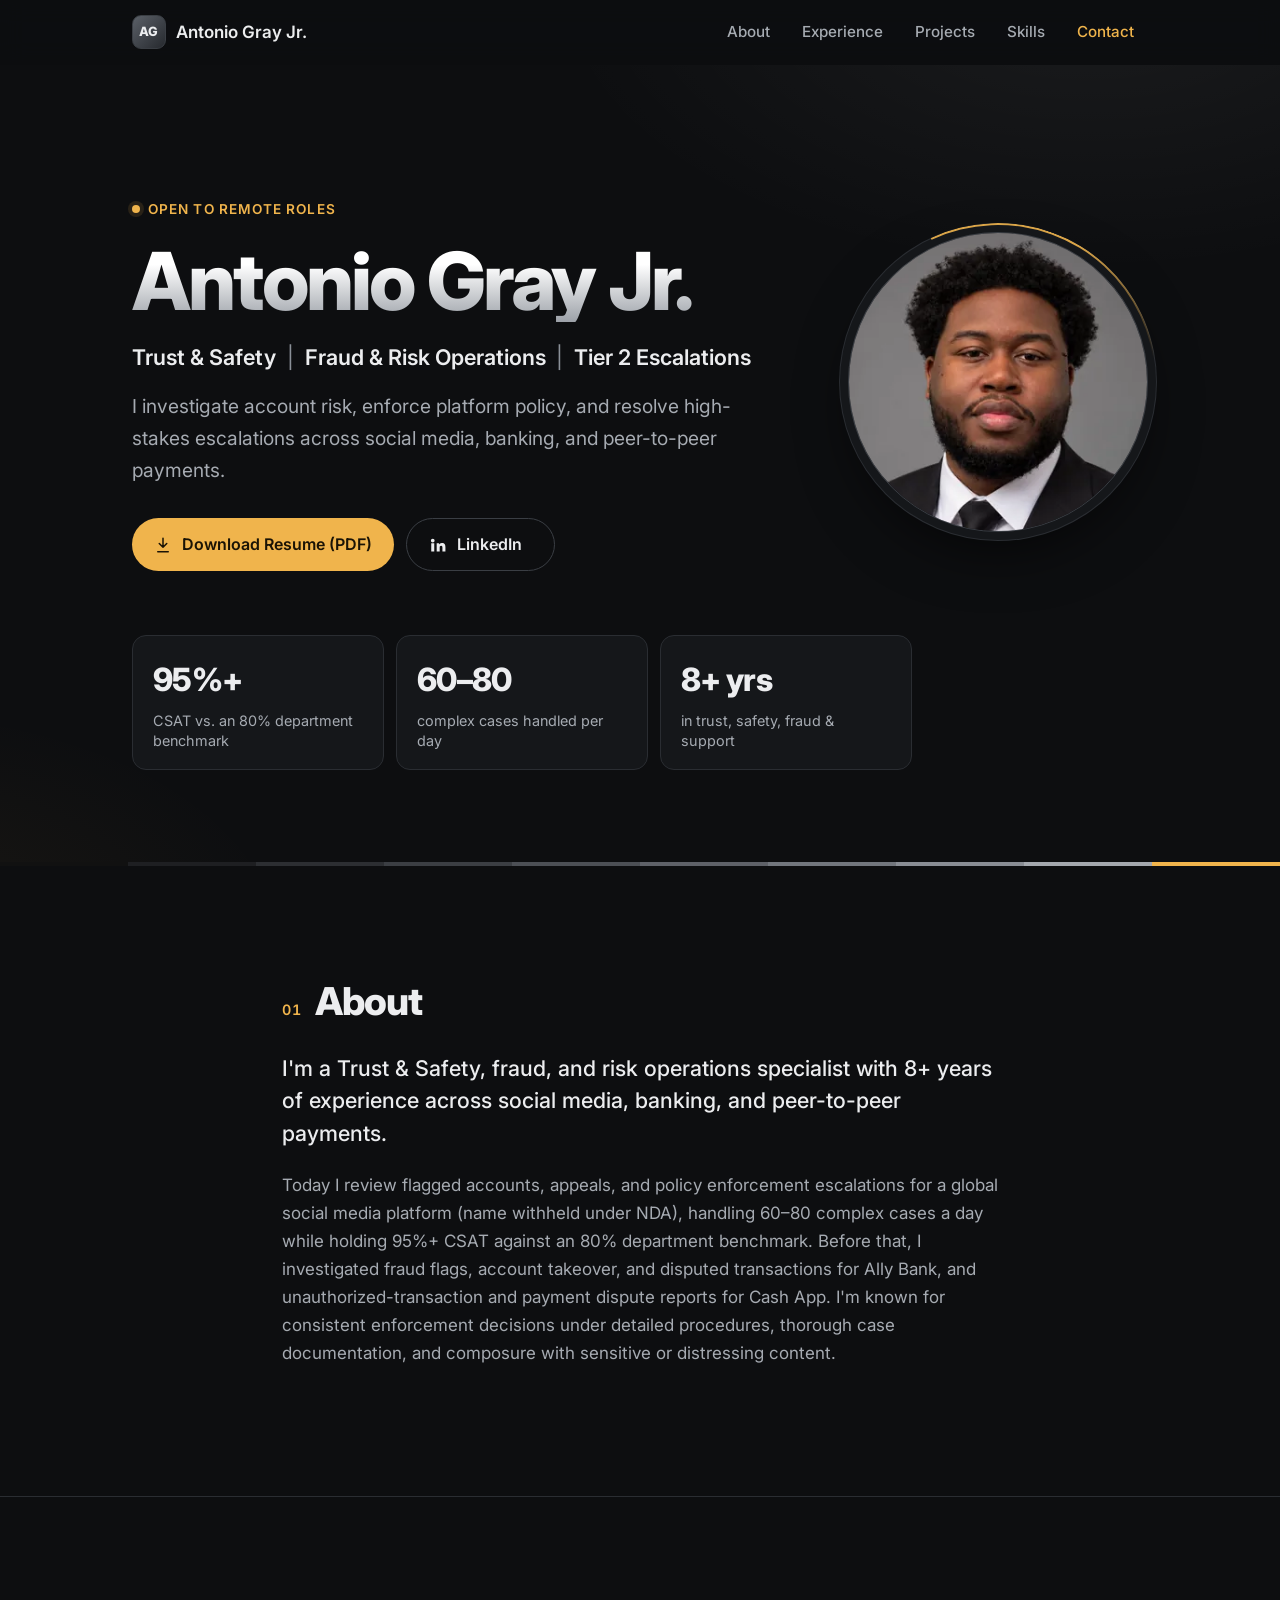
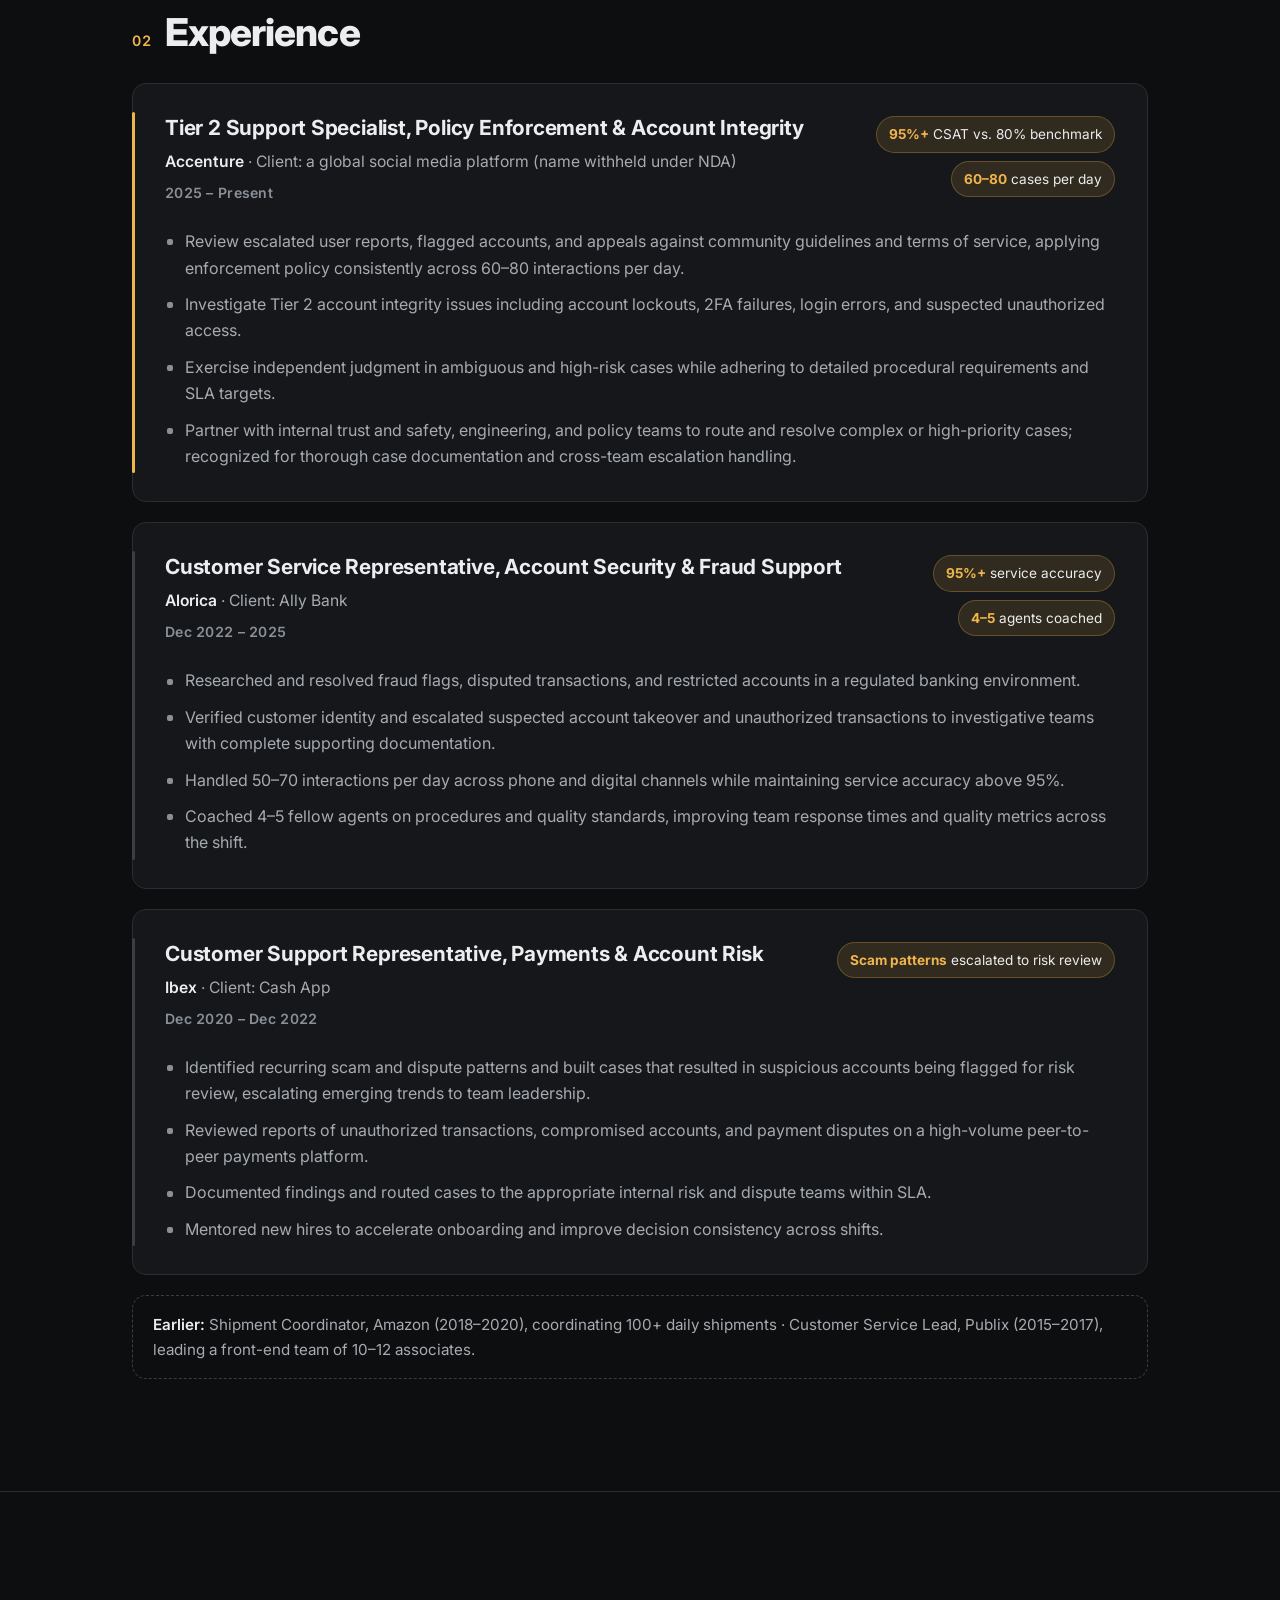
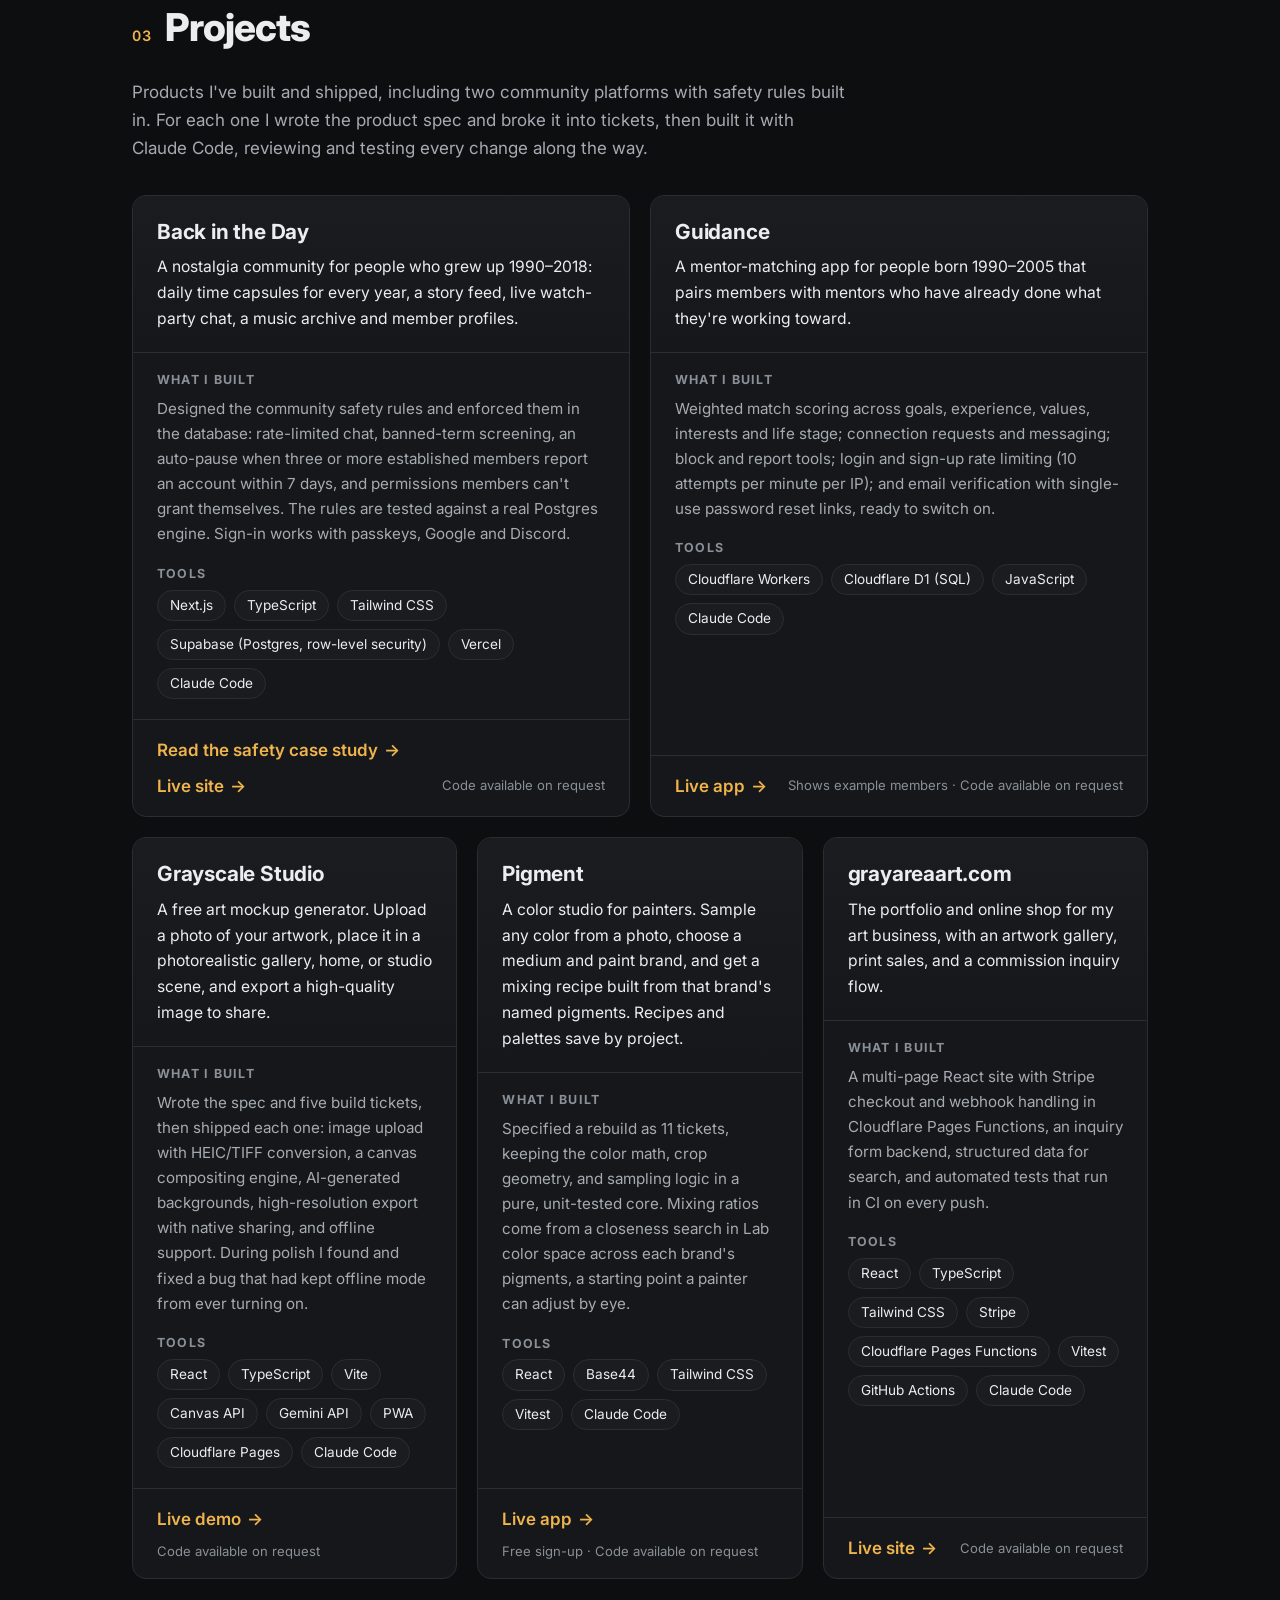
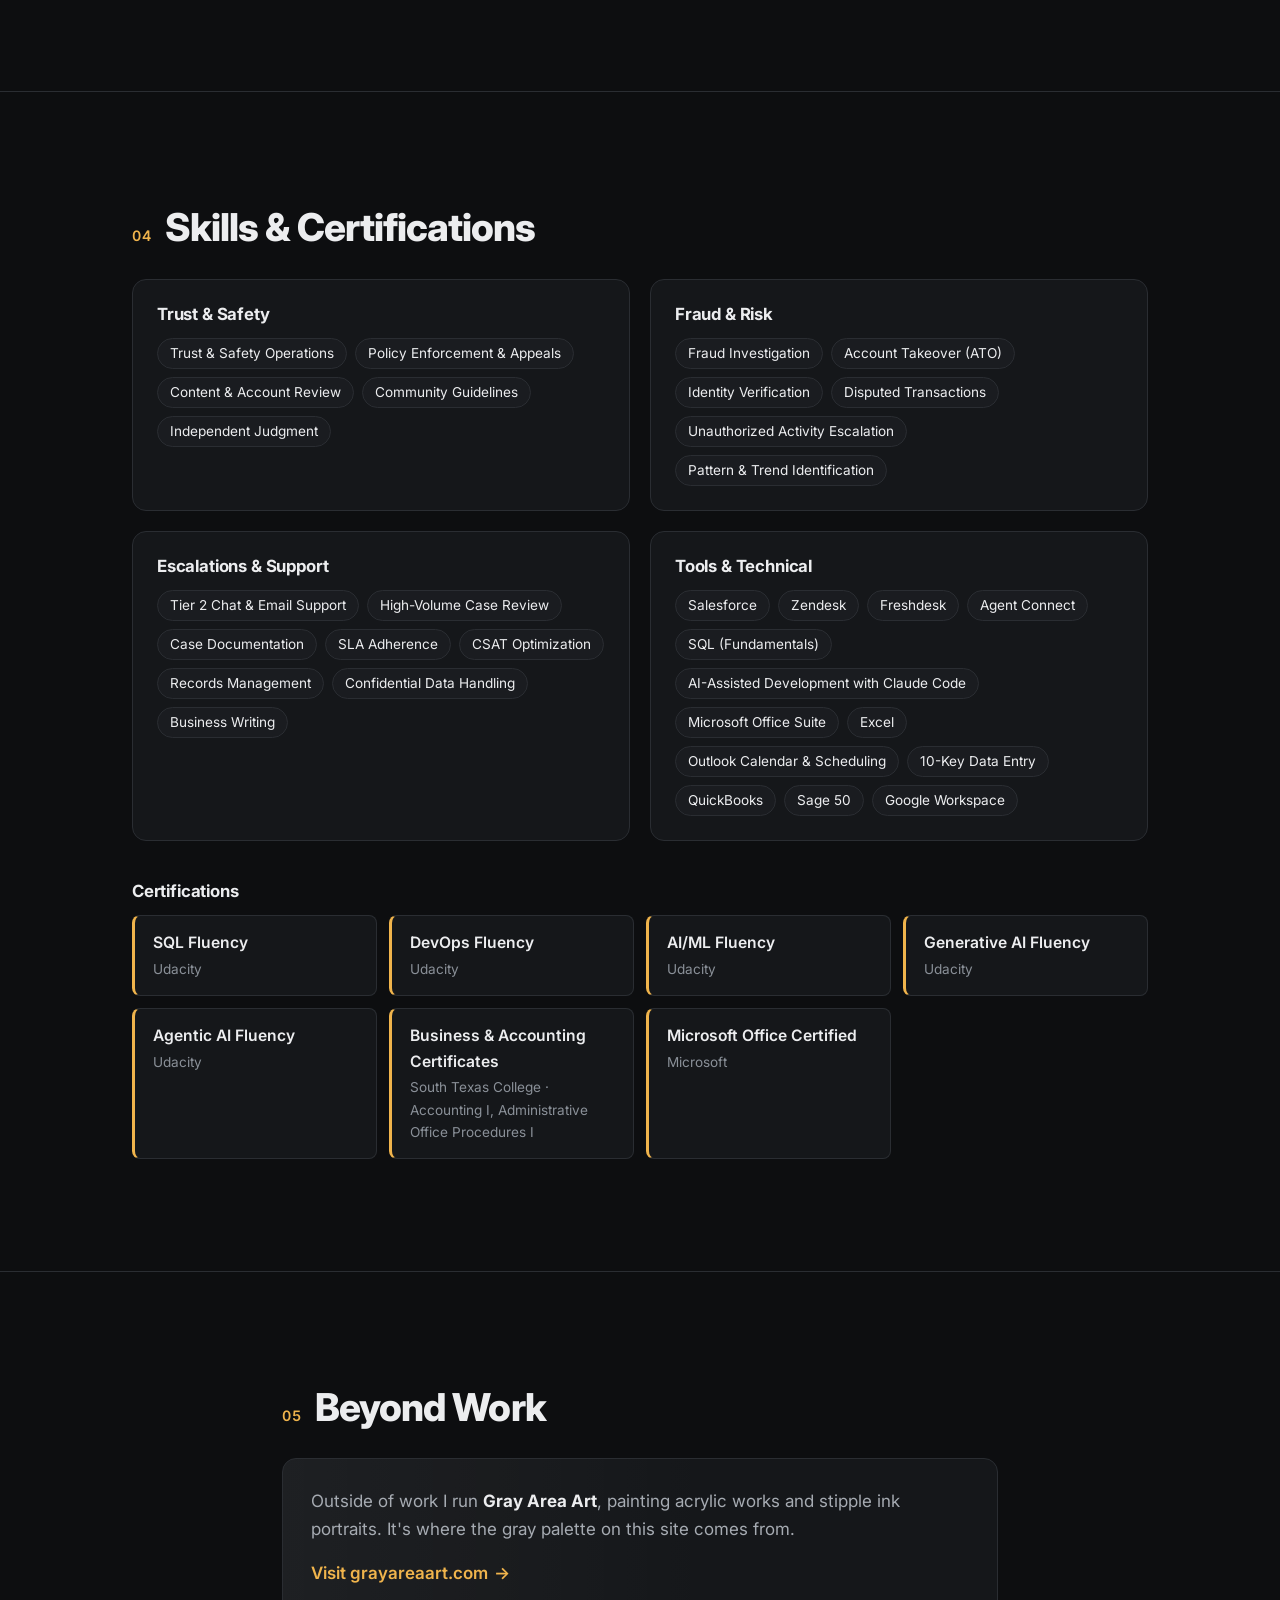
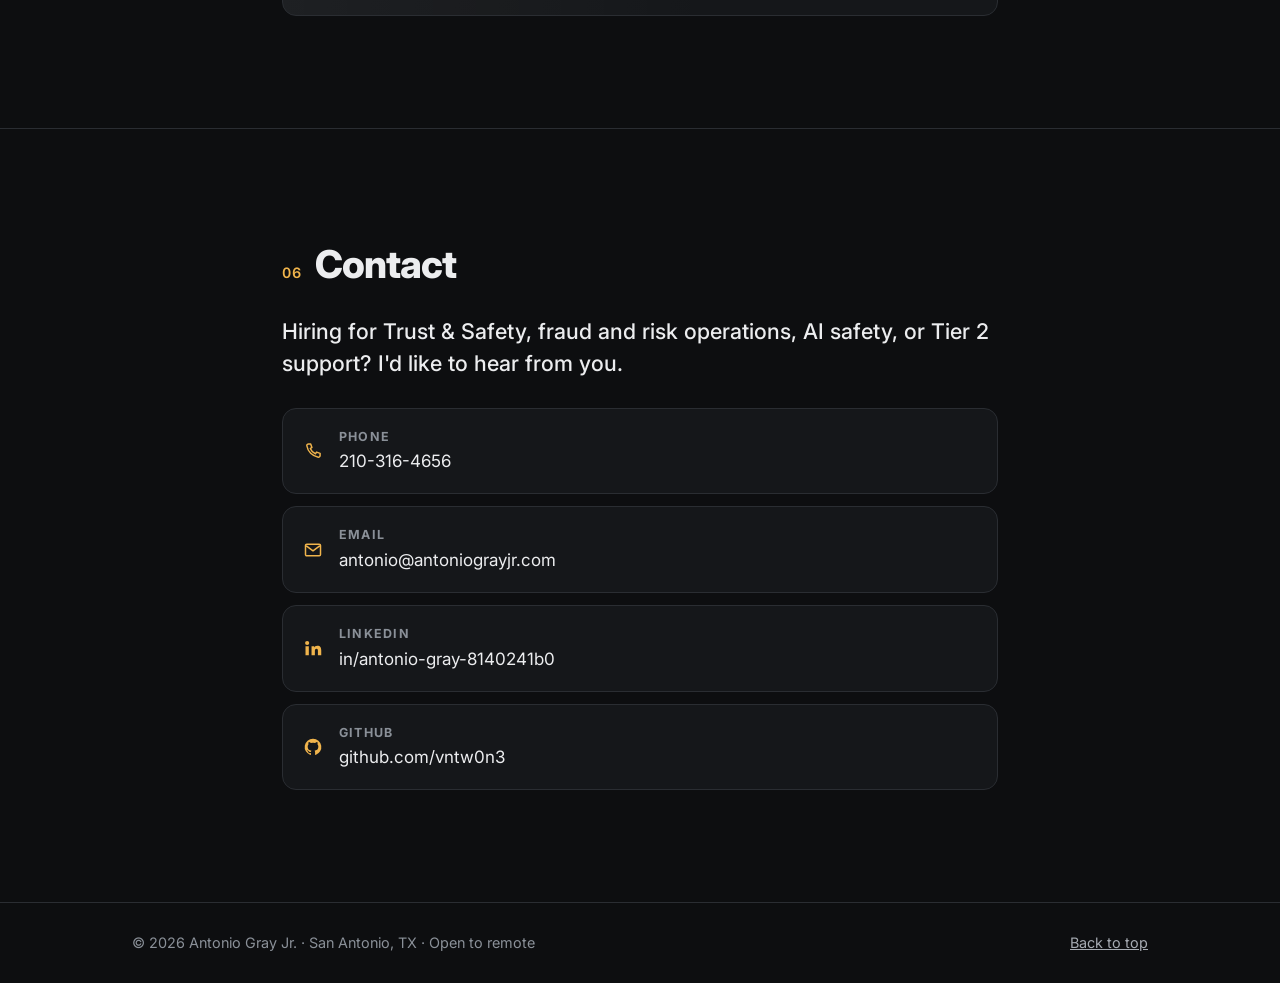
==== commit d9b45495: "Use antonio@antoniograyjr.com as the contact email on site and resume Co-Authored-By: Claude Sonnet " ====
--- a/index.html
+++ b/index.html
@@ -2,18 +2,359 @@
 <html lang="en">
 <head>
   <meta charset="utf-8">
-  <title>Antonio Gray Jr. | Moved to antoniograyjr.com</title>
   <meta name="viewport" content="width=device-width, initial-scale=1">
-  <meta name="robots" content="noindex">
-  <link rel="canonical" href="https://antoniograyjr.com/">
-  <meta http-equiv="refresh" content="0; url=https://antoniograyjr.com/">
-  <script>
-    // Keep the page path: /antoniograyportfolio/case-study.html -> /case-study.html
-    var path = location.pathname.replace(/^\/antoniograyportfolio\/?/, "/");
-    location.replace("https://antoniograyjr.com" + path + location.search + location.hash);
-  </script>
+  <title>Antonio Gray Jr. | Trust & Safety, Fraud & Risk Operations</title>
+  <meta name="description" content="Antonio Gray Jr. is a Trust & Safety, fraud, and risk operations specialist with 8+ years of experience in policy enforcement, fraud investigation, and Tier 2 escalations. Open to remote roles.">
+  <meta name="theme-color" content="#0d0e10">
+  <meta name="color-scheme" content="dark">
+  <!-- Site is already dark; tells the Dark Reader extension not to re-theme it -->
+  <meta name="darkreader-lock">
+  <meta property="og:type" content="website">
+  <meta property="og:title" content="Antonio Gray Jr. | Trust & Safety, Fraud & Risk Operations">
+  <meta property="og:description" content="8+ years in policy enforcement, fraud investigation, and Tier 2 escalations across social media, banking, and peer-to-peer payments.">
+  <meta property="og:url" content="https://antoniograyjr.com/">
+  <meta property="og:image" content="https://antoniograyjr.com/img/og-image.jpg">
+  <meta property="og:image:width" content="1200">
+  <meta property="og:image:height" content="630">
+  <meta property="og:image:alt" content="Antonio Gray Jr., professional headshot, with the headline Trust &amp; Safety, Fraud &amp; Risk Operations, Tier 2 Escalations">
+  <meta name="twitter:card" content="summary_large_image">
+  <meta name="twitter:image" content="https://antoniograyjr.com/img/og-image.jpg">
+  <link rel="preload" as="image" type="image/webp" imagesrcset="img/headshot-320.webp 320w, img/headshot-640.webp 640w" imagesizes="(max-width: 760px) 132px, 300px">
+  <link rel="icon" href="favicon.svg" type="image/svg+xml">
+  <link rel="preconnect" href="https://fonts.googleapis.com">
+  <link rel="preconnect" href="https://fonts.gstatic.com" crossorigin>
+  <link href="https://fonts.googleapis.com/css2?family=Inter:wght@400;500;600;700;800&display=swap" rel="stylesheet">
+  <link rel="stylesheet" href="styles.css">
+  <script src="script.js" defer></script>
 </head>
 <body>
-  <p>This portfolio has moved to <a href="https://antoniograyjr.com/">antoniograyjr.com</a>.</p>
+  <a class="skip-link" href="#main">Skip to content</a>
+
+  <header class="site-header">
+    <nav class="nav container" aria-label="Primary">
+      <a class="brand" href="#top" aria-label="Antonio Gray Jr., back to top">
+        <span class="brand-mark" aria-hidden="true">AG</span>
+        <span class="brand-name">Antonio Gray Jr.</span>
+      </a>
+      <button class="nav-toggle" type="button" aria-expanded="false" aria-controls="nav-menu">
+        <span class="sr-only">Menu</span>
+        <span class="nav-toggle-bar" aria-hidden="true"></span>
+      </button>
+      <ul class="nav-menu" id="nav-menu">
+        <li><a href="#about">About</a></li>
+        <li><a href="#experience">Experience</a></li>
+        <li><a href="#projects">Projects</a></li>
+        <li><a href="#skills">Skills</a></li>
+        <li><a href="#contact">Contact</a></li>
+      </ul>
+    </nav>
+  </header>
+
+  <main id="main">
+    <!-- Hero -->
+    <section class="hero" id="top" aria-labelledby="hero-title">
+      <div class="container">
+        <div class="hero-grid">
+        <div class="hero-photo">
+          <picture>
+            <source type="image/webp" srcset="img/headshot-320.webp 320w, img/headshot-640.webp 640w" sizes="(max-width: 760px) 132px, 300px">
+            <img src="img/headshot-640.jpg" srcset="img/headshot-320.jpg 320w, img/headshot-640.jpg 640w" sizes="(max-width: 760px) 132px, 300px" width="640" height="640" alt="Antonio Gray Jr., professional headshot" fetchpriority="high" decoding="async">
+          </picture>
+        </div>
+        <div class="hero-text">
+        <p class="eyebrow">Open to remote roles</p>
+        <h1 id="hero-title">Antonio Gray Jr.</h1>
+        <p class="headline"><span class="hl">Trust &amp; Safety</span><span class="sep" aria-hidden="true">|</span><span class="hl">Fraud &amp; Risk Operations</span><span class="sep" aria-hidden="true">|</span><span class="hl">Tier 2 Escalations</span></p>
+        <p class="pitch">I investigate account risk, enforce platform policy, and resolve high-stakes escalations across social media, banking, and peer-to-peer payments.</p>
+        <div class="hero-actions">
+          <a class="btn btn-primary" href="resume/Antonio_Gray_Jr_Resume.pdf" download>
+            <svg aria-hidden="true" viewBox="0 0 24 24" width="18" height="18"><path d="M12 3v12m0 0-5-5m5 5 5-5M5 21h14" fill="none" stroke="currentColor" stroke-width="2" stroke-linecap="round" stroke-linejoin="round"/></svg>
+            Download Resume (PDF)
+          </a>
+          <a class="btn btn-ghost" href="https://www.linkedin.com/in/antonio-gray-8140241b0" target="_blank" rel="noopener">
+            <svg aria-hidden="true" viewBox="0 0 24 24" width="18" height="18"><path fill="currentColor" d="M4.98 3.5a2.5 2.5 0 1 1 0 5 2.5 2.5 0 0 1 0-5ZM3 9.75h4v11H3v-11Zm6.5 0h3.8v1.5h.05c.53-.95 1.83-1.95 3.77-1.95 4.03 0 4.78 2.5 4.78 5.75v5.7h-4v-5.05c0-1.2-.02-2.75-1.7-2.75-1.7 0-1.95 1.3-1.95 2.66v5.14h-4v-11Z"/></svg>
+            LinkedIn<span class="sr-only"> (opens in a new tab)</span>
+          </a>
+        </div>
+        </div>
+        </div>
+        <ul class="stats" aria-label="Highlights">
+          <li><strong>95%+</strong><span>CSAT vs. an 80% department benchmark</span></li>
+          <li><strong>60–80</strong><span>complex cases handled per day</span></li>
+          <li><strong>8+ yrs</strong><span>in trust, safety, fraud &amp; support</span></li>
+        </ul>
+      </div>
+      <div class="grayscale-bar" aria-hidden="true"></div>
+    </section>
+
+    <!-- About -->
+    <section class="section" id="about" aria-labelledby="about-title">
+      <div class="container narrow">
+        <h2 class="section-title" id="about-title"><span class="num" aria-hidden="true">01</span>About</h2>
+        <p class="lead">I'm a Trust &amp; Safety, fraud, and risk operations specialist with 8+ years of experience across social media, banking, and peer-to-peer payments.</p>
+        <p>Today I review flagged accounts, appeals, and policy enforcement escalations for a global social media platform (name withheld under NDA), handling 60–80 complex cases a day while holding 95%+ CSAT against an 80% department benchmark. Before that, I investigated fraud flags, account takeover, and disputed transactions for Ally Bank, and unauthorized-transaction and payment dispute reports for Cash App. I'm known for consistent enforcement decisions under detailed procedures, thorough case documentation, and composure with sensitive or distressing content.</p>
+      </div>
+    </section>
+
+    <!-- Experience -->
+    <section class="section" id="experience" aria-labelledby="experience-title">
+      <div class="container">
+        <h2 class="section-title" id="experience-title"><span class="num" aria-hidden="true">02</span>Experience</h2>
+        <ol class="timeline">
+          <li class="job">
+            <div class="job-head">
+              <h3>Tier 2 Support Specialist, Policy Enforcement &amp; Account Integrity</h3>
+              <p class="job-meta"><span class="org">Accenture</span> · Client: a global social media platform (name withheld under NDA)</p>
+              <p class="job-dates">2025 – Present</p>
+            </div>
+            <ul class="job-highlights" aria-label="Key results">
+              <li><strong>95%+</strong> CSAT vs. 80% benchmark</li>
+              <li><strong>60–80</strong> cases per day</li>
+            </ul>
+            <ul class="job-points">
+              <li>Review escalated user reports, flagged accounts, and appeals against community guidelines and terms of service, applying enforcement policy consistently across 60–80 interactions per day.</li>
+              <li>Investigate Tier 2 account integrity issues including account lockouts, 2FA failures, login errors, and suspected unauthorized access.</li>
+              <li>Exercise independent judgment in ambiguous and high-risk cases while adhering to detailed procedural requirements and SLA targets.</li>
+              <li>Partner with internal trust and safety, engineering, and policy teams to route and resolve complex or high-priority cases; recognized for thorough case documentation and cross-team escalation handling.</li>
+            </ul>
+          </li>
+          <li class="job">
+            <div class="job-head">
+              <h3>Customer Service Representative, Account Security &amp; Fraud Support</h3>
+              <p class="job-meta"><span class="org">Alorica</span> · Client: Ally Bank</p>
+              <p class="job-dates">Dec 2022 – 2025</p>
+            </div>
+            <ul class="job-highlights" aria-label="Key results">
+              <li><strong>95%+</strong> service accuracy</li>
+              <li><strong>4–5</strong> agents coached</li>
+            </ul>
+            <ul class="job-points">
+              <li>Researched and resolved fraud flags, disputed transactions, and restricted accounts in a regulated banking environment.</li>
+              <li>Verified customer identity and escalated suspected account takeover and unauthorized transactions to investigative teams with complete supporting documentation.</li>
+              <li>Handled 50–70 interactions per day across phone and digital channels while maintaining service accuracy above 95%.</li>
+              <li>Coached 4–5 fellow agents on procedures and quality standards, improving team response times and quality metrics across the shift.</li>
+            </ul>
+          </li>
+          <li class="job">
+            <div class="job-head">
+              <h3>Customer Support Representative, Payments &amp; Account Risk</h3>
+              <p class="job-meta"><span class="org">Ibex</span> · Client: Cash App</p>
+              <p class="job-dates">Dec 2020 – Dec 2022</p>
+            </div>
+            <ul class="job-highlights" aria-label="Key results">
+              <li><strong>Scam patterns</strong> escalated to risk review</li>
+            </ul>
+            <ul class="job-points">
+              <li>Identified recurring scam and dispute patterns and built cases that resulted in suspicious accounts being flagged for risk review, escalating emerging trends to team leadership.</li>
+              <li>Reviewed reports of unauthorized transactions, compromised accounts, and payment disputes on a high-volume peer-to-peer payments platform.</li>
+              <li>Documented findings and routed cases to the appropriate internal risk and dispute teams within SLA.</li>
+              <li>Mentored new hires to accelerate onboarding and improve decision consistency across shifts.</li>
+            </ul>
+          </li>
+        </ol>
+        <p class="earlier"><span>Earlier:</span> Shipment Coordinator, Amazon (2018–2020), coordinating 100+ daily shipments · Customer Service Lead, Publix (2015–2017), leading a front-end team of 10–12 associates.</p>
+      </div>
+    </section>
+
+    <!-- Projects -->
+    <section class="section" id="projects" aria-labelledby="projects-title">
+      <div class="container">
+        <h2 class="section-title" id="projects-title"><span class="num" aria-hidden="true">03</span>Projects</h2>
+        <p class="section-intro">Products I've built and shipped, including two community platforms with safety rules built in. For each one I wrote the product spec and broke it into tickets, then built it with Claude Code, reviewing and testing every change along the way.</p>
+        <div class="projects">
+          <article class="project featured">
+            <div class="project-top">
+              <h3>Back in the Day</h3>
+              <p class="project-what">A nostalgia community for people who grew up 1990–2018: daily time capsules for every year, a story feed, live watch-party chat, a music archive and member profiles.</p>
+            </div>
+            <div class="project-body">
+              <h4>What I built</h4>
+              <p>Designed the community safety rules and enforced them in the database: rate-limited chat, banned-term screening, an auto-pause when three or more established members report an account within 7 days, and permissions members can't grant themselves. The rules are tested against a real Postgres engine. Sign-in works with passkeys, Google and Discord.</p>
+              <h4>Tools</h4>
+              <ul class="tags" aria-label="Tools">
+                <li>Next.js</li><li>TypeScript</li><li>Tailwind CSS</li><li>Supabase (Postgres, row-level security)</li><li>Vercel</li><li>Claude Code</li>
+              </ul>
+            </div>
+            <div class="project-links">
+              <a class="link-arrow case-link" href="case-study.html">Read the safety case study</a>
+              <a class="link-arrow" href="https://www.backinthedayhub.com" target="_blank" rel="noopener">Live site<span class="sr-only"> Back in the Day (opens in a new tab)</span></a>
+              <span class="private-note">Code available on request</span>
+            </div>
+          </article>
+
+          <article class="project featured">
+            <div class="project-top">
+              <h3>Guidance</h3>
+              <p class="project-what">A mentor-matching app for people born 1990–2005 that pairs members with mentors who have already done what they're working toward.</p>
+            </div>
+            <div class="project-body">
+              <h4>What I built</h4>
+              <p>Weighted match scoring across goals, experience, values, interests and life stage; connection requests and messaging; block and report tools; login and sign-up rate limiting (10 attempts per minute per IP); and email verification with single-use password reset links, ready to switch on.</p>
+              <h4>Tools</h4>
+              <ul class="tags" aria-label="Tools">
+                <li>Cloudflare Workers</li><li>Cloudflare D1 (SQL)</li><li>JavaScript</li><li>Claude Code</li>
+              </ul>
+            </div>
+            <div class="project-links">
+              <a class="link-arrow" href="https://guidance.antoniogray6.workers.dev" target="_blank" rel="noopener">Live app<span class="sr-only"> Guidance (opens in a new tab)</span></a>
+              <span class="private-note">Shows example members · Code available on request</span>
+            </div>
+          </article>
+
+          <article class="project">
+            <div class="project-top">
+              <h3>Grayscale Studio</h3>
+              <p class="project-what">A free art mockup generator. Upload a photo of your artwork, place it in a photorealistic gallery, home, or studio scene, and export a high-quality image to share.</p>
+            </div>
+            <div class="project-body">
+              <h4>What I built</h4>
+              <p>Wrote the spec and five build tickets, then shipped each one: image upload with HEIC/TIFF conversion, a canvas compositing engine, AI-generated backgrounds, high-resolution export with native sharing, and offline support. During polish I found and fixed a bug that had kept offline mode from ever turning on.</p>
+              <h4>Tools</h4>
+              <ul class="tags" aria-label="Tools">
+                <li>React</li><li>TypeScript</li><li>Vite</li><li>Canvas API</li><li>Gemini API</li><li>PWA</li><li>Cloudflare Pages</li><li>Claude Code</li>
+              </ul>
+            </div>
+            <div class="project-links">
+              <a class="link-arrow" href="https://grayscale-studio.pages.dev" target="_blank" rel="noopener">Live demo<span class="sr-only"> of Grayscale Studio (opens in a new tab)</span></a>
+              <span class="private-note">Code available on request</span>
+            </div>
+          </article>
+
+          <article class="project">
+            <div class="project-top">
+              <h3>Pigment</h3>
+              <p class="project-what">A color studio for painters. Sample any color from a photo, choose a medium and paint brand, and get a mixing recipe built from that brand's named pigments. Recipes and palettes save by project.</p>
+            </div>
+            <div class="project-body">
+              <h4>What I built</h4>
+              <p>Specified a rebuild as 11 tickets, keeping the color math, crop geometry, and sampling logic in a pure, unit-tested core. Mixing ratios come from a closeness search in Lab color space across each brand's pigments, a starting point a painter can adjust by eye.</p>
+              <h4>Tools</h4>
+              <ul class="tags" aria-label="Tools">
+                <li>React</li><li>Base44</li><li>Tailwind CSS</li><li>Vitest</li><li>Claude Code</li>
+              </ul>
+            </div>
+            <div class="project-links">
+              <a class="link-arrow" href="https://pigment-pilot-mix.base44.app" target="_blank" rel="noopener">Live app<span class="sr-only"> for Pigment (opens in a new tab)</span></a>
+              <span class="private-note">Free sign-up · Code available on request</span>
+            </div>
+          </article>
+
+          <article class="project">
+            <div class="project-top">
+              <h3>grayareaart.com</h3>
+              <p class="project-what">The portfolio and online shop for my art business, with an artwork gallery, print sales, and a commission inquiry flow.</p>
+            </div>
+            <div class="project-body">
+              <h4>What I built</h4>
+              <p>A multi-page React site with Stripe checkout and webhook handling in Cloudflare Pages Functions, an inquiry form backend, structured data for search, and automated tests that run in CI on every push.</p>
+              <h4>Tools</h4>
+              <ul class="tags" aria-label="Tools">
+                <li>React</li><li>TypeScript</li><li>Tailwind CSS</li><li>Stripe</li><li>Cloudflare Pages Functions</li><li>Vitest</li><li>GitHub Actions</li><li>Claude Code</li>
+              </ul>
+            </div>
+            <div class="project-links">
+              <a class="link-arrow" href="https://grayareaart.com" target="_blank" rel="noopener">Live site<span class="sr-only"> grayareaart.com (opens in a new tab)</span></a>
+              <span class="private-note">Code available on request</span>
+            </div>
+          </article>
+        </div>
+      </div>
+    </section>
+
+    <!-- Skills & Certifications -->
+    <section class="section" id="skills" aria-labelledby="skills-title">
+      <div class="container">
+        <h2 class="section-title" id="skills-title"><span class="num" aria-hidden="true">04</span>Skills &amp; Certifications</h2>
+        <div class="skills-grid">
+          <div class="skill-group">
+            <h3>Trust &amp; Safety</h3>
+            <ul class="tags">
+              <li>Trust &amp; Safety Operations</li><li>Policy Enforcement &amp; Appeals</li><li>Content &amp; Account Review</li><li>Community Guidelines</li><li>Independent Judgment</li>
+            </ul>
+          </div>
+          <div class="skill-group">
+            <h3>Fraud &amp; Risk</h3>
+            <ul class="tags">
+              <li>Fraud Investigation</li><li>Account Takeover (ATO)</li><li>Identity Verification</li><li>Disputed Transactions</li><li>Unauthorized Activity Escalation</li><li>Pattern &amp; Trend Identification</li>
+            </ul>
+          </div>
+          <div class="skill-group">
+            <h3>Escalations &amp; Support</h3>
+            <ul class="tags">
+              <li>Tier 2 Chat &amp; Email Support</li><li>High-Volume Case Review</li><li>Case Documentation</li><li>SLA Adherence</li><li>CSAT Optimization</li><li>Records Management</li><li>Confidential Data Handling</li><li>Business Writing</li>
+            </ul>
+          </div>
+          <div class="skill-group">
+            <h3>Tools &amp; Technical</h3>
+            <ul class="tags">
+              <li>Salesforce</li><li>Zendesk</li><li>Freshdesk</li><li>Agent Connect</li><li>SQL (Fundamentals)</li><li>AI-Assisted Development with Claude Code</li><li>Microsoft Office Suite</li><li>Excel</li><li>Outlook Calendar &amp; Scheduling</li><li>10-Key Data Entry</li><li>QuickBooks</li><li>Sage 50</li><li>Google Workspace</li>
+            </ul>
+          </div>
+        </div>
+        <h3 class="certs-title">Certifications</h3>
+        <ul class="certs">
+          <li><span class="cert-name">SQL Fluency</span><span class="cert-issuer">Udacity</span></li>
+          <li><span class="cert-name">DevOps Fluency</span><span class="cert-issuer">Udacity</span></li>
+          <li><span class="cert-name">AI/ML Fluency</span><span class="cert-issuer">Udacity</span></li>
+          <li><span class="cert-name">Generative AI Fluency</span><span class="cert-issuer">Udacity</span></li>
+          <li><span class="cert-name">Agentic AI Fluency</span><span class="cert-issuer">Udacity</span></li>
+          <li><span class="cert-name">Business &amp; Accounting Certificates</span><span class="cert-issuer">South Texas College · Accounting I, Administrative Office Procedures I</span></li>
+          <li><span class="cert-name">Microsoft Office Certified</span><span class="cert-issuer">Microsoft</span></li>
+        </ul>
+      </div>
+    </section>
+
+    <!-- Beyond Work -->
+    <section class="section" id="beyond" aria-labelledby="beyond-title">
+      <div class="container narrow">
+        <h2 class="section-title" id="beyond-title"><span class="num" aria-hidden="true">05</span>Beyond Work</h2>
+        <div class="beyond">
+          <p>Outside of work I run <strong>Gray Area Art</strong>, painting acrylic works and stipple ink portraits. It's where the gray palette on this site comes from.</p>
+          <a class="link-arrow" href="https://grayareaart.com" target="_blank" rel="noopener">Visit grayareaart.com<span class="sr-only"> (opens in a new tab)</span></a>
+        </div>
+      </div>
+    </section>
+
+    <!-- Contact -->
+    <section class="section contact" id="contact" aria-labelledby="contact-title">
+      <div class="container narrow">
+        <h2 class="section-title" id="contact-title"><span class="num" aria-hidden="true">06</span>Contact</h2>
+        <p class="lead">Hiring for Trust &amp; Safety, fraud and risk operations, AI safety, or Tier 2 support? I'd like to hear from you.</p>
+        <ul class="contact-list">
+          <li>
+            <a href="tel:+12103164656">
+              <svg aria-hidden="true" viewBox="0 0 24 24" width="20" height="20"><path d="M6.6 3.5h2.6l1.5 4.2-2 1.4a11.5 11.5 0 0 0 6.2 6.2l1.4-2 4.2 1.5v2.6a2 2 0 0 1-2.2 2A16.5 16.5 0 0 1 4.6 5.7a2 2 0 0 1 2-2.2Z" fill="none" stroke="currentColor" stroke-width="1.8" stroke-linejoin="round"/></svg>
+              <span><span class="contact-label">Phone</span>210-316-4656</span>
+            </a>
+          </li>
+          <li>
+            <a href="mailto:antonio@antoniograyjr.com">
+              <svg aria-hidden="true" viewBox="0 0 24 24" width="20" height="20"><path d="M3 6.5A1.5 1.5 0 0 1 4.5 5h15A1.5 1.5 0 0 1 21 6.5v11a1.5 1.5 0 0 1-1.5 1.5h-15A1.5 1.5 0 0 1 3 17.5v-11Zm1 .5 8 6 8-6" fill="none" stroke="currentColor" stroke-width="1.8" stroke-linejoin="round"/></svg>
+              <span><span class="contact-label">Email</span>antonio@antoniograyjr.com</span>
+            </a>
+          </li>
+          <li>
+            <a href="https://www.linkedin.com/in/antonio-gray-8140241b0" target="_blank" rel="noopener">
+              <svg aria-hidden="true" viewBox="0 0 24 24" width="20" height="20"><path fill="currentColor" d="M4.98 3.5a2.5 2.5 0 1 1 0 5 2.5 2.5 0 0 1 0-5ZM3 9.75h4v11H3v-11Zm6.5 0h3.8v1.5h.05c.53-.95 1.83-1.95 3.77-1.95 4.03 0 4.78 2.5 4.78 5.75v5.7h-4v-5.05c0-1.2-.02-2.75-1.7-2.75-1.7 0-1.95 1.3-1.95 2.66v5.14h-4v-11Z"/></svg>
+              <span><span class="contact-label">LinkedIn</span>in/antonio-gray-8140241b0<span class="sr-only"> (opens in a new tab)</span></span>
+            </a>
+          </li>
+          <li>
+            <a href="https://github.com/vntw0n3" target="_blank" rel="noopener">
+              <svg aria-hidden="true" viewBox="0 0 24 24" width="20" height="20"><path fill="currentColor" d="M12 2a10 10 0 0 0-3.16 19.49c.5.09.68-.22.68-.48v-1.7c-2.78.6-3.37-1.34-3.37-1.34-.45-1.16-1.11-1.47-1.11-1.47-.91-.62.07-.6.07-.6 1 .07 1.53 1.03 1.53 1.03.9 1.52 2.34 1.08 2.91.83.09-.65.35-1.09.63-1.34-2.22-.25-4.55-1.11-4.55-4.94 0-1.09.39-1.98 1.03-2.68-.1-.25-.45-1.27.1-2.65 0 0 .84-.27 2.75 1.02a9.56 9.56 0 0 1 5 0c1.91-1.3 2.75-1.02 2.75-1.02.55 1.38.2 2.4.1 2.65.64.7 1.03 1.59 1.03 2.68 0 3.84-2.34 4.68-4.57 4.93.36.31.68.92.68 1.85v2.74c0 .27.18.58.69.48A10 10 0 0 0 12 2Z"/></svg>
+              <span><span class="contact-label">GitHub</span>github.com/vntw0n3<span class="sr-only"> (opens in a new tab)</span></span>
+            </a>
+          </li>
+        </ul>
+      </div>
+    </section>
+  </main>
+
+  <footer class="site-footer">
+    <div class="container">
+      <p>© <span data-year>2026</span> Antonio Gray Jr. · San Antonio, TX · Open to remote</p>
+      <a href="#top">Back to top</a>
+    </div>
+  </footer>
 </body>
 </html>
--- a/styles.css
+++ b/styles.css
@@ -0,0 +1,504 @@
+/* ---------- Tokens ---------- */
+:root {
+  color-scheme: dark;
+  --bg: #0d0e10;
+  --bg-raised: #15171a;
+  --bg-card: #1a1c20;
+  --line: #2a2d32;
+  --line-strong: #3a3e44;
+  --text: #ecedef;
+  --text-muted: #a6abb2;
+  --text-faint: #8a9098;
+  --accent: #f0b44c;
+  --accent-strong: #ffc766;
+  --accent-ink: #1a1305;
+  --accent-soft: rgba(240, 180, 76, 0.12);
+
+  --radius: 14px;
+  --radius-sm: 8px;
+  --max: 1080px;
+  --gutter: clamp(16px, 4vw, 32px);
+  --header-h: 64px;
+
+  --font: "Inter", system-ui, -apple-system, "Segoe UI", Roboto, sans-serif;
+}
+
+/* ---------- Base ---------- */
+*, *::before, *::after { box-sizing: border-box; }
+
+html {
+  scroll-behavior: smooth;
+  scroll-padding-top: calc(var(--header-h) + 16px);
+  -webkit-text-size-adjust: 100%;
+}
+
+@media (prefers-reduced-motion: reduce) {
+  html { scroll-behavior: auto; }
+  *, *::before, *::after { transition: none !important; animation: none !important; }
+}
+
+body {
+  margin: 0;
+  background: var(--bg);
+  color: var(--text);
+  font-family: var(--font);
+  font-size: 1.0625rem;
+  line-height: 1.65;
+  -webkit-font-smoothing: antialiased;
+  overflow-x: hidden;
+}
+
+h1, h2, h3, h4 { line-height: 1.2; margin: 0; letter-spacing: -0.01em; }
+p { margin: 0 0 1em; }
+ul, ol { margin: 0; padding: 0; list-style: none; }
+a { color: inherit; }
+svg { flex-shrink: 0; }
+
+:focus-visible {
+  outline: 2px solid var(--accent);
+  outline-offset: 3px;
+  border-radius: 4px;
+}
+
+.sr-only {
+  position: absolute; width: 1px; height: 1px; padding: 0; margin: -1px;
+  overflow: hidden; clip: rect(0 0 0 0); white-space: nowrap; border: 0;
+}
+
+.skip-link {
+  position: absolute; left: 16px; top: -48px; z-index: 100;
+  background: var(--accent); color: var(--accent-ink);
+  padding: 10px 16px; border-radius: var(--radius-sm);
+  font-weight: 600; text-decoration: none;
+}
+.skip-link:focus { top: 12px; }
+
+.container { max-width: var(--max); margin: 0 auto; padding: 0 var(--gutter); }
+.container.narrow { max-width: 780px; }
+
+/* ---------- Header / nav ---------- */
+.site-header {
+  position: sticky; top: 0; z-index: 50;
+  background: rgba(13, 14, 16, 0.82);
+  backdrop-filter: saturate(140%) blur(12px);
+  -webkit-backdrop-filter: saturate(140%) blur(12px);
+  border-bottom: 1px solid transparent;
+  transition: border-color .2s ease;
+}
+.site-header.scrolled { border-bottom-color: var(--line); }
+
+.nav {
+  height: var(--header-h);
+  display: flex; align-items: center; justify-content: space-between; gap: 16px;
+}
+
+.brand {
+  display: inline-flex; align-items: center; gap: 10px;
+  text-decoration: none; font-weight: 600;
+}
+.brand-mark {
+  display: grid; place-items: center;
+  width: 34px; height: 34px; border-radius: 9px;
+  background: linear-gradient(135deg, #5b6068, #26292e);
+  border: 1px solid var(--line-strong);
+  font-size: .8rem; font-weight: 800; letter-spacing: .02em;
+}
+
+.nav-menu { display: flex; gap: 4px; }
+.nav-menu a {
+  display: block; padding: 8px 14px; border-radius: 999px;
+  text-decoration: none; color: var(--text-muted); font-size: .95rem; font-weight: 500;
+  transition: color .15s ease, background-color .15s ease;
+}
+.nav-menu a:hover { color: var(--text); background: var(--bg-card); }
+.nav-menu a[aria-current="true"] { color: var(--accent); }
+
+.nav-toggle {
+  display: none;
+  width: 44px; height: 44px; border-radius: 10px;
+  background: transparent; border: 1px solid var(--line-strong);
+  color: var(--text); cursor: pointer; position: relative;
+}
+.nav-toggle-bar,
+.nav-toggle-bar::before,
+.nav-toggle-bar::after {
+  position: absolute; left: 50%; width: 18px; height: 2px; margin-left: -9px;
+  background: currentColor; border-radius: 2px; content: "";
+  transition: transform .2s ease, opacity .2s ease;
+}
+.nav-toggle-bar { top: 50%; margin-top: -1px; }
+.nav-toggle-bar::before { top: -6px; left: 0; margin-left: 0; }
+.nav-toggle-bar::after { top: 6px; left: 0; margin-left: 0; }
+.nav-toggle[aria-expanded="true"] .nav-toggle-bar { background: transparent; }
+.nav-toggle[aria-expanded="true"] .nav-toggle-bar::before { transform: translateY(6px) rotate(45deg); }
+.nav-toggle[aria-expanded="true"] .nav-toggle-bar::after { transform: translateY(-6px) rotate(-45deg); }
+
+@media (max-width: 760px) {
+  .nav-toggle { display: block; }
+  .nav-menu {
+    position: absolute; top: var(--header-h); left: 0; right: 0;
+    flex-direction: column; gap: 0;
+    padding: 8px var(--gutter) 16px;
+    background: var(--bg-raised); border-bottom: 1px solid var(--line);
+    display: none;
+  }
+  .nav-menu.open { display: flex; }
+  .nav-menu a { padding: 14px 12px; border-radius: var(--radius-sm); font-size: 1rem; }
+}
+
+/* ---------- Buttons & links ---------- */
+.btn {
+  display: inline-flex; align-items: center; gap: 10px;
+  min-height: 48px; padding: 12px 22px; border-radius: 999px;
+  font-weight: 600; font-size: 1rem; text-decoration: none;
+  transition: background-color .15s ease, border-color .15s ease, transform .15s ease;
+}
+.btn:hover { transform: translateY(-1px); }
+.btn-primary { background: var(--accent); color: var(--accent-ink); }
+.btn-primary:hover { background: var(--accent-strong); }
+.btn-ghost { border: 1px solid var(--line-strong); color: var(--text); }
+.btn-ghost:hover { border-color: var(--text-faint); background: var(--bg-card); }
+
+.link-arrow {
+  display: inline-flex; align-items: center; gap: 6px;
+  color: var(--accent); font-weight: 600; text-decoration: none;
+}
+.link-arrow::after { content: "→"; transition: transform .15s ease; }
+.link-arrow:hover { text-decoration: underline; text-underline-offset: 4px; }
+.link-arrow:hover::after { transform: translateX(3px); }
+
+/* ---------- Hero ---------- */
+.hero {
+  position: relative;
+  padding: clamp(64px, 12vw, 128px) 0 clamp(56px, 9vw, 96px);
+  background:
+    radial-gradient(900px 480px at 85% -10%, rgba(255, 255, 255, 0.06), transparent 60%),
+    radial-gradient(700px 400px at -10% 110%, rgba(240, 180, 76, 0.06), transparent 60%);
+}
+.hero-grid {
+  display: grid; grid-template-columns: minmax(0, 1fr) auto;
+  align-items: center; gap: clamp(32px, 5vw, 64px);
+}
+.hero-text { min-width: 0; }
+.hero-photo { order: 2; position: relative; }
+.hero-photo img {
+  display: block; width: 300px; height: 300px; object-fit: cover;
+  border-radius: 50%;
+  border: 1px solid var(--line-strong);
+  box-shadow:
+    0 0 0 8px var(--bg-raised),
+    0 0 0 9px var(--line),
+    0 24px 60px -12px rgba(0, 0, 0, 0.7);
+  background: #3b3e43;
+}
+/* A short amber arc on the ring: the one accent on the portrait */
+.hero-photo::after {
+  content: ""; position: absolute; inset: -9px; border-radius: 50%;
+  border: 2px solid transparent; border-top-color: var(--accent); border-right-color: var(--accent);
+  transform: rotate(20deg); opacity: .9; pointer-events: none;
+  -webkit-mask: linear-gradient(135deg, #000 30%, transparent 60%);
+          mask: linear-gradient(135deg, #000 30%, transparent 60%);
+}
+
+@media (max-width: 900px) {
+  .hero-photo img { width: 220px; height: 220px; }
+}
+@media (max-width: 760px) {
+  .hero-grid { grid-template-columns: 1fr; gap: 28px; }
+  .hero-photo { order: 0; justify-self: start; }
+  .hero-photo img { width: 132px; height: 132px; box-shadow: 0 0 0 5px var(--bg-raised), 0 0 0 6px var(--line), 0 16px 40px -12px rgba(0,0,0,.7); }
+  .hero-photo::after { inset: -6px; }
+}
+
+.eyebrow {
+  display: inline-flex; align-items: center; gap: 8px;
+  font-size: .85rem; font-weight: 600; letter-spacing: .08em; text-transform: uppercase;
+  color: var(--accent); margin-bottom: 20px;
+}
+.eyebrow::before {
+  content: ""; width: 8px; height: 8px; border-radius: 50%;
+  background: var(--accent); box-shadow: 0 0 0 4px var(--accent-soft);
+}
+.hero h1 {
+  font-size: clamp(2.6rem, 8vw, 5rem);
+  font-weight: 800; letter-spacing: -0.035em; line-height: 1.02;
+  background: linear-gradient(180deg, #ffffff 30%, #9ca1a8);
+  -webkit-background-clip: text; background-clip: text; color: transparent;
+}
+.headline {
+  margin: 18px 0 0;
+  font-size: clamp(1.05rem, 2.4vw, 1.35rem); font-weight: 600; color: var(--text);
+}
+.headline .hl { white-space: nowrap; }
+.headline .sep { color: var(--text-faint); margin: 0 .5em; font-weight: 400; }
+@media (max-width: 560px) {
+  .headline .hl { display: block; }
+  .headline .hl + .sep + .hl { margin-top: 2px; }
+  .headline .sep { display: none; }
+}
+.pitch {
+  max-width: 640px; margin: 16px 0 32px;
+  font-size: clamp(1.05rem, 2vw, 1.2rem); color: var(--text-muted);
+}
+.hero-actions { display: flex; flex-wrap: wrap; gap: 12px; }
+
+.stats {
+  display: grid; grid-template-columns: repeat(3, minmax(0, 1fr)); gap: 12px;
+  margin-top: clamp(40px, 7vw, 64px); max-width: 780px;
+}
+.stats li {
+  padding: 18px 20px; border-radius: var(--radius);
+  background: var(--bg-raised); border: 1px solid var(--line);
+}
+.stats strong {
+  display: block; font-size: clamp(1.5rem, 3.4vw, 2rem); font-weight: 800;
+  letter-spacing: -0.02em; color: var(--text);
+}
+.stats span { font-size: .9rem; color: var(--text-muted); line-height: 1.4; display: block; margin-top: 4px; }
+
+@media (max-width: 560px) {
+  .stats { grid-template-columns: 1fr; }
+  .stats li { display: flex; align-items: baseline; gap: 14px; padding: 14px 18px; }
+  .stats strong { min-width: 84px; }
+  .stats span { margin-top: 0; }
+  .hero-actions .btn { width: 100%; justify-content: center; }
+}
+
+/* The "Gray Area": a ten-step grayscale ramp ending in the accent */
+.grayscale-bar {
+  position: absolute; left: 0; right: 0; bottom: 0; height: 4px;
+  background: linear-gradient(90deg,
+    #111 0 10%, #1e1f22 10% 20%, #2c2e32 20% 30%, #3b3e43 30% 40%, #4c4f55 40% 50%,
+    #5e6168 50% 60%, #72767d 60% 70%, #898d94 70% 80%, #a4a8ae 80% 90%, var(--accent) 90% 100%);
+}
+
+/* ---------- Sections ---------- */
+.section { padding: clamp(64px, 10vw, 112px) 0; border-top: 1px solid var(--line); }
+.hero + .section { border-top: 0; }
+
+.section-title {
+  display: flex; align-items: baseline; gap: 14px;
+  font-size: clamp(1.75rem, 4vw, 2.4rem); font-weight: 800; letter-spacing: -0.025em;
+  margin-bottom: 28px;
+}
+.section-title .num {
+  font-size: .9rem; font-weight: 600; color: var(--accent);
+  font-variant-numeric: tabular-nums; letter-spacing: .04em;
+}
+.section-intro { color: var(--text-muted); max-width: 720px; margin-bottom: 32px; }
+
+.lead { font-size: clamp(1.15rem, 2.4vw, 1.35rem); color: var(--text); font-weight: 500; line-height: 1.5; }
+#about p:not(.lead), .beyond p { color: var(--text-muted); }
+
+/* ---------- Experience ---------- */
+.timeline { display: grid; gap: 20px; }
+.job {
+  position: relative;
+  display: grid; grid-template-columns: minmax(0, 1fr) auto; gap: 8px 24px;
+  padding: clamp(20px, 3.5vw, 32px);
+  background: var(--bg-raised); border: 1px solid var(--line); border-radius: var(--radius);
+}
+.job::before {
+  content: ""; position: absolute; left: -1px; top: 28px; bottom: 28px; width: 3px;
+  border-radius: 3px; background: var(--line-strong);
+}
+.job:first-child::before { background: var(--accent); }
+.job-head { grid-column: 1; }
+.job h3 { font-size: clamp(1.1rem, 2.2vw, 1.3rem); font-weight: 700; }
+.job-meta { margin: 8px 0 0; color: var(--text-muted); font-size: .98rem; }
+.job-meta .org { color: var(--text); font-weight: 600; }
+.job-dates {
+  margin: 6px 0 0; font-size: .88rem; font-weight: 600; color: var(--text-faint);
+  font-variant-numeric: tabular-nums; letter-spacing: .02em;
+}
+.job-highlights {
+  grid-column: 2; grid-row: 1;
+  display: flex; flex-direction: column; gap: 8px; align-items: flex-end;
+}
+.job-highlights li {
+  padding: 6px 12px; border-radius: 999px; white-space: nowrap;
+  background: var(--accent-soft); border: 1px solid rgba(240, 180, 76, 0.28);
+  color: var(--text); font-size: .85rem;
+}
+.job-highlights strong { color: var(--accent); }
+.job-points { grid-column: 1 / -1; margin-top: 16px; display: grid; gap: 10px; }
+.job-points li {
+  position: relative; padding-left: 20px; color: var(--text-muted); font-size: 1rem;
+}
+.job-points li::before {
+  content: ""; position: absolute; left: 2px; top: .7em;
+  width: 6px; height: 6px; border-radius: 2px; background: var(--text-faint);
+}
+
+@media (max-width: 760px) {
+  .job { grid-template-columns: 1fr; }
+  .job-highlights { grid-column: 1; grid-row: auto; flex-direction: row; flex-wrap: wrap; align-items: flex-start; margin-top: 8px; }
+  .job-highlights li { white-space: normal; }
+}
+
+.earlier {
+  margin: 20px 0 0; padding: 16px 20px;
+  border: 1px dashed var(--line-strong); border-radius: var(--radius);
+  color: var(--text-muted); font-size: .95rem;
+}
+.earlier span { color: var(--text); font-weight: 600; }
+
+/* ---------- Projects ---------- */
+.projects { display: grid; grid-template-columns: repeat(6, minmax(0, 1fr)); gap: 20px; }
+.projects > .project { grid-column: span 2; }
+.projects > .project.featured { grid-column: span 3; }
+@media (max-width: 980px) {
+  .projects { grid-template-columns: repeat(2, minmax(0, 1fr)); }
+  .projects > .project, .projects > .project.featured { grid-column: auto; }
+  .projects > .project:last-child { grid-column: 1 / -1; }
+}
+@media (max-width: 660px) { .projects { grid-template-columns: 1fr; } }
+
+.project {
+  display: flex; flex-direction: column;
+  background: var(--bg-raised); border: 1px solid var(--line); border-radius: var(--radius);
+  overflow: hidden;
+  transition: border-color .2s ease, transform .2s ease;
+}
+.project:hover { border-color: var(--line-strong); transform: translateY(-2px); }
+.project-top {
+  padding: 24px 24px 20px;
+  background: linear-gradient(180deg, var(--bg-card), var(--bg-raised));
+  border-bottom: 1px solid var(--line);
+}
+.project h3 { font-size: 1.3rem; font-weight: 700; margin-bottom: 10px; }
+.project-what { margin: 0; color: var(--text); font-size: .98rem; }
+.project-body { padding: 20px 24px; flex: 1; }
+.project h4 {
+  font-size: .78rem; text-transform: uppercase; letter-spacing: .1em;
+  color: var(--text-faint); font-weight: 700; margin: 0 0 8px;
+}
+.project-body p { color: var(--text-muted); font-size: .95rem; margin-bottom: 20px; }
+.project-links {
+  display: flex; flex-wrap: wrap; align-items: center; justify-content: space-between; gap: 8px 16px;
+  padding: 16px 24px; border-top: 1px solid var(--line);
+}
+.private-note { font-size: .82rem; color: var(--text-faint); }
+
+/* ---------- Tags ---------- */
+.tags { display: flex; flex-wrap: wrap; gap: 8px; }
+.tags li {
+  padding: 5px 12px; border-radius: 999px;
+  background: var(--bg-card); border: 1px solid var(--line);
+  font-size: .85rem; color: var(--text); line-height: 1.4;
+}
+
+/* ---------- Skills ---------- */
+.skills-grid { display: grid; grid-template-columns: repeat(2, minmax(0, 1fr)); gap: 20px; }
+@media (max-width: 700px) { .skills-grid { grid-template-columns: 1fr; } }
+.skill-group {
+  padding: 24px; border-radius: var(--radius);
+  background: var(--bg-raised); border: 1px solid var(--line);
+}
+.skill-group h3 { font-size: 1.05rem; font-weight: 700; margin-bottom: 14px; }
+
+.certs-title { font-size: 1.05rem; font-weight: 700; margin: 40px 0 14px; }
+.certs { display: grid; grid-template-columns: repeat(auto-fill, minmax(200px, 1fr)); gap: 12px; }
+.certs li {
+  display: flex; flex-direction: column; gap: 2px;
+  padding: 14px 16px 14px 18px; border-radius: var(--radius-sm);
+  background: var(--bg-raised); border: 1px solid var(--line);
+  border-left: 3px solid var(--accent);
+}
+.cert-name { font-weight: 600; font-size: .98rem; }
+.cert-issuer { font-size: .85rem; color: var(--text-faint); }
+
+/* ---------- Beyond ---------- */
+.beyond {
+  padding: 28px; border-radius: var(--radius);
+  background:
+    linear-gradient(90deg, rgba(255,255,255,0.04), transparent 60%),
+    var(--bg-raised);
+  border: 1px solid var(--line);
+}
+.beyond p { margin-bottom: 16px; }
+.beyond strong { color: var(--text); }
+
+/* ---------- Contact ---------- */
+.contact-list { display: grid; gap: 12px; margin-top: 28px; }
+.contact-list a {
+  display: flex; align-items: center; gap: 16px;
+  padding: 18px 20px; border-radius: var(--radius);
+  background: var(--bg-raised); border: 1px solid var(--line);
+  text-decoration: none; word-break: break-word;
+  transition: border-color .15s ease, background-color .15s ease;
+}
+.contact-list a:hover { border-color: var(--accent); background: var(--bg-card); }
+.contact-list svg { color: var(--accent); }
+.contact-label {
+  display: block; font-size: .78rem; font-weight: 700; letter-spacing: .1em;
+  text-transform: uppercase; color: var(--text-faint);
+}
+
+/* ---------- Footer ---------- */
+.site-footer { border-top: 1px solid var(--line); padding: 28px 0; font-size: .9rem; color: var(--text-faint); }
+.site-footer .container { display: flex; flex-wrap: wrap; justify-content: space-between; gap: 12px; }
+.site-footer p { margin: 0; }
+.site-footer a { color: var(--text-muted); }
+.site-footer a:hover { color: var(--accent); }
+
+/* ---------- Case study page ---------- */
+.case-hero {
+  padding: clamp(48px, 8vw, 88px) 0 clamp(32px, 5vw, 48px);
+  background: radial-gradient(700px 360px at 90% -10%, rgba(255, 255, 255, 0.05), transparent 60%);
+  border-bottom: 1px solid var(--line);
+}
+.back-link { display: inline-block; margin-bottom: 28px; color: var(--text-muted); text-decoration: none; font-size: .95rem; }
+.back-link:hover { color: var(--accent); }
+.case-hero h1 { font-size: clamp(2rem, 5vw, 3rem); font-weight: 800; letter-spacing: -0.03em; line-height: 1.1; }
+.case-hero .pitch { margin-bottom: 28px; }
+.case-facts {
+  display: grid; grid-template-columns: repeat(2, minmax(0, 1fr)); gap: 12px; margin: 0;
+}
+@media (max-width: 560px) { .case-facts { grid-template-columns: 1fr; } }
+.case-facts div { padding: 14px 16px; border-radius: var(--radius-sm); background: var(--bg-raised); border: 1px solid var(--line); }
+.case-facts dt { font-size: .75rem; font-weight: 700; letter-spacing: .1em; text-transform: uppercase; color: var(--text-faint); }
+.case-facts dd { margin: 4px 0 0; font-weight: 600; }
+.case-facts a { color: var(--accent); }
+
+.case-body { padding-top: clamp(40px, 6vw, 64px); padding-bottom: clamp(56px, 8vw, 96px); }
+.case-body section { margin-bottom: clamp(44px, 6vw, 64px); }
+.case-body h2 { font-size: clamp(1.45rem, 3.2vw, 1.85rem); font-weight: 800; letter-spacing: -0.02em; margin-bottom: 16px; }
+.case-body h3 { font-size: 1.1rem; font-weight: 700; margin: 32px 0 12px; color: var(--accent); }
+.case-body p { color: var(--text-muted); }
+.case-body p strong, .case-body li strong { color: var(--text); }
+.case-body a { color: var(--accent); }
+.case-body code {
+  font-family: ui-monospace, "Cascadia Code", Consolas, monospace; font-size: .88em;
+  padding: 1px 6px; border-radius: 5px; background: var(--bg-card); border: 1px solid var(--line); color: var(--text);
+}
+.principles { list-style: none; counter-reset: p; display: grid; gap: 12px; }
+.principles li {
+  counter-increment: p; position: relative; padding: 18px 20px 18px 60px;
+  border-radius: var(--radius); background: var(--bg-raised); border: 1px solid var(--line); color: var(--text-muted);
+}
+.principles li::before {
+  content: counter(p, decimal-leading-zero); position: absolute; left: 20px; top: 18px;
+  font-weight: 800; color: var(--accent); font-variant-numeric: tabular-nums;
+}
+.decision {
+  padding: 20px 22px; margin-bottom: 14px; border-radius: var(--radius);
+  background: var(--bg-raised); border: 1px solid var(--line); border-left: 3px solid var(--accent);
+}
+.decision p { margin-bottom: 10px; font-size: .98rem; }
+.decision p:last-child { margin-bottom: 0; }
+.decision .rule { color: var(--text); font-size: 1.02rem; }
+.decision .label { color: var(--text); font-weight: 700; }
+.case-list { display: grid; gap: 10px; margin-top: 4px; }
+.case-list li { position: relative; padding-left: 20px; color: var(--text-muted); }
+.case-list li::before {
+  content: ""; position: absolute; left: 2px; top: .7em; width: 6px; height: 6px; border-radius: 2px; background: var(--accent);
+}
+.case-close { padding: 28px; border-radius: var(--radius); background: var(--bg-raised); border: 1px solid var(--line); }
+.case-close .hero-actions { margin-top: 20px; }
+
+/* Case-study link on the project card */
+.project-links .case-link { flex-basis: 100%; }
+.case-hero .eyebrow { display: flex; }
+.case-body .btn-primary { color: var(--accent-ink); }
+.case-body .btn-ghost { color: var(--text); }
